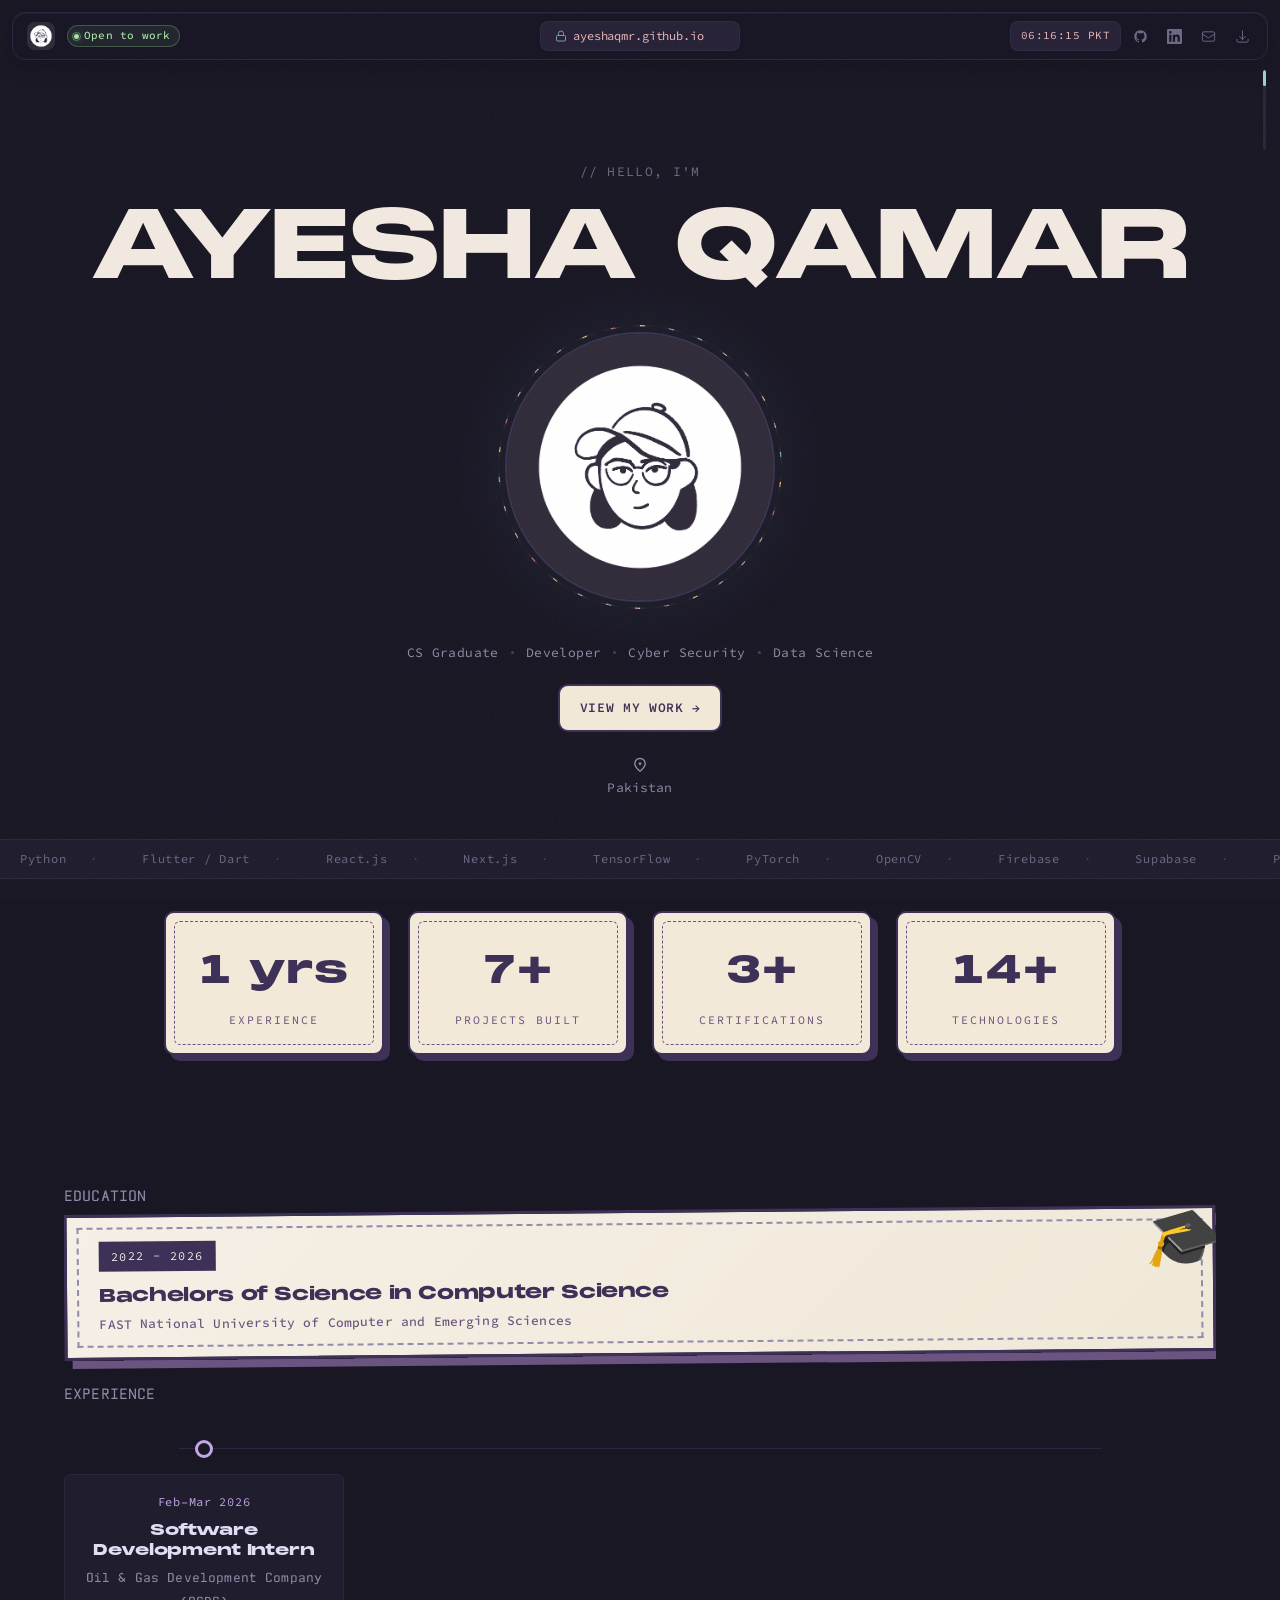
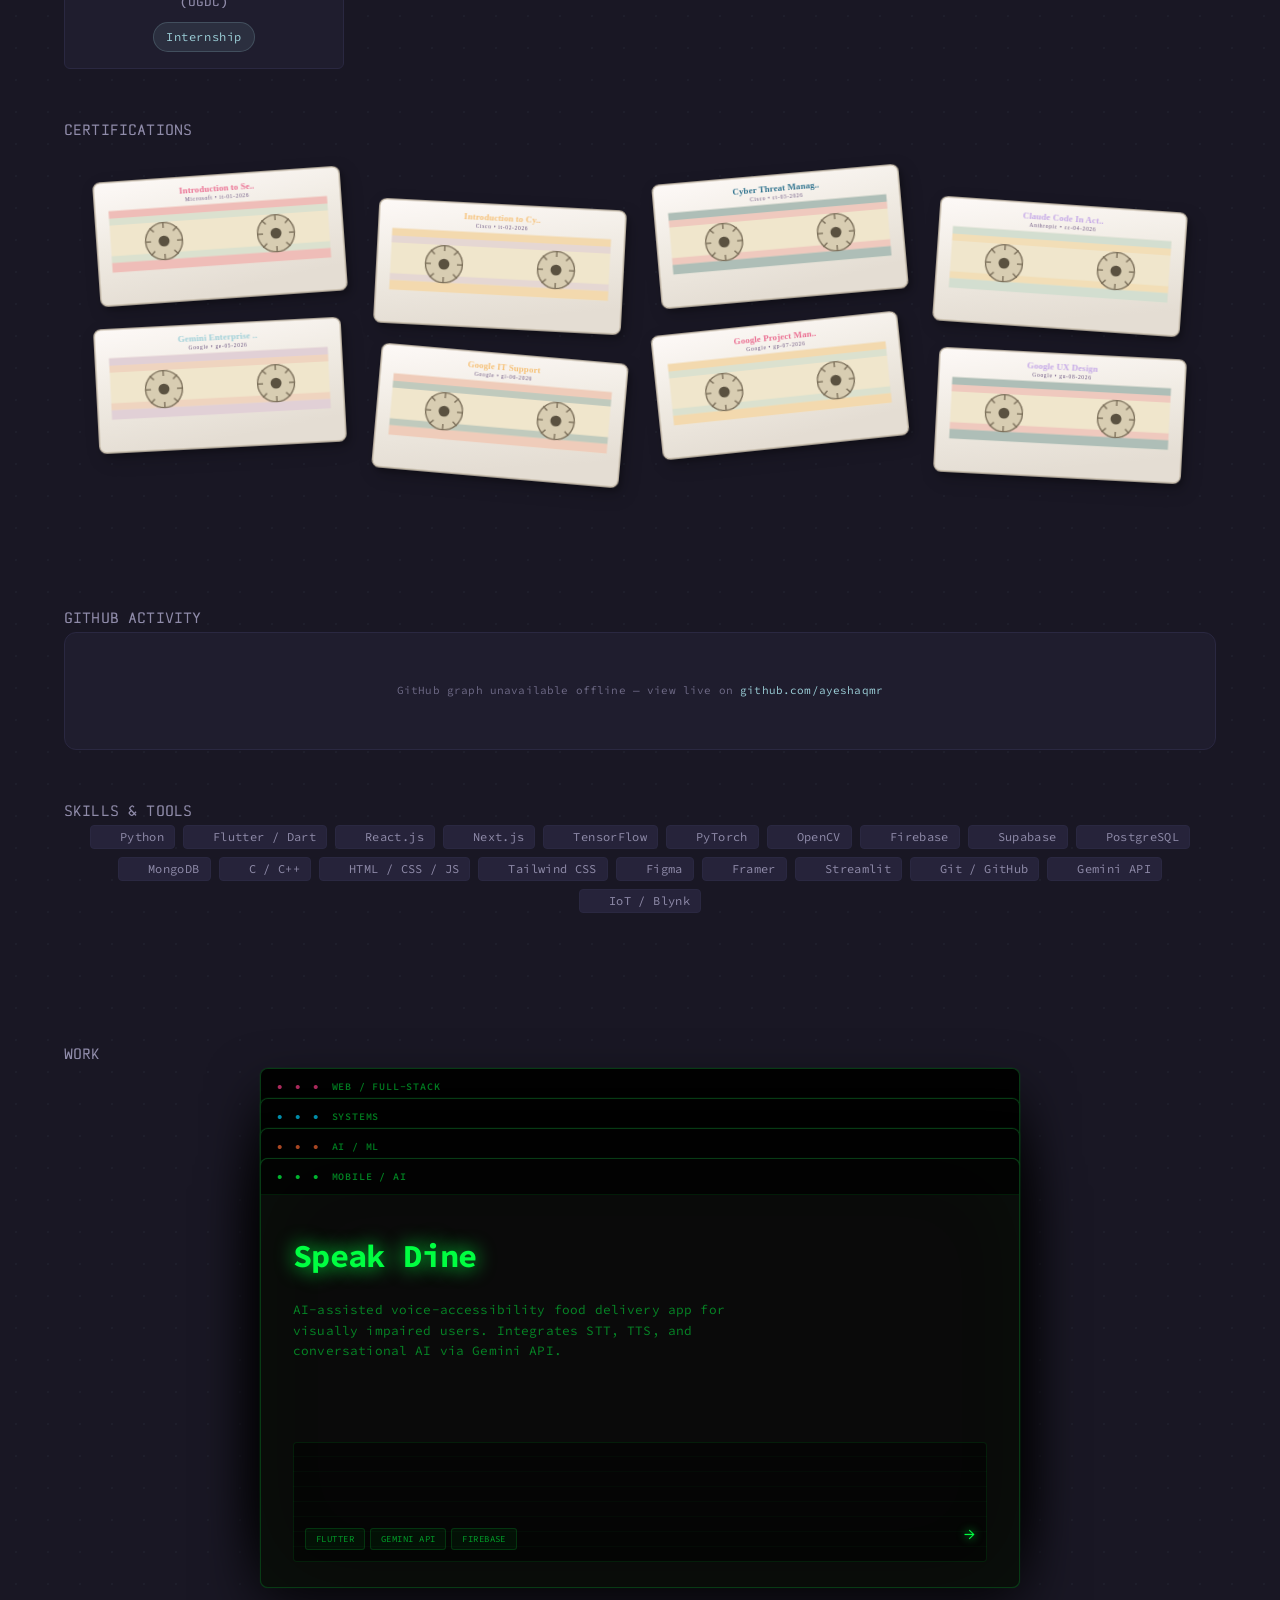
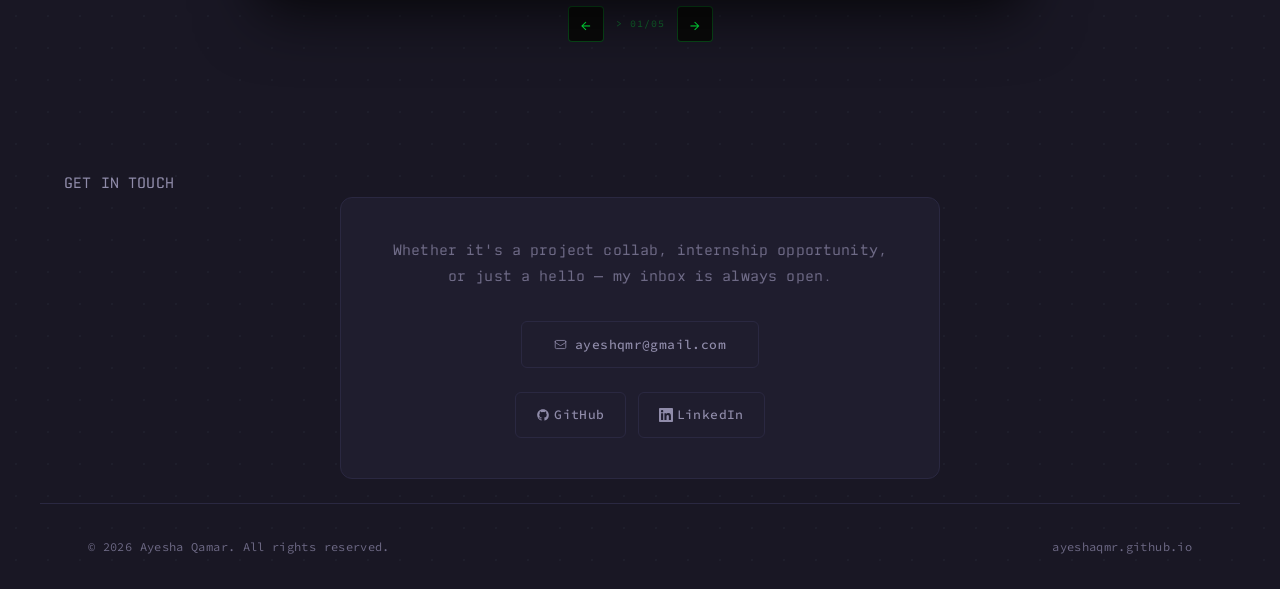
==== index.html @ 90303632 "Section headings: fully capitalized, foam color" ====
<!DOCTYPE html>
<html lang="en">

<head>
  <meta charset="UTF-8" />
  <meta name="viewport" content="width=device-width, initial-scale=1.0" />
  <title>Ayesha's Portfolio</title>
  <meta name="description"
    content="Ayesha Qamar is a Computer Science graduate from FAST NUCES building AI-powered apps, accessibility tools, and thoughtful web experiences." />
  <meta property="og:title" content="Ayesha's Portfolio" />
  <meta property="og:description"
    content="Building AI-powered apps, accessibility tools, and thoughtful web experiences." />
  <meta property="og:type" content="website" />
  <meta property="og:url" content="https://ayeshaqmr.github.io" />
  <meta name="twitter:card" content="summary_large_image" />
  <link rel="canonical" href="https://ayeshaqmr.github.io" />
  <link rel="icon" href="assets/images/profile.v0.png" type="image/png" />

  <link rel="stylesheet" href="styles/fonts.css" />
  <link rel="stylesheet" href="https://fonts.googleapis.com/css2?family=Material+Symbols+Rounded:opsz,wght,FILL,GRAD@20..48,100..700,0..1,-50..200&icon_names=location_on" />
  <link rel="stylesheet" href="styles/tokens.css" />
  <link rel="stylesheet" href="styles/layout.css" />
  <link rel="stylesheet" href="styles/components.css" />
  <link rel="stylesheet" href="styles/animations.css" />
  <link rel="stylesheet" href="styles/responsive.css" />
  <link rel="stylesheet" href="styles/projects-rolodex.css" />

  <script src="https://cdnjs.cloudflare.com/ajax/libs/gsap/3.12.5/gsap.min.js" defer></script>
  <script src="https://cdnjs.cloudflare.com/ajax/libs/gsap/3.12.5/ScrollTrigger.min.js" defer></script>
  
  <script src="https://cdnjs.cloudflare.com/ajax/libs/vanilla-tilt/1.8.1/vanilla-tilt.min.js" defer></script>
</head>

<body>

  <a href="#main" class="skip-link">Skip to content</a>

  <div class="cursor-dot" aria-hidden="true"></div>
  <div class="cursor-ring" aria-hidden="true"></div>
  <div class="cursor-spotlight" aria-hidden="true"></div>

  <div class="noise" aria-hidden="true"></div>

  <div class="scroll-indicator" aria-hidden="true">
    <div class="scroll-indicator__track">
      <div class="scroll-indicator__thumb"></div>
    </div>
  </div>

  <div class="site-wrapper">

    <header class="navbar" aria-label="Site navigation">

      <div class="navbar__left">
        <a href="index.html" class="navbar__profile">
          <div class="navbar__avatar-wrap">
            <img src="assets/images/profile.v0.png" alt="Ayesha Qamar" class="navbar__avatar" />
          </div>
        </a>

        <a href="index.html#contact" class="navbar__status">
          <span class="navbar__status-dot" aria-hidden="true"></span>
          <span>Open to work</span>
        </a>
      </div>

      <div class="navbar__center">
        <div class="navbar-url">
          <svg class="navbar-url__lock" width="12" height="12" viewBox="0 0 24 24" fill="none" stroke="currentColor" stroke-width="2" aria-hidden="true">
            <rect x="3" y="11" width="18" height="11" rx="2" ry="2"></rect>
            <path d="M7 11V7a5 5 0 0 1 10 0v4"></path>
          </svg>
          <span class="navbar-url__text">ayeshaqmr.github.io</span>
        </div>
      </div>

      <div class="navbar__right">
        <span class="navbar__time" id="navbar-time" aria-label="Pakistan time"></span>
        <button class="navbar__burger" type="button" data-burger aria-label="Open navigation menu"
          aria-expanded="false">
          <span></span><span></span><span></span>
        </button>
        <a href="https://github.com/ayeshaqmr" target="_blank" rel="noopener" class="navbar__social-link"
          aria-label="GitHub">
          <svg viewBox="0 0 24 24" fill="currentColor">
            <path
              d="M12 2C6.477 2 2 6.484 2 12.017c0 4.425 2.865 8.18 6.839 9.504.5.092.682-.217.682-.483 0-.237-.008-.868-.013-1.703-2.782.605-3.369-1.343-3.369-1.343-.454-1.158-1.11-1.466-1.11-1.466-.908-.62.069-.608.069-.608 1.003.07 1.531 1.032 1.531 1.032.892 1.53 2.341 1.088 2.91.832.092-.647.35-1.088.636-1.338-2.22-.253-4.555-1.113-4.555-4.951 0-1.093.39-1.988 1.029-2.688-.103-.253-.446-1.272.098-2.65 0 0 .84-.27 2.75 1.026A9.564 9.564 0 0112 6.844c.85.004 1.705.115 2.504.337 1.909-1.296 2.747-1.027 2.747-1.027.546 1.379.202 2.398.1 2.651.64.7 1.028 1.595 1.028 2.688 0 3.848-2.339 4.695-4.566 4.943.359.309.678.92.678 1.855 0 1.338-.012 2.419-.012 2.747 0 .268.18.58.688.482A10.019 10.019 0 0022 12.017C22 6.484 17.522 2 12 2z" />
          </svg>
        </a>
        <a href="https://linkedin.com/in/ayeshaqmr" target="_blank" rel="noopener" class="navbar__social-link"
          aria-label="LinkedIn">
          <svg viewBox="0 0 24 24" fill="currentColor">
            <path
              d="M20.447 20.452h-3.554v-5.569c0-1.328-.027-3.037-1.852-3.037-1.853 0-2.136 1.445-2.136 2.939v5.667H9.351V9h3.414v1.561h.046c.477-.9 1.637-1.85 3.37-1.85 3.601 0 4.267 2.37 4.267 5.455v6.286zM5.337 7.433a2.062 2.062 0 01-2.063-2.065 2.064 2.064 0 112.063 2.065zm1.782 13.019H3.555V9h3.564v11.452zM22.225 0H1.771C.792 0 0 .774 0 1.729v20.542C0 23.227.792 24 1.771 24h20.451C23.2 24 24 23.227 24 22.271V1.729C24 .774 23.2 0 22.222 0h.003z" />
          </svg>
        </a>
        <a href="mailto:ayeshqmr@gmail.com" class="navbar__social-link" aria-label="Email">
          <svg viewBox="0 0 24 24" fill="none" stroke="currentColor" stroke-width="1.5">
            <path stroke-linecap="round" stroke-linejoin="round"
              d="M21.75 6.75v10.5a2.25 2.25 0 01-2.25 2.25h-15a2.25 2.25 0 01-2.25-2.25V6.75m19.5 0A2.25 2.25 0 0019.5 4.5h-15a2.25 2.25 0 00-2.25 2.25m19.5 0v.243a2.25 2.25 0 01-1.07 1.916l-7.5 4.615a2.25 2.25 0 01-2.36 0L3.32 8.91a2.25 2.25 0 01-1.07-1.916V6.75" />
          </svg>
        </a>
        <a href="assets/resume/Ayesha Qamar.pdf" download class="navbar__social-link" aria-label="Download CV">
          <svg viewBox="0 0 24 24" fill="none" stroke="currentColor" stroke-width="1.5">
            <path stroke-linecap="round" stroke-linejoin="round"
              d="M3 16.5v2.25A2.25 2.25 0 005.25 21h13.5A2.25 2.25 0 0021 18.75V16.5M16.5 12L12 16.5m0 0L7.5 12m4.5 4.5V3" />
          </svg>
        </a>
      </div>

    </header>

    <div class="navbar-drawer" data-drawer aria-hidden="true">
      <ul class="navbar-drawer__list">
        <li><a href="#home"><span>Portfolio</span></a></li>
        <li><a href="#projects"><span>Projects</span></a></li>
      </ul>
    </div>

    <main class="main-content" id="main">
      <div class="content-inner">

        <section class="hero section--no-top" id="home" aria-labelledby="hero-name">

          <div class="hero__center-wrap">
            <p class="hero__greeting">// Hello, I'm</p>
            <h1 class="hero__name" id="hero-name">AYESHA QAMAR</h1>

            <div class="hero__orbit-area">
              <a href="https://linkedin.com/in/ayeshaqmr" target="_blank" rel="noopener" class="hero__avatar-frame">
                <div class="hero__avatar-dashes" aria-hidden="true"></div>
                <img src="assets/images/profile.v0.png" alt="" class="hero__avatar-lg"
                  draggable="false" oncontextmenu="return false;" />
                <div class="hero__avatar-glow" aria-hidden="true"></div>
              </a>
            </div>
          </div>

          <div class="hero__under">
            <div class="hero__title-row">
              <span class="hero__title-item">CS Graduate</span>
              <span class="hero__title-dot"></span>
              <span class="hero__title-item">Developer</span>
              <span class="hero__title-dot"></span>
              <span class="hero__title-item">Cyber Security</span>
              <span class="hero__title-dot"></span>
              <span class="hero__title-item">Data Science</span>
            </div>

            <div class="hero__cta-row">
              <span class="btn-magnetic">
                <a href="#projects" class="btn btn--primary">
                  View my work <span class="btn-arrow">→</span>
                </a>
              </span>
            </div>

            <a href="https://maps.google.com/?q=Pakistan" target="_blank" rel="noopener" class="hero__location">
              <span class="material-symbols-rounded" style="color:#918DA9;font-size:18px;">location_on</span>
              Pakistan
            </a>
          </div>

        </section>

        <div class="marquee-section" aria-hidden="true">
          <div class="marquee-content">
            <div class="marquee-track"></div>
          </div>
        </div>

        <div class="stat-grid">
          <div class="stat-card">
            <div class="stat-number" data-count="2" data-suffix=" yrs">0</div>
            <div class="stat-label">Experience</div>
          </div>
          <div class="stat-card">
            <div class="stat-number" data-count="8" data-suffix="+">0</div>
            <div class="stat-label">Projects Built</div>
          </div>
          <div class="stat-card">
            <div class="stat-number" data-count="4" data-suffix="+">0</div>
            <div class="stat-label">Certifications</div>
          </div>
          <div class="stat-card">
            <div class="stat-number" data-count="15" data-suffix="+">0</div>
            <div class="stat-label">Technologies</div>
          </div>
        </div>

        <section class="section" id="background" aria-labelledby="bg-heading">

          <div>
            <p class="sec-label">EDUCATION</p>
            <div class="education-content"></div>
          </div>

          <div style="margin-top:var(--space-6);">
            <p class="sec-label">EXPERIENCE</p>
            <div class="timeline" role="list" id="experience-list">
              <div class="timeline__line" aria-hidden="true"></div>
            </div>
          </div>

          <div style="margin-top:var(--space-8);">
            <p class="sec-label">CERTIFICATIONS</p>
            <div class="cert-grid reveal-stagger"></div>
          </div>

        </section>

        <section class="section github-section" id="github" aria-labelledby="gh-heading">

          <p class="sec-label">GITHUB ACTIVITY</p>
          <div class="github-graph-wrap reveal">
            <div id="github-graph-img-wrap"></div>
          </div>

          <div style="margin-top:var(--space-4);display:flex;justify-content:center;" class="reveal">
            <div id="github-stats-card"></div>
          </div>

          <p class="sec-label" style="margin-top:var(--space-8);">SKILLS &amp; TOOLS</p>
          <div class="skills-grid">
            <span class="skill-tag" style="--skill-color:#3776AB"><img class="skill-tag__icon" src="https://cdn.simpleicons.org/python/3776AB" alt="" width="14" height="14" loading="lazy" /><span class="skill-tag__name">Python</span></span>
            <span class="skill-tag" style="--skill-color:#02569B"><img class="skill-tag__icon" src="https://cdn.simpleicons.org/flutter/02569B" alt="" width="14" height="14" loading="lazy" /><span class="skill-tag__name">Flutter / Dart</span></span>
            <span class="skill-tag" style="--skill-color:#61DAFB"><img class="skill-tag__icon" src="https://cdn.simpleicons.org/react/61DAFB" alt="" width="14" height="14" loading="lazy" /><span class="skill-tag__name">React.js</span></span>
            <span class="skill-tag" style="--skill-color:#FFFFFF"><img class="skill-tag__icon" src="https://cdn.simpleicons.org/nextdotjs/FFFFFF" alt="" width="14" height="14" loading="lazy" /><span class="skill-tag__name">Next.js</span></span>
            <span class="skill-tag" style="--skill-color:#FF6F00"><img class="skill-tag__icon" src="https://cdn.simpleicons.org/tensorflow/FF6F00" alt="" width="14" height="14" loading="lazy" /><span class="skill-tag__name">TensorFlow</span></span>
            <span class="skill-tag" style="--skill-color:#EE4C2C"><img class="skill-tag__icon" src="https://cdn.simpleicons.org/pytorch/EE4C2C" alt="" width="14" height="14" loading="lazy" /><span class="skill-tag__name">PyTorch</span></span>
            <span class="skill-tag" style="--skill-color:#5C3EE8"><img class="skill-tag__icon" src="https://cdn.simpleicons.org/opencv/5C3EE8" alt="" width="14" height="14" loading="lazy" /><span class="skill-tag__name">OpenCV</span></span>
            <span class="skill-tag" style="--skill-color:#FFCA28"><img class="skill-tag__icon" src="https://cdn.simpleicons.org/firebase/FFCA28" alt="" width="14" height="14" loading="lazy" /><span class="skill-tag__name">Firebase</span></span>
            <span class="skill-tag" style="--skill-color:#3FCF8E"><img class="skill-tag__icon" src="https://cdn.simpleicons.org/supabase/3FCF8E" alt="" width="14" height="14" loading="lazy" /><span class="skill-tag__name">Supabase</span></span>
            <span class="skill-tag" style="--skill-color:#4169E1"><img class="skill-tag__icon" src="https://cdn.simpleicons.org/postgresql/4169E1" alt="" width="14" height="14" loading="lazy" /><span class="skill-tag__name">PostgreSQL</span></span>
            <span class="skill-tag" style="--skill-color:#47A248"><img class="skill-tag__icon" src="https://cdn.simpleicons.org/mongodb/47A248" alt="" width="14" height="14" loading="lazy" /><span class="skill-tag__name">MongoDB</span></span>
            <span class="skill-tag" style="--skill-color:#00599C"><img class="skill-tag__icon" src="https://cdn.simpleicons.org/cplusplus/00599C" alt="" width="14" height="14" loading="lazy" /><span class="skill-tag__name">C / C++</span></span>
            <span class="skill-tag" style="--skill-color:#E34F26"><img class="skill-tag__icon" src="https://cdn.simpleicons.org/html5/E34F26" alt="" width="14" height="14" loading="lazy" /><span class="skill-tag__name">HTML / CSS / JS</span></span>
            <span class="skill-tag" style="--skill-color:#06B6D4"><img class="skill-tag__icon" src="https://cdn.simpleicons.org/tailwindcss/06B6D4" alt="" width="14" height="14" loading="lazy" /><span class="skill-tag__name">Tailwind CSS</span></span>
            <span class="skill-tag" style="--skill-color:#F24E1E"><img class="skill-tag__icon" src="https://cdn.simpleicons.org/figma/F24E1E" alt="" width="14" height="14" loading="lazy" /><span class="skill-tag__name">Figma</span></span>
            <span class="skill-tag" style="--skill-color:#BB4BFF"><img class="skill-tag__icon" src="https://cdn.simpleicons.org/framer/BB4BFF" alt="" width="14" height="14" loading="lazy" /><span class="skill-tag__name">Framer</span></span>
            <span class="skill-tag" style="--skill-color:#FF4B4B"><img class="skill-tag__icon" src="https://cdn.simpleicons.org/streamlit/FF4B4B" alt="" width="14" height="14" loading="lazy" /><span class="skill-tag__name">Streamlit</span></span>
            <span class="skill-tag" style="--skill-color:#FFFFFF"><img class="skill-tag__icon" src="https://cdn.simpleicons.org/github/FFFFFF" alt="" width="14" height="14" loading="lazy" /><span class="skill-tag__name">Git / GitHub</span></span>
            <span class="skill-tag" style="--skill-color:#4285F4"><img class="skill-tag__icon" src="https://cdn.simpleicons.org/google/4285F4" alt="" width="14" height="14" loading="lazy" /><span class="skill-tag__name">Gemini API</span></span>
            <span class="skill-tag" style="--skill-color:#00979D"><img class="skill-tag__icon" src="https://cdn.simpleicons.org/arduino/00979D" alt="" width="14" height="14" loading="lazy" /><span class="skill-tag__name">IoT / Blynk</span></span>
          </div>

        </section>



        <section class="section" id="projects" aria-labelledby="work-heading">

          <p class="sec-label">WORK</p>

          <div class="filter-bar reveal-up">
            <button class="filter-btn active" data-filter="all">All</button>
            <button class="filter-btn" data-filter="ai">AI / ML</button>
            <button class="filter-btn" data-filter="web">Full-Stack Web</button>
            <button class="filter-btn" data-filter="mobile">Mobile</button>
            <button class="filter-btn" data-filter="systems">Systems</button>
          </div>

          <div class="projects-cards">
            <a href="#" class="project-card-item" data-category="mobile ai">
              <div class="project-card-item__top">
                <span class="project-card-item__number">01</span>
                <span class="project-card-item__category">Mobile / AI</span>
              </div>
              <h3 class="project-card-item__title">Speak Dine</h3>
              <p class="project-card-item__desc">AI-assisted voice-accessibility food delivery app for visually impaired users. Integrates STT, TTS, and conversational AI via Gemini API.</p>
              <div class="project-card-item__footer">
                <div class="project-card-item__tags">
                  <span class="tag">Flutter</span><span class="tag">Gemini API</span><span class="tag">Firebase</span>
                </div>
                <span class="project-card-item__arrow">→</span>
              </div>
            </a>

            <a href="#" class="project-card-item" data-category="ai">
              <div class="project-card-item__top">
                <span class="project-card-item__number">02</span>
                <span class="project-card-item__category">AI / ML</span>
              </div>
              <h3 class="project-card-item__title">Glaucoma Detection</h3>
              <p class="project-card-item__desc">Deep learning model on EyePACS dataset for early glaucoma detection using advanced image classification.</p>
              <div class="project-card-item__footer">
                <div class="project-card-item__tags">
                  <span class="tag">TensorFlow</span><span class="tag">OpenCV</span><span class="tag">Python</span>
                </div>
                <span class="project-card-item__arrow">→</span>
              </div>
            </a>

            <a href="#" class="project-card-item" data-category="systems">
              <div class="project-card-item__top">
                <span class="project-card-item__number">03</span>
                <span class="project-card-item__category">Systems</span>
              </div>
              <h3 class="project-card-item__title">Smart Trash Routing</h3>
              <p class="project-card-item__desc">Optimized waste-collection vehicle routing using graph theory algorithms for maximum efficiency.</p>
              <div class="project-card-item__footer">
                <div class="project-card-item__tags">
                  <span class="tag">Python</span><span class="tag">Graph Theory</span><span class="tag">DSA</span>
                </div>
                <span class="project-card-item__arrow">→</span>
              </div>
            </a>

            <a href="#" class="project-card-item" data-category="web">
              <div class="project-card-item__top">
                <span class="project-card-item__number">04</span>
                <span class="project-card-item__category">Web / Full-Stack</span>
              </div>
              <h3 class="project-card-item__title">OGDC E-Medical Dashboard</h3>
              <p class="project-card-item__desc">Internal medical management dashboard built during internship at OGDC for streamlined operations.</p>
              <div class="project-card-item__footer">
                <div class="project-card-item__tags">
                  <span class="tag">Oracle SQL</span><span class="tag">Python</span><span class="tag">AI</span>
                </div>
                <span class="project-card-item__arrow">→</span>
              </div>
            </a>

            <a href="#" class="project-card-item" data-category="web">
              <div class="project-card-item__top">
                <span class="project-card-item__number">05</span>
                <span class="project-card-item__category">Web / Full-Stack</span>
              </div>
              <h3 class="project-card-item__title">Nextcent Web App</h3>
              <p class="project-card-item__desc">Community-focused web platform for managing memberships, events, and resources.</p>
              <div class="project-card-item__footer">
                <div class="project-card-item__tags">
                  <span class="tag">React</span><span class="tag">Node.js</span><span class="tag">MongoDB</span>
                </div>
                <span class="project-card-item__arrow">→</span>
              </div>
            </a>
          </div>

        </section>

        <section class="section" id="contact" aria-labelledby="contact-heading">

          <p class="sec-label">GET IN TOUCH</p>

          <div class="contact-wrapper">
            <div class="contact__card reveal">
              <p class="contact__sub">
                Whether it's a project collab, internship opportunity, or just a hello — my inbox is always open.
              </p>

              <div class="contact__email-row">
                <button class="contact__email-btn" data-email="ayeshqmr@gmail.com" aria-label="Copy email address">
                  <span class="contact__copied-tip" aria-live="polite">Copied!</span>
                  <svg width="14" height="14" viewBox="0 0 24 24" fill="none" stroke="currentColor" stroke-width="1.5"
                    aria-hidden="true">
                    <path stroke-linecap="round" stroke-linejoin="round"
                      d="M21.75 6.75v10.5a2.25 2.25 0 01-2.25 2.25h-15a2.25 2.25 0 01-2.25-2.25V6.75m19.5 0A2.25 2.25 0 0019.5 4.5h-15a2.25 2.25 0 00-2.25 2.25m19.5 0v.243a2.25 2.25 0 01-1.07 1.916l-7.5 4.615a2.25 2.25 0 01-2.36 0L3.32 8.91a2.25 2.25 0 01-1.07-1.916V6.75" />
                  </svg>
                  ayeshqmr@gmail.com
                </button>
              </div>

              <div class="contact__social-row">
                <a href="https://github.com/ayeshaqmr" target="_blank" rel="noopener" class="contact__social-link"
                  aria-label="GitHub">
                  <svg viewBox="0 0 24 24" fill="currentColor">
                    <path d="M12 2C6.477 2 2 6.484 2 12.017c0 4.425 2.865 8.18 6.839 9.504.5.092.682-.217.682-.483 0-.237-.008-.868-.013-1.703-2.782.605-3.369-1.343-3.369-1.343-.454-1.158-1.11-1.466-1.11-1.466-.908-.62.069-.608.069-.608 1.003.07 1.531 1.032 1.531 1.032.892 1.53 2.341 1.088 2.91.832.092-.647.35-1.088.636-1.338-2.22-.253-4.555-1.113-4.555-4.951 0-1.093.39-1.988 1.029-2.688-.103-.253-.446-1.272.098-2.65 0 0 .84-.27 2.75 1.026A9.564 9.564 0 0112 6.844c.85.004 1.705.115 2.504.337 1.909-1.296 2.747-1.027 2.747-1.027.546 1.379.202 2.398.1 2.651.64.7 1.028 1.595 1.028 2.688 0 3.848-2.339 4.695-4.566 4.943.359.309.678.92.678 1.855 0 1.338-.012 2.419-.012 2.747 0 .268.18.58.688.482A10.019 10.019 0 0022 12.017C22 6.484 17.522 2 12 2z"/>
                  </svg>
                  GitHub
                </a>
                <a href="https://linkedin.com/in/ayeshaqmr" target="_blank" rel="noopener" class="contact__social-link"
                  aria-label="LinkedIn">
                  <svg viewBox="0 0 24 24" fill="currentColor">
                    <path d="M20.447 20.452h-3.554v-5.569c0-1.328-.027-3.037-1.852-3.037-1.853 0-2.136 1.445-2.136 2.939v5.667H9.351V9h3.414v1.561h.046c.477-.9 1.637-1.85 3.37-1.85 3.601 0 4.267 2.37 4.267 5.455v6.286zM5.337 7.433a2.062 2.062 0 01-2.063-2.065 2.064 2.064 0 112.063 2.065zm1.782 13.019H3.555V9h3.564v11.452zM22.225 0H1.771C.792 0 0 .774 0 1.729v20.542C0 23.227.792 24 1.771 24h20.451C23.2 24 24 23.227 24 22.271V1.729C24 .774 23.2 0 22.222 0h.003z"/>
                  </svg>
                  LinkedIn
                </a>
              </div>
            </div>
          </div>
        </section>
      </div>

      <footer class="footer" role="contentinfo">
        <p class="footer__copy">&copy; <span id="footer-year">2026</span> Ayesha Qamar. All rights reserved.</p>
        <p class="footer__credit">ayeshaqmr.github.io</p>
      </footer>

    </main>
  </div>

  <script src="scripts/cursor.js"></script>
  <script src="scripts/animations.js"></script>
  <script src="scripts/content-loader.js"></script>
  <script src="scripts/main.js"></script>
  <script src="scripts/projects-rolodex.js"></script>
  <script src="scripts/github.js"></script>

</body>

</html>
---- styles/fonts.css ----
@import url('https://fonts.googleapis.com/css2?family=Source+Code+Pro:wght@400;500;600&display=swap');

@font-face {
  font-family: 'Monument Extended';
  src: url('../assets/fonts/PPMonumentExtended-Black.woff2') format('woff2');
  font-weight: 900;
  font-style: normal;
  font-display: swap;
}

@font-face {
  font-family: 'Monument Extended';
  src: url('../assets/fonts/PPMonumentExtended-Regular.woff2') format('woff2');
  font-weight: 400;
  font-style: normal;
  font-display: swap;
}

@font-face {
  font-family: 'Wumpus Mono';
  src: url('../assets/fonts/WumpusMono-Regular.woff2') format('woff2');
  font-weight: 400;
  font-style: normal;
  font-display: swap;
}
---- styles/tokens.css ----
:root {
  
  --bg-base:        #191724;   
  --bg-surface:     #1f1d2e;   
  --bg-elevated:    #26233a;   
  --bg-overlay:     #312d41;   
  --border:         #2a2841;
  --border-light:   #393552;
  --border-bright:  #524f67;

  --text-primary:   #e0def4;
  --text-secondary: #908caa;
  --text-muted:     #6e6a86;
  --text-faint:     #44415a;

  --accent:         #e0def4;
  --accent-dim:     #9ccfd8;
  --accent-glow:    rgba(156, 207, 216, 0.1);
  --accent-border:  rgba(156, 207, 216, 0.25);

  --green:          #a6e3a1;
  --green-glow:     rgba(166, 227, 161, 0.15);

  --gold:           #f6c177;
  --rose:           #eb6f92;
  --pine:           #31748f;
  --foam:           #9ccfd8;
  --iris:           #c4a7e7;

  --spotlight-color: rgba(156, 207, 216, 0.04);

  --font-display:   'Monument Extended', sans-serif;
  --font-body:      'Wumpus Mono', 'Courier New', monospace;
  --font-mono:      'Source Code Pro', 'Courier New', monospace;

  --text-xs:   0.75rem;     
  --text-sm:   0.8125rem;   
  --text-base: 0.9375rem;   
  --text-md:   1rem;        
  --text-lg:   1.125rem;    
  --text-xl:   1.375rem;    
  --text-2xl:  1.75rem;     
  --text-3xl:  2.25rem;     
  --text-4xl:  3rem;        
  --text-5xl:  4rem;        
  --text-6xl:  5.5rem;      

  --space-1:   0.25rem;
  --space-2:   0.5rem;
  --space-3:   0.75rem;
  --space-4:   1rem;
  --space-5:   1.25rem;
  --space-6:   1.5rem;
  --space-8:   2rem;
  --space-10:  2.5rem;
  --space-12:  3rem;
  --space-16:  4rem;
  --space-20:  5rem;
  --space-24:  6rem;
  --space-32:  8rem;

  --sidebar-width:   280px;
  --content-max:     1200px;
  --card-radius:     6px;
  --card-radius-lg:  10px;
  --section-gap:     3rem;

  --shadow-sm:   0 1px 3px rgba(0,0,0,0.5);
  --shadow-md:   0 4px 16px rgba(0,0,0,0.4);
  --shadow-lg:   0 8px 40px rgba(0,0,0,0.5);
  --shadow-accent: 0 0 30px var(--accent-glow), 0 0 60px rgba(156,207,216,0.04);

  --ease-expo:      cubic-bezier(0.16, 1, 0.3, 1);
  --ease-bounce:    cubic-bezier(0.34, 1.56, 0.64, 1);
  --ease-in-out:    cubic-bezier(0.4, 0, 0.2, 1);
  --transition-fast:  0.15s var(--ease-expo);
  --transition-base:  0.3s var(--ease-expo);
  --transition-slow:  0.6s var(--ease-expo);
  --transition-xslow: 1s var(--ease-expo);

  --z-base:     1;
  --z-card:     2;
  --z-sidebar:  10;
  --z-nav:      20;
  --z-overlay:  50;
  --z-cursor:   9999;
}
---- styles/layout.css ----
*, *::before, *::after { box-sizing: border-box; margin: 0; padding: 0; }

html {
  scroll-behavior: smooth;
  -webkit-font-smoothing: antialiased;
  -moz-osx-font-smoothing: grayscale;
  text-rendering: optimizeLegibility;
}

body {
  background-color: var(--bg-base);
  color: var(--text-secondary);
  font-family: var(--font-body);
  font-size: var(--text-base);
  line-height: 1.8;
  letter-spacing: 0.01em;
  min-height: 100vh;
  overflow-x: hidden;
  cursor: none;
  
  background-image: radial-gradient(var(--spotlight-color) 1px, transparent 0);
  background-size: 32px 32px;
}

a { color: inherit; text-decoration: none; cursor: none; }
img, video { display: block; max-width: 100%; }
button { background: none; border: none; cursor: none; font-family: inherit; }
ul, ol { list-style: none; }
h1, h2, h3, h4, h5, h6 {
  font-weight: 900;
  line-height: 1.15;
  color: var(--text-primary);
  font-family: var(--font-display);
  letter-spacing: -0.03em;
}
::selection { background: var(--accent-glow); color: var(--accent); }
:focus-visible { outline: 1px solid var(--accent); outline-offset: 3px; }

.site-wrapper {
  display: flex;
  flex-direction: column;
  min-height: 100vh;
}

.skip-link {
  position: absolute;
  top: -100%;
  left: var(--space-4);
  z-index: 10000;
  padding: var(--space-2) var(--space-4);
  background: var(--accent);
  color: var(--bg-base);
  font-family: var(--font-mono);
  font-size: var(--text-sm);
  border-radius: var(--card-radius);
  transition: top var(--transition-fast);
}
.skip-link:focus {
  top: var(--space-2);
  outline: 2px solid var(--accent);
}

.navbar {
  position: fixed;
  top: 12px;
  left: 12px;
  right: 12px;
  height: 48px;
  background: rgba(25, 23, 36, 0.72);
  border: 1px solid rgba(57, 53, 82, 0.6);
  border-radius: 14px;
  z-index: var(--z-nav);
  display: flex;
  align-items: center;
  justify-content: space-between;
  padding: 0 10px 0 14px;
  backdrop-filter: blur(20px) saturate(180%);
  -webkit-backdrop-filter: blur(20px) saturate(180%);
  box-shadow: 0 4px 24px rgba(0, 0, 0, 0.2), inset 0 1px 0 rgba(224, 222, 244, 0.04);
}
.navbar--scrolled {
  background: rgba(25, 23, 36, 0.92);
  box-shadow: 0 8px 40px rgba(0, 0, 0, 0.4), inset 0 1px 0 rgba(224, 222, 244, 0.06);
  border-color: rgba(100, 96, 130, 0.5);
}

.navbar__left {
  display: flex;
  align-items: center;
  gap: var(--space-3);
}

.navbar__profile {
  display: flex;
  align-items: center;
  gap: var(--space-2);
}

.navbar__avatar-wrap {
  position: relative;
  width: 28px;
  height: 28px;
}

.navbar__avatar {
  width: 28px;
  height: 28px;
  border-radius: 8px;
  object-fit: cover;
  background: var(--bg-elevated);
}

.navbar__name {
  font-family: var(--font-mono);
  font-size: 12px;
  font-weight: 600;
  color: #ebbcba;
  letter-spacing: -0.02em;
}

.navbar__time {
  font-family: var(--font-mono);
  font-size: 11px;
  color: #ebbcba;
  letter-spacing: 0.04em;
  white-space: nowrap;
  background: rgba(48, 44, 66, 0.7);
  border: 1px solid rgba(57, 53, 82, 0.5);
  border-radius: 8px;
  padding: 4px 10px;
}

.navbar__status {
  display: flex;
  align-items: center;
  gap: 5px;
  font-family: var(--font-mono);
  font-size: 11px;
  font-weight: 500;
  color: var(--green);
  background: rgba(166, 227, 161, 0.08);
  border: 1px solid rgba(166, 227, 161, 0.25);
  padding: 2px 8px 2px 6px;
  border-radius: 999px;
  height: 22px;
  white-space: nowrap;
  letter-spacing: 0.02em;
}

.navbar__status-dot {
  position: relative;
  width: 5px;
  height: 5px;
  border-radius: 50%;
  background: var(--green);
  box-shadow: 0 0 6px rgba(166, 227, 161, 0.5);
  flex-shrink: 0;
}
.navbar__status-dot::after {
  content: '';
  position: absolute;
  inset: -2px;
  border-radius: 50%;
  border: 1.5px solid rgba(166, 227, 161, 0.4);
  animation: ripple-dot 2s ease-out infinite;
}

.navbar__center {
  position: absolute;
  left: 50%;
  transform: translateX(-50%);
  display: flex;
  align-items: center;
}

.navbar-url {
  display: flex;
  align-items: center;
  gap: 6px;
  background: rgba(48, 44, 66, 0.7);
  border: 1px solid rgba(57, 53, 82, 0.5);
  border-radius: 8px;
  padding: 5px 14px;
  height: 30px;
  min-width: 200px;
  transition: background var(--transition-fast), border-color var(--transition-fast);
}
.navbar-url:hover {
  background: rgba(57, 53, 82, 0.5);
  border-color: rgba(82, 79, 103, 0.6);
}

.navbar-url__lock {
  color: var(--foam);
  flex-shrink: 0;
  opacity: 0.7;
}

.navbar-url__text {
  font-family: var(--font-mono);
  font-size: 12px;
  color: #ebbcba;
  letter-spacing: -0.01em;
  white-space: nowrap;
  overflow: hidden;
  text-overflow: ellipsis;
}

.navbar__burger {
  display: none;
  flex-direction: column;
  justify-content: center;
  gap: 4px;
  width: 32px;
  height: 32px;
  padding: var(--space-2);
  border-radius: 8px;
  color: var(--text-muted);
  transition: background var(--transition-fast), color var(--transition-fast);
}
.navbar__burger span {
  display: block;
  width: 16px;
  height: 1.5px;
  background: currentColor;
  border-radius: 1px;
  transition: transform var(--transition-base), opacity var(--transition-fast);
}
.navbar__burger:hover {
  background: rgba(86, 82, 110, 0.3);
  color: var(--text-primary);
}
.navbar__burger[aria-expanded="true"] span:nth-child(1) {
  transform: translateY(5.5px) rotate(45deg);
}
.navbar__burger[aria-expanded="true"] span:nth-child(2) {
  opacity: 0;
}
.navbar__burger[aria-expanded="true"] span:nth-child(3) {
  transform: translateY(-5.5px) rotate(-45deg);
}

.navbar-drawer {
  position: fixed;
  top: 70px;
  left: 12px;
  right: 12px;
  background: rgba(25, 23, 36, 0.88);
  border: 1px solid rgba(57, 53, 82, 0.6);
  border-radius: 14px;
  padding: var(--space-3);
  z-index: calc(var(--z-nav) - 1);
  backdrop-filter: blur(20px) saturate(180%);
  -webkit-backdrop-filter: blur(20px) saturate(180%);
  box-shadow: 0 8px 32px rgba(0, 0, 0, 0.3);
  transform: translateY(-8px);
  opacity: 0;
  pointer-events: none;
  transition: transform var(--transition-base), opacity var(--transition-base);
}
.navbar-drawer.open {
  transform: translateY(0);
  opacity: 1;
  pointer-events: all;
}
.navbar-drawer__list {
  display: flex;
  flex-direction: column;
  gap: 2px;
}
.navbar-drawer__list a {
  display: flex;
  align-items: center;
  gap: var(--space-3);
  padding: var(--space-3) var(--space-4);
  border-radius: 10px;
  font-family: var(--font-mono);
  font-size: 13px;
  font-weight: 500;
  color: var(--text-muted);
  transition: background var(--transition-fast), color var(--transition-fast);
}
.navbar-drawer__list a:hover {
  background: rgba(86, 82, 110, 0.3);
  color: var(--text-primary);
}
.navbar-drawer__list a.active {
  background: rgba(156, 207, 216, 0.1);
  color: var(--text-primary);
}

.navbar__right {
  display: flex;
  align-items: center;
  gap: var(--space-1);
}

.navbar__social-link {
  display: flex;
  align-items: center;
  justify-content: center;
  width: 30px;
  height: 30px;
  border-radius: 8px;
  color: var(--text-muted);
  transition: all var(--transition-fast);
}
.navbar__social-link:hover {
  color: #f4ede8;
  background: rgba(86, 82, 110, 0.3);
}
.navbar__social-link svg { width: 15px; height: 15px; }

.main-content {
  margin-top: 72px; 
  flex: 1;
  display: flex;
  flex-direction: column;
  align-items: center;
}

.content-inner {
  padding: var(--space-12) var(--space-6) 0;
  max-width: var(--content-max);
  width: 100%;
}

.section {
  padding: var(--space-16) 0;
  position: relative;
  overflow: hidden;
}

.section--no-top { padding-top: 0; }

#contact { padding-bottom: var(--space-6); }

.section-header {
  display: flex;
  flex-direction: column;
  gap: var(--space-4);
  margin-bottom: var(--space-12);
}

.section-label {
  font-family: var(--font-mono);
  font-size: var(--text-sm);
  font-weight: 500;
  color: var(--iris);
  text-transform: uppercase;
  letter-spacing: 0.1em;
  line-height: 1;
  display: flex;
  align-items: center;
  gap: var(--space-4);
}

.section-label svg {
  color: var(--iris);
}

.section-line {
  width: 100%;
  height: 1px;
  background: var(--border);
  position: relative;
  overflow: hidden;
}

.section-line::after {
  content: '';
  position: absolute;
  inset: 0;
  background: linear-gradient(90deg, var(--iris) 0%, var(--foam) 50%, transparent 100%);
  transform: scaleX(0);
  transform-origin: left;
  transition: transform 1s var(--ease-expo);
}

.section-line.visible::after { transform: scaleX(1); }

.stat-grid {
  padding: var(--space-8) 0;
  display: flex;
  flex-wrap: wrap;
  gap: 1.5rem;
  justify-content: center;
  margin-bottom: var(--space-8);
}

.stat-card {
  background: #f2e9d8;
  border: 2px solid #3d3157;
  border-radius: 10px;
  width: 220px;
  padding: 1.4rem 1.2rem;
  text-align: center;
  box-shadow: 6px 6px 0 #3d3157;
  position: relative;
  cursor: default;
  user-select: none;
}

.stat-card::before {
  content: "";
  position: absolute;
  top: 8px; left: 8px; right: 8px; bottom: 8px;
  border: 1px dashed #6b5480;
  border-radius: 6px;
  pointer-events: none;
}

.stat-number {
  font-family: var(--font-display);
  font-size: 2.4rem;
  font-weight: 700;
  color: #3d3157;
  letter-spacing: 1px;
}

.stat-label {
  font-family: var(--font-mono);
  font-size: 0.72rem;
  text-transform: uppercase;
  letter-spacing: 2px;
  color: #6b5480;
  margin-top: 6px;
}

.projects-cards {
  display: grid;
  grid-template-columns: repeat(auto-fill, minmax(320px, 1fr));
  gap: var(--space-6);
}

.project-card-item {
  display: flex;
  flex-direction: column;
  gap: var(--space-4);
  padding: var(--space-6);
  background: var(--bg-surface);
  border: 1px solid var(--border);
  border-radius: 16px;
  text-decoration: none;
  color: inherit;
  transition: all 0.4s var(--ease-expo);
  position: relative;
  overflow: hidden;
}

.project-card-item::before {
  content: '';
  position: absolute;
  top: 0;
  left: 0;
  right: 0;
  height: 2px;
  background: linear-gradient(90deg, var(--iris), var(--foam));
  transform: scaleX(0);
  transform-origin: left;
  transition: transform 0.4s var(--ease-expo);
}

.project-card-item:hover {
  border-color: var(--iris);
  transform: translateY(-4px);
  box-shadow: 0 12px 40px rgba(196, 167, 231, 0.12);
}

.project-card-item:hover::before {
  transform: scaleX(1);
}

.project-card-item__top {
  display: flex;
  align-items: center;
  justify-content: space-between;
}

.project-card-item__number {
  font-family: var(--font-display);
  font-size: var(--text-3xl);
  font-weight: 800;
  color: var(--border);
  line-height: 1;
  transition: color 0.4s var(--ease-expo);
}

.project-card-item:hover .project-card-item__number {
  color: var(--iris);
}

.project-card-item__category {
  font-family: var(--font-mono);
  font-size: var(--text-xs);
  color: var(--text-muted);
  text-transform: uppercase;
  letter-spacing: 0.08em;
}

.project-card-item__title {
  font-family: var(--font-display);
  font-size: clamp(1.25rem, 2.5vw, 1.5rem);
  font-weight: 700;
  color: var(--text-primary);
  letter-spacing: -0.02em;
  line-height: 1.2;
  transition: color 0.4s var(--ease-expo);
}

.project-card-item:hover .project-card-item__title {
  color: var(--iris);
}

.project-card-item__desc {
  font-size: var(--text-sm);
  color: var(--text-muted);
  line-height: 1.6;
  flex: 1;
}

.project-card-item__footer {
  display: flex;
  align-items: center;
  justify-content: space-between;
  gap: var(--space-4);
  padding-top: var(--space-4);
  border-top: 1px solid var(--border);
  margin-top: auto;
}

.project-card-item__tags {
  display: flex;
  flex-wrap: wrap;
  gap: 6px;
}

.project-card-item__arrow {
  font-family: var(--font-mono);
  font-size: var(--text-lg);
  color: var(--text-muted);
  transition: all 0.4s var(--ease-expo);
  opacity: 0;
  transform: translateX(-10px);
}

.project-card-item:hover .project-card-item__arrow {
  opacity: 1;
  transform: translateX(0);
  color: var(--iris);
}

.timeline {
  position: relative;
  display: flex;
  justify-content: space-between;
  padding: var(--space-8) 0 var(--space-4);
}

.timeline__line {
  position: absolute;
  top: calc(var(--space-8) + 8px);
  left: 10%;
  right: 10%;
  height: 1px;
  background: var(--border);
}

.timeline-item {
  position: relative;
  flex: 1;
  display: flex;
  flex-direction: column;
  align-items: center;
  text-align: center;
  max-width: 280px;
}

.timeline-item__dot {
  width: 18px;
  height: 18px;
  border-radius: 50%;
  background: var(--bg-base);
  border: 3px solid var(--iris);
  z-index: 1;
  flex-shrink: 0;
  margin-bottom: var(--space-4);
  transition: background 0.3s ease, transform 0.3s ease;
}
.timeline-item:hover .timeline-item__dot {
  background: var(--iris);
  transform: scale(1.2);
}

.timeline-item__content {
  display: flex;
  flex-direction: column;
  gap: var(--space-2);
  align-items: center;
  background: var(--bg-surface);
  border: 1px solid var(--border);
  border-radius: var(--card-radius);
  padding: var(--space-4) var(--space-5);
  width: 100%;
  transition: border-color 0.3s ease, box-shadow 0.3s ease;
}
.timeline-item:hover .timeline-item__content {
  border-color: var(--iris);
  box-shadow: 0 4px 20px rgba(196, 167, 231, 0.1);
}

.timeline-item__date {
  font-family: var(--font-mono);
  font-size: var(--text-xs);
  color: var(--iris);
  letter-spacing: 0.06em;
}

.timeline-item__title {
  font-size: var(--text-base);
  font-weight: 600;
  color: var(--text-primary);
  letter-spacing: -0.01em;
  line-height: 1.3;
}

.timeline-item__company {
  font-size: var(--text-sm);
  color: var(--text-secondary);
}

.timeline-item__badge {
  font-family: var(--font-mono);
  font-size: var(--text-xs);
  color: var(--foam);
  background: rgba(156, 207, 216, 0.1);
  border: 1px solid rgba(156, 207, 216, 0.2);
  padding: 3px 12px;
  border-radius: 999px;
  letter-spacing: 0.05em;
  white-space: nowrap;
  width: fit-content;
}

.experience-list {
  display: flex;
  flex-direction: column;
  gap: 0;
  position: relative;
  border: 1px solid var(--border);
  border-radius: 12px;
  overflow: hidden;
}

.experience-list::before {
  display: none;
}

.experience-row {
  display: flex;
  align-items: center;
  gap: var(--space-6);
  padding: var(--space-5) var(--space-6);
  position: relative;
  background: var(--bg-surface);
  border-bottom: 1px solid var(--border);
  transition: all 0.3s var(--ease-expo);
}
.experience-row:last-child { 
  border-bottom: none;
  padding-bottom: var(--space-5);
}
.experience-row:first-child {
  padding-top: var(--space-5);
}

.experience-row:hover {
  background: var(--bg-elevated);
  padding-left: var(--space-8);
}

.exp-dot {
  width: 8px;
  height: 8px;
  border-radius: 50%;
  background: var(--iris);
  border: 2px solid var(--bg-surface);
  position: relative;
  z-index: 1;
  flex-shrink: 0;
}

.exp-content {
  display: flex;
  flex-direction: column;
  gap: var(--space-1);
  flex: 1;
}

.marquee-section {
  width: 100vw;
  position: relative;
  left: 50%;
  right: 50%;
  margin-left: -50vw;
  margin-right: -50vw;
  border-top: 1px solid var(--border);
  border-bottom: 1px solid var(--border);
  overflow: hidden;
  padding: var(--space-2) 0;
  margin-top: var(--space-8);
  margin-bottom: 0;
  background: var(--bg-surface);
}

.marquee-content {
  display: flex;
  width: max-content;
  animation: marquee-scroll 32s linear infinite;
}

.marquee-track {
  display: flex;
  gap: var(--space-6);
  flex-shrink: 0;
}

.marquee-item {
  font-family: var(--font-mono);
  font-size: var(--text-xs);
  color: var(--text-muted);
  letter-spacing: 0.06em;
  white-space: nowrap;
  display: flex;
  align-items: center;
  gap: var(--space-2);
}
.marquee-item img {
  width: 12px;
  height: 12px;
}

.marquee-item::after {
  content: '·';
  color: var(--text-faint);
  margin-left: var(--space-4);
}

@keyframes marquee-scroll {
  from { transform: translateX(0); }
  to   { transform: translateX(-50%); }
}

.article-loading {
  color: var(--text-muted);
  text-align: center;
  font-family: var(--font-mono);
  font-size: var(--text-sm);
}

.content-inner--narrow {
  max-width: 800px;
}

.github-section { overflow: hidden; }

.github-graph-wrap {
  border: 1px solid var(--border);
  border-radius: 12px;
  overflow: hidden;
  background: var(--bg-surface);
  padding: var(--space-6);
  position: relative;
}
.github-graph-wrap::before {
  display: none;
}

.github-stats-grid {
  display: grid;
  grid-template-columns: repeat(3, 1fr);
  gap: 1px;
  background: var(--border);
  border: 1px solid var(--border);
  border-radius: var(--card-radius);
  overflow: hidden;
  margin-top: var(--space-4);
}

.github-stat {
  background: var(--bg-surface);
  padding: var(--space-4) var(--space-5);
  text-align: center;
  transition: background var(--transition-fast);
}
.github-stat:hover { background: var(--bg-elevated); }

.github-stat__num {
  font-family: var(--font-display);
  font-size: var(--text-xl);
  font-weight: 700;
  color: var(--text-primary);
  letter-spacing: -0.03em;
  line-height: 1;
  display: block;
}

.github-stat__label {
  font-family: var(--font-mono);
  font-size: var(--text-xs);
  color: var(--text-muted);
  text-transform: uppercase;
  letter-spacing: 0.08em;
  margin-top: var(--space-1);
  display: block;
}

.page-hero {
  padding: var(--space-12) 0 var(--space-12);
  border-bottom: 1px solid var(--border);
  margin-bottom: var(--space-12);
  position: relative;
}
.page-hero::before {
  content: '';
  position: absolute;
  top: -10%;
  left: -5%;
  right: -5%;
  height: 80%;
  background: radial-gradient(ellipse at center, var(--accent-glow) 0%, transparent 70%);
  pointer-events: none;
  opacity: 0.5;
}
.page-hero__eyebrow {
  font-family: var(--font-mono);
  font-size: var(--text-xs);
  color: var(--text-muted);
  letter-spacing: 0.1em;
  text-transform: uppercase;
  margin-bottom: var(--space-4);
}
.page-hero__title {
  font-size: clamp(var(--text-3xl), 5vw, var(--text-5xl));
  font-weight: 800;
  letter-spacing: -0.04em;
  line-height: 1.05;
  color: var(--text-primary);
  margin-bottom: var(--space-5);
}
.page-hero__sub {
  font-size: var(--text-lg);
  color: var(--text-secondary);
  max-width: 560px;
  line-height: 1.7;
}
.page-hero__line {
  width: 80px;
  height: 2px;
  background: linear-gradient(90deg, var(--accent-dim), transparent);
  transform: scaleX(0);
  transform-origin: left;
  transition: transform 1.2s var(--ease-expo) 0.4s;
}
.page-hero__line.visible {
  transform: scaleX(1);
}

.filter-bar {
  display: flex;
  gap: var(--space-3);
  flex-wrap: wrap;
  margin-bottom: var(--space-8);
}

.filter-btn {
  font-family: var(--font-mono);
  font-size: var(--text-xs);
  color: var(--text-muted);
  background: transparent;
  border: 1px solid var(--border);
  border-radius: 999px;
  padding: var(--space-2) var(--space-5);
  letter-spacing: 0.04em;
  cursor: none;
  transition: all var(--transition-fast);
}
.filter-btn:hover {
  color: var(--text-primary);
  border-color: var(--iris);
  background: rgba(196, 167, 231, 0.1);
}
.filter-btn.active {
  color: var(--bg-base);
  border-color: var(--iris);
  background: var(--iris);
}

.uses-section { margin-bottom: var(--space-12); }

.uses-category-title {
  font-family: var(--font-display);
  font-size: var(--text-lg);
  font-weight: 700;
  color: var(--text-primary);
  text-transform: uppercase;
  letter-spacing: 0.05em;
  margin-bottom: var(--space-5);
  display: flex;
  align-items: center;
  gap: var(--space-3);
}

.uses-category-title svg {
  color: var(--iris);
}

.uses-list { display: flex; flex-direction: column; gap: 1px; background: var(--border); border: 1px solid var(--border); border-radius: 12px; overflow: hidden; }

.uses-item {
  background: var(--bg-surface);
  padding: var(--space-5) var(--space-6);
  display: flex;
  align-items: flex-start;
  gap: var(--space-4);
  transition: all 0.3s var(--ease-expo);
  position: relative;
}
.uses-item:hover {
  background: var(--bg-elevated);
}

.uses-item__emoji { font-size: 1.1em; flex-shrink: 0; margin-top: 1px; }

.uses-item__name {
  font-size: var(--text-base);
  font-weight: 600;
  color: var(--text-primary);
  letter-spacing: -0.01em;
}

.uses-item__desc {
  font-size: var(--text-sm);
  color: var(--text-muted);
  line-height: 1.5;
  margin-top: 2px;
}

.article-body {
  max-width: 680px;
  font-size: var(--text-md);
  line-height: 1.85;
  color: var(--text-secondary);
}
.article-body h2 { font-size: var(--text-xl); margin: var(--space-10) 0 var(--space-4); letter-spacing: -0.02em; }
.article-body h3 { font-size: var(--text-lg); margin: var(--space-8) 0 var(--space-3); }
.article-body p { margin-bottom: var(--space-5); }
.article-body pre {
  background: var(--bg-surface);
  border: 1px solid var(--border);
  border-radius: var(--card-radius);
  padding: var(--space-5);
  overflow-x: auto;
  margin-bottom: var(--space-6);
}
.article-body code {
  font-family: var(--font-mono);
  font-size: var(--text-sm);
  color: var(--accent);
  background: rgba(232,228,168,0.06);
  padding: 2px 6px;
  border-radius: 3px;
}
.article-body pre code { background: none; padding: 0; color: var(--text-secondary); }
.article-body ul, .article-body ol {
  padding-left: var(--space-6);
  margin-bottom: var(--space-5);
  display: flex;
  flex-direction: column;
  gap: var(--space-2);
}
.article-body ul li { list-style: disc; }
.article-body ol li { list-style: decimal; }
.article-body blockquote {
  border-left: 2px solid var(--accent-border);
  padding-left: var(--space-5);
  color: var(--text-secondary);
  font-style: italic;
  margin: var(--space-6) 0;
}
.article-body a { color: var(--accent-dim); text-decoration: underline; text-decoration-color: var(--accent-border); }
.article-body a:hover { color: var(--accent); }

.scroll-indicator {
  position: fixed;
  top: 70px;
  right: 14px;
  width: 3px;
  height: 80px;
  z-index: var(--z-overlay);
  pointer-events: none;
}

.scroll-indicator__track {
  width: 100%;
  height: 100%;
  background: rgba(110, 106, 134, 0.2);
  border-radius: 3px;
  overflow: hidden;
}

.scroll-indicator__thumb {
  width: 100%;
  height: 20%;
  background: var(--accent-dim);
  border-radius: 3px;
  transform: translateY(0%);
  transition: transform 0.15s ease-out, height 0.3s ease;
}

.article-body--loading {
  min-height: 50vh;
}

body.nav-open {
  overflow: hidden;
}

.case-hero {
  padding: var(--space-16) 0 var(--space-12);
  border-bottom: 1px solid var(--border);
  margin-bottom: var(--space-12);
}
.case-hero__thumb {
  width: 100%;
  aspect-ratio: 16/6;
  object-fit: cover;
  border-radius: var(--card-radius);
  margin-bottom: var(--space-8);
  border: 1px solid var(--border);
}
.case-meta-grid {
  display: grid;
  grid-template-columns: repeat(4, 1fr);
  gap: 1px;
  background: var(--border);
  border: 1px solid var(--border);
  border-radius: var(--card-radius);
  overflow: hidden;
  margin-bottom: var(--space-10);
}
.case-meta-item {
  background: var(--bg-surface);
  padding: var(--space-4) var(--space-5);
  transition: background var(--transition-fast);
}
.case-meta-item:hover { background: var(--bg-elevated); }
.case-meta-item__label {
  font-family: var(--font-mono);
  font-size: var(--text-xs);
  text-transform: uppercase;
  letter-spacing: 0.1em;
  color: var(--text-muted);
  margin-bottom: var(--space-1);
}
.case-meta-item__value {
  font-size: var(--text-sm);
  font-weight: 600;
  color: var(--text-primary);
}

.footer {
  border-top: 1px solid var(--border);
  padding: var(--space-8) var(--space-12);
  display: flex;
  align-items: center;
  justify-content: space-between;
  gap: var(--space-4);
  flex-wrap: wrap;
  margin-top: auto;
  max-width: var(--content-max);
  width: 100%;
  margin: 0 auto;
}
.footer__copy, .footer__credit {
  font-family: var(--font-mono);
  font-size: var(--text-xs);
  color: var(--text-muted);
  letter-spacing: 0.03em;
}
---- styles/components.css ----
.hero {
  padding: var(--space-10) 0 var(--space-2);
  position: relative;
  overflow: visible;
  min-height: 60vh;
  display: flex;
  flex-direction: column;
  justify-content: center;
}

.hero__center-wrap {
  display: flex;
  flex-direction: column;
  align-items: center;
  gap: var(--space-2);
  margin-bottom: var(--space-6);
  position: relative;
  z-index: 1;
}

.hero__orbit-area {
  position: relative;
  display: flex;
  align-items: center;
  justify-content: center;
  width: 100%;
}

.hero__under {
  display: flex;
  flex-direction: column;
  align-items: center;
  position: relative;
  z-index: 1;
  gap: var(--space-2);
}

.hero__greeting {
  font-family: var(--font-mono);
  font-size: var(--text-sm);
  color: var(--text-muted);
  letter-spacing: 0.1em;
  text-transform: uppercase;
}

.hero__avatar-frame {
  position: relative;
  width: 300px;
  height: 300px;
  display: flex;
  align-items: center;
  justify-content: center;
}

.hero__avatar-ring {
  display: none;
}

.hero__avatar-dashes {
  position: absolute;
  inset: 8px;
  border-radius: 50%;
  background: conic-gradient(
    from 0deg,
    #ebbcba 0deg, #ebbcba 2deg,
    transparent 2deg, transparent 12deg,
    #c4a7e7 12deg, #c4a7e7 14deg,
    transparent 14deg, transparent 24deg,
    #9ccfd8 24deg, #9ccfd8 26deg,
    transparent 26deg, transparent 36deg,
    #f6c177 36deg, #f6c177 38deg,
    transparent 38deg, transparent 48deg,
    #eb6f92 48deg, #eb6f92 50deg,
    transparent 50deg, transparent 60deg,
    #ebbcba 60deg, #ebbcba 62deg,
    transparent 62deg, transparent 72deg,
    #c4a7e7 72deg, #c4a7e7 74deg,
    transparent 74deg, transparent 84deg,
    #9ccfd8 84deg, #9ccfd8 86deg,
    transparent 86deg, transparent 96deg,
    #f6c177 96deg, #f6c177 98deg,
    transparent 98deg, transparent 108deg,
    #eb6f92 108deg, #eb6f92 110deg,
    transparent 110deg, transparent 120deg,
    #ebbcba 120deg, #ebbcba 122deg,
    transparent 122deg, transparent 132deg,
    #c4a7e7 132deg, #c4a7e7 134deg,
    transparent 134deg, transparent 144deg,
    #9ccfd8 144deg, #9ccfd8 146deg,
    transparent 146deg, transparent 156deg,
    #f6c177 156deg, #f6c177 158deg,
    transparent 158deg, transparent 168deg,
    #eb6f92 168deg, #eb6f92 170deg,
    transparent 170deg, transparent 180deg,
    #ebbcba 180deg, #ebbcba 182deg,
    transparent 182deg, transparent 192deg,
    #c4a7e7 192deg, #c4a7e7 194deg,
    transparent 194deg, transparent 204deg,
    #9ccfd8 204deg, #9ccfd8 206deg,
    transparent 206deg, transparent 216deg,
    #f6c177 216deg, #f6c177 218deg,
    transparent 218deg, transparent 228deg,
    #eb6f92 228deg, #eb6f92 230deg,
    transparent 230deg, transparent 240deg,
    #ebbcba 240deg, #ebbcba 242deg,
    transparent 242deg, transparent 252deg,
    #c4a7e7 252deg, #c4a7e7 254deg,
    transparent 254deg, transparent 264deg,
    #9ccfd8 264deg, #9ccfd8 266deg,
    transparent 266deg, transparent 276deg,
    #f6c177 276deg, #f6c177 278deg,
    transparent 278deg, transparent 288deg,
    #eb6f92 288deg, #eb6f92 290deg,
    transparent 290deg, transparent 300deg,
    #ebbcba 300deg, #ebbcba 302deg,
    transparent 302deg, transparent 312deg,
    #c4a7e7 312deg, #c4a7e7 314deg,
    transparent 314deg, transparent 324deg,
    #9ccfd8 324deg, #9ccfd8 326deg,
    transparent 326deg, transparent 336deg,
    #f6c177 336deg, #f6c177 338deg,
    transparent 338deg, transparent 348deg,
    #eb6f92 348deg, #eb6f92 350deg,
    transparent 350deg, transparent 360deg
  );
  -webkit-mask: radial-gradient(farthest-side, transparent calc(100% - 2px), #000 calc(100% - 0.5px));
  mask: radial-gradient(farthest-side, transparent calc(100% - 2px), #000 calc(100% - 0.5px));
  pointer-events: none;
  animation: dash-spin 6s linear infinite;
  transition: inset 0.5s var(--ease-expo), opacity 0.3s ease, filter 0.3s ease;
  opacity: 0.85;
  filter: drop-shadow(0 0 4px rgba(235,187,186,0.5)) drop-shadow(0 0 8px rgba(196,167,231,0.3));
}

.hero__avatar-frame:hover .hero__avatar-dashes {
  inset: -4px;
  opacity: 1;
  filter: drop-shadow(0 0 6px rgba(235,187,186,0.6)) drop-shadow(0 0 12px rgba(196,167,231,0.4)) drop-shadow(0 0 18px rgba(156,207,216,0.3));
}

@keyframes dash-spin {
  from { transform: rotate(0deg); }
  to { transform: rotate(360deg); }
}

.hero__avatar-lg {
  width: 270px;
  height: 270px;
  border-radius: 50%;
  object-fit: cover;
  border: 2px solid var(--border-light);
  opacity: 0.95;
  position: relative;
  z-index: 1;
  transition: transform 0.5s var(--ease-expo), box-shadow 0.5s var(--ease-expo), border-color 0.3s var(--ease-expo);
  user-select: none;
  -webkit-user-drag: none;
}

.hero__avatar-frame:hover .hero__avatar-lg {
  transform: scale(1.08);
  border-color: var(--accent);
  box-shadow: 0 0 50px var(--accent-glow), 0 0 100px rgba(232,228,168,0.08);
}

.hero__avatar-glow {
  position: absolute;
  inset: -46px;
  border-radius: 50%;
  background: radial-gradient(circle, var(--accent-glow) 0%, transparent 70%);
  pointer-events: none;
  z-index: 0;
  animation: pulse-glow 3s ease-in-out infinite;
}

.hero__name {
  font-family: var(--font-display);
  font-weight: 900;
  font-size: clamp(3rem, 8vw, 6rem);
  color: #f2e9e1;
  text-transform: uppercase;
  letter-spacing: -0.02em;
  line-height: 1.1;
  margin: 0 0 var(--space-3) 0;
  text-align: center;
  animation: float 4s ease-in-out infinite;
}

.hero__title-row {
  display: flex;
  align-items: center;
  gap: var(--space-3);
  flex-wrap: wrap;
  margin-bottom: var(--space-3);
}

.hero__title-item {
  font-family: var(--font-mono);
  font-size: var(--text-sm);
  color: #918DA9;
  letter-spacing: 0.03em;
}

.hero__title-dot {
  width: 3px;
  height: 3px;
  border-radius: 50%;
  background: var(--text-faint);
  flex-shrink: 0;
}

.hero__cta-row {
  display: flex;
  align-items: center;
  gap: var(--space-3);
  flex-wrap: wrap;
  margin-bottom: var(--space-4);
}

.hero__location {
  font-family: var(--font-mono);
  font-size: var(--text-sm);
  color: var(--text-secondary);
  display: flex;
  flex-direction: column;
  align-items: center;
  gap: 2px;
}

.btn {
  display: inline-flex;
  align-items: center;
  gap: var(--space-2);
  font-family: var(--font-mono);
  font-size: var(--text-sm);
  font-weight: 500;
  letter-spacing: 0.03em;
  padding: 10px var(--space-5);
  border-radius: var(--card-radius);
  transition: all var(--transition-base);
  position: relative;
  overflow: hidden;
}

.btn-magnetic { display: inline-block; }

.btn:focus-visible {
  outline: 2px solid var(--accent);
  outline-offset: 2px;
}

.btn--primary {
  background: #f2e9d8;
  color: #3d3157;
  border: 2px solid #3d3157;
  border-radius: 10px;
  font-family: var(--font-mono);
  font-weight: 600;
  letter-spacing: 0.05em;
  text-transform: uppercase;
  transition: background 0.2s ease, color 0.2s ease;
}
.btn--primary:hover {
  background: #3d3157;
  color: #f2e9d8;
}

.btn--outline {
  background: transparent;
  color: #f2e9e1;
  border: 1px solid #f2e9e1;
}
.btn--outline:hover {
  background: #f2e9e1;
  border-color: #f2e9e1;
  color: #191724;
  transform: translateY(-2px);
}

.btn--ghost {
  background: transparent;
  color: var(--text-muted);
  border: none;
  padding: 10px var(--space-4);
}
.btn--ghost:hover {
  color: var(--text-primary);
  background: var(--bg-elevated);
}

.btn svg, .btn .btn-arrow {
  transition: transform var(--transition-base);
}
.btn:hover svg, .btn:hover .btn-arrow {
  transform: translateX(3px);
}

.projects-list {
  display: flex;
  flex-direction: column;
  gap: var(--space-12);
}

.project-card {
  --card-accent: var(--iris);
  position: relative;
  opacity: 0;
  transform: translateY(60px);
  transition: opacity 0.8s var(--ease-expo), transform 0.8s var(--ease-expo);
}
.project-card.visible {
  opacity: 1;
  transform: translateY(0);
}

.project-card__link {
  display: flex;
  flex-direction: column;
  text-decoration: none;
  color: inherit;
  gap: var(--space-5);
}

.project-card__image {
  width: 100%;
  aspect-ratio: 16/9;
  overflow: hidden;
  border-radius: var(--card-radius-lg);
  background: linear-gradient(135deg, color-mix(in srgb, var(--card-accent) 8%, var(--bg-base)) 0%, var(--bg-base) 100%);
  position: relative;
}
.project-card__image img {
  width: 100%;
  height: 100%;
  object-fit: cover;
  transition: transform 0.8s var(--ease-expo);
  will-change: transform;
}
.project-card:hover .project-card__image img {
  transform: scale(1.04);
}

.project-card__glare {
  position: absolute;
  inset: 0;
  background: linear-gradient(180deg, transparent 50%, rgba(0,0,0,0.3) 100%);
  pointer-events: none;
}

.project-card__info {
  display: flex;
  flex-direction: column;
  gap: var(--space-3);
}

.project-card__header {
  display: flex;
  align-items: baseline;
  justify-content: space-between;
  gap: var(--space-4);
}
.project-card__number {
  font-family: var(--font-mono);
  font-size: var(--text-xs);
  color: var(--card-accent);
  letter-spacing: 0.08em;
  opacity: 0.7;
}
.project-card__date {
  font-family: var(--font-mono);
  font-size: var(--text-xs);
  color: var(--text-muted);
  letter-spacing: 0.04em;
}

.project-card__title {
  font-family: var(--font-display);
  font-size: clamp(1.75rem, 4vw, 2.75rem);
  font-weight: 800;
  color: var(--text-primary);
  letter-spacing: -0.03em;
  line-height: 1.15;
  transition: color 0.3s var(--ease-expo);
}
.project-card:hover .project-card__title { color: var(--card-accent); }

.project-card__desc {
  font-size: var(--text-base);
  color: var(--text-secondary);
  line-height: 1.7;
  max-width: 640px;
}

.project-card__footer {
  display: flex;
  align-items: center;
  justify-content: space-between;
  gap: var(--space-4);
  padding-top: var(--space-3);
  border-top: 1px solid var(--border);
}
.project-card__tags {
  display: flex;
  flex-wrap: wrap;
  gap: 6px;
}
.project-card__view {
  font-family: var(--font-mono);
  font-size: var(--text-xs);
  color: var(--card-accent);
  letter-spacing: 0.04em;
  display: flex;
  align-items: center;
  gap: var(--space-2);
  transition: gap 0.3s var(--ease-expo);
  flex-shrink: 0;
}
.project-card:hover .project-card__view { gap: var(--space-3); }

.tag {
  font-family: var(--font-mono);
  font-size: var(--text-xs);
  color: var(--iris);
  background: rgba(196, 167, 231, 0.1);
  border: 1px solid rgba(196, 167, 231, 0.2);
  border-radius: 999px;
  padding: 2px 10px;
  letter-spacing: 0.04em;
  transition: all var(--transition-fast);
  white-space: nowrap;
}
.tag:hover { color: var(--foam); border-color: var(--foam); background: rgba(156, 207, 216, 0.1); }

.skill-tag {
  --skill-color: var(--text-muted);
  font-family: var(--font-mono);
  font-size: var(--text-xs);
  color: var(--text-secondary);
  background: var(--bg-elevated);
  border: 1px solid var(--border);
  border-radius: 4px;
  padding: 4px 10px;
  letter-spacing: 0.03em;
  transition: all var(--transition-fast);
  cursor: default;
  display: inline-flex;
  align-items: center;
  gap: 5px;
}
.skill-tag__icon {
  width: 14px;
  height: 14px;
  flex-shrink: 0;
  opacity: 0.85;
  transition: opacity var(--transition-fast), transform var(--transition-fast);
}
.skill-tag__name {
  line-height: 1;
}
.skill-tag:hover {
  color: var(--text-primary);
  border-color: var(--skill-color);
  background: color-mix(in srgb, var(--skill-color) 8%, transparent);
  box-shadow: 0 0 12px color-mix(in srgb, var(--skill-color) 15%, transparent),
              inset 0 0 12px color-mix(in srgb, var(--skill-color) 5%, transparent);
}
.skill-tag:hover .skill-tag__icon {
  opacity: 1;
  transform: scale(1.15);
}

/* Stats moved to layout.css */
  height: 100%;
  border-radius: 3px;
  background: linear-gradient(90deg, var(--rose), var(--iris));
  width: 0%;
  transition: width 1.2s var(--ease-expo);
}

.sec-label {
  font-family: var(--font-mono);
  font-size: var(--text-sm);
  text-transform: uppercase;
  letter-spacing: 0.15em;
  color: #9ccfd8;
  margin-bottom: var(--space-4);
  font-weight: 700;
  position: relative;
  z-index: 2;
}

.education-content {
  display: flex;
  flex-direction: column;
  gap: var(--space-6);
}

.edu-item {
  border: 3px solid #3d3157;
  border-radius: 0 !important;
  background: linear-gradient(135deg, #f5efe6 0%, #f0e8d8 100%);
  padding: var(--space-6) var(--space-8);
  position: relative;
  box-shadow: 8px 8px 0 #6b5480;
  transform: rotate(-0.5deg);
  transition: transform 0.3s ease, box-shadow 0.3s ease;
}

.edu-item:nth-child(even) {
  transform: rotate(0.5deg);
}

.edu-item:hover {
  transform: rotate(0deg) translateY(-4px);
  box-shadow: 12px 12px 0 #6b5480;
}

.edu-item::before {
  content: "";
  position: absolute;
  top: 10px;
  left: 10px;
  right: 10px;
  bottom: 10px;
  border: 2px dashed #908caa;
  border-radius: 0 !important;
  pointer-events: none;
}

.edu-item__body {
  border-radius: 0 !important;
}

.edu-item::after {
  content: "🎓";
  position: absolute;
  top: -24px;
  right: -12px;
  font-size: 64px;
  transform: rotate(15deg);
  background: transparent;
  pointer-events: none;
}

.edu-item__year {
  font-family: var(--font-mono);
  font-size: var(--text-xs);
  color: #6b5480;
  text-transform: uppercase;
  letter-spacing: 0.12em;
  display: inline-block;
  background: #3d3157;
  color: #f5efe6;
  padding: 4px 12px;
  border-radius: 0;
  margin-bottom: var(--space-3);
}

.edu-item__degree {
  font-family: var(--font-display);
  font-size: var(--text-lg);
  font-weight: 700;
  color: #3d3157;
  letter-spacing: -0.02em;
  margin-bottom: var(--space-2);
  line-height: 1.3;
}

.edu-item__school {
  font-family: var(--font-mono);
  font-size: var(--text-sm);
  color: #6b5480;
  font-weight: 500;
  line-height: 1.5;
}

.edu-item__desc {
  font-family: var(--font-mono);
  font-size: var(--text-sm);
  color: #6b5480;
  margin-top: var(--space-4);
  line-height: 1.6;
  padding-top: var(--space-4);
  border-top: 1px dashed #908caa;
}

.exp-year { font-family: var(--font-mono); font-size: var(--text-xs); color: var(--iris); letter-spacing: 0.04em; }
.exp-role { font-size: var(--text-base); font-weight: 600; color: var(--text-primary); letter-spacing: -0.01em; }
.exp-company { font-size: var(--text-sm); color: var(--text-secondary); }
.exp-badge {
  font-family: var(--font-mono);
  font-size: var(--text-xs);
  color: var(--foam);
  background: rgba(156, 207, 216, 0.1);
  border: 1px solid rgba(156, 207, 216, 0.2);
  padding: 2px 10px;
  border-radius: 999px;
  letter-spacing: 0.05em;
  white-space: nowrap;
}

.contact-wrapper {
  display: flex;
  justify-content: center;
}

.contact__card {
  border: 1px solid var(--border);
  border-radius: 12px;
  padding: var(--space-10);
  background: var(--bg-surface);
  position: relative;
  overflow: hidden;
  max-width: 600px;
  width: 100%;
  transition: border-color var(--transition-base), box-shadow var(--transition-base);
}
.contact__card::before {
  content: '';
  position: absolute;
  top: 0;
  left: 0;
  right: 0;
  height: 2px;
  background: linear-gradient(90deg, var(--iris), var(--foam), var(--rose));
  opacity: 0;
  transition: opacity var(--transition-base);
}
.contact__card:hover {
  border-color: var(--iris);
  box-shadow: 0 8px 32px rgba(196, 167, 231, 0.1);
}
.contact__card:hover::before {
  opacity: 1;
}
.contact__card > * {
  position: relative;
  z-index: 1;
}

.contact__sub {
  font-size: var(--text-base);
  color: var(--text-muted);
  line-height: 1.7;
  margin-bottom: var(--space-8);
  text-align: center;
}

.contact__email-row {
  display: flex;
  justify-content: center;
  margin-bottom: var(--space-6);
}

.contact__email-btn {
  display: inline-flex;
  align-items: center;
  gap: var(--space-2);
  font-family: var(--font-mono);
  font-size: 13px;
  font-weight: 500;
  letter-spacing: 0.03em;
  color: var(--text-secondary);
  background: transparent;
  border: 1px solid var(--border);
  border-radius: var(--card-radius);
  padding: 14px var(--space-8);
  position: relative;
  cursor: pointer;
  transition: all var(--transition-base);
}
.contact__email-btn:hover {
  background: var(--iris);
  border-color: var(--iris);
  color: var(--bg-base);
  transform: translateY(-2px);
}
.contact__email-btn svg {
  width: 13px;
  height: 13px;
  transition: transform var(--transition-base);
}
.contact__email-btn:hover svg {
  transform: scale(1.15);
}
.contact__copied-tip {
  position: absolute;
  top: -30px;
  left: 50%;
  transform: translateX(-50%);
  font-family: var(--font-mono);
  font-size: var(--text-xs);
  color: var(--iris);
  background: var(--bg-overlay);
  border: 1px solid var(--iris);
  padding: 2px 10px;
  border-radius: 999px;
  opacity: 0;
  pointer-events: none;
  white-space: nowrap;
  transition: opacity var(--transition-fast);
}
.contact__email-btn.copied .contact__copied-tip { opacity: 1; }

.contact__social-row {
  display: flex;
  justify-content: center;
  gap: var(--space-3);
  flex-wrap: wrap;
}
.contact__social-link {
  display: inline-flex;
  align-items: center;
  justify-content: center;
  gap: var(--space-1);
  font-family: var(--font-mono);
  font-size: var(--text-sm);
  font-weight: 500;
  letter-spacing: 0.03em;
  color: var(--text-secondary);
  background: transparent;
  border: 1px solid var(--border);
  border-radius: var(--card-radius);
  padding: 10px var(--space-5);
  transition: all var(--transition-base);
}
.contact__social-link:hover {
  background: var(--foam);
  border-color: var(--foam);
  color: var(--bg-base);
  transform: translateY(-2px);
}
.contact__social-link svg {
  width: 14px;
  height: 14px;
  transition: transform var(--transition-base);
}
.contact__social-link:hover svg {
  transform: scale(1.15);
}

.cursor-dot {
  position: fixed;
  width: 6px;
  height: 6px;
  background: var(--text-primary);
  border-radius: 50%;
  pointer-events: none;
  z-index: var(--z-cursor);
  transform: translate(-50%, -50%);
  transition: width 0.3s var(--ease-expo), height 0.3s var(--ease-expo),
              background 0.3s, opacity 0.2s, box-shadow 0.3s var(--ease-expo),
              border-radius 0.3s var(--ease-expo);
  mix-blend-mode: difference;
}
.cursor-dot::before {
  content: '';
  position: absolute;
  inset: -4px;
  border-radius: 50%;
  background: inherit;
  opacity: 0.25;
  filter: blur(4px);
  animation: cursor-pulse 2s ease-in-out infinite;
}
@keyframes cursor-pulse {
  0%, 100% { transform: scale(1);   opacity: 0.2; }
  50%      { transform: scale(1.8); opacity: 0.08; }
}

.cursor-ring {
  position: fixed;
  width: 32px;
  height: 32px;
  border: 1px solid rgba(224, 222, 244, 0.35);
  border-radius: 50%;
  pointer-events: none;
  z-index: var(--z-cursor);
  transform: translate(-50%, -50%);
  transition: width 0.4s var(--ease-expo), height 0.4s var(--ease-expo),
              border-color 0.4s var(--ease-expo), background 0.4s var(--ease-expo),
              border-width 0.3s var(--ease-expo), box-shadow 0.4s var(--ease-expo),
              opacity 0.2s, border-radius 0.4s var(--ease-expo),
              border-style 0.3s var(--ease-expo);
  mix-blend-mode: difference;
}

.cursor-dot.hovering { width: 4px; height: 4px; background: #c4a7e7; box-shadow: 0 0 8px #c4a7e7, 0 0 16px rgba(196,167,231,0.4); }
.cursor-dot.hovering::before { animation: none; opacity: 0; }
.cursor-ring.hovering { width: 22px; height: 22px; border-width: 2px; border-color: #c4a7e7; background: rgba(196,167,231,0.06); box-shadow: 0 0 12px rgba(196,167,231,0.2); }

/* Button: thicker ring, tight */
.cursor-dot.cursor-btn { width: 5px; height: 5px; background: #9ccfd8; box-shadow: 0 0 6px #9ccfd8; }
.cursor-dot.cursor-btn::before { animation: none; opacity: 0; }
.cursor-ring.cursor-btn { width: 28px; height: 28px; border-width: 2px; border-color: #9ccfd8; background: rgba(156,207,216,0.05); box-shadow: 0 0 10px rgba(156,207,216,0.15); }

/* Project card: big soft ring */
.cursor-dot.cursor-card { width: 3px; height: 3px; background: #ebbcba; box-shadow: 0 0 4px #ebbcba; }
.cursor-dot.cursor-card::before { animation: none; opacity: 0; }
.cursor-ring.cursor-card { width: 56px; height: 56px; border-width: 1px; border-color: rgba(235,188,186,0.3); background: rgba(235,188,186,0.03); box-shadow: 0 0 20px rgba(235,188,186,0.08); }

/* Profile image: dashed ring */
.cursor-dot.cursor-profile { width: 4px; height: 4px; background: #ebbcba; box-shadow: 0 0 6px #ebbcba; }
.cursor-dot.cursor-profile::before { animation: none; opacity: 0; }
.cursor-ring.cursor-profile { width: 48px; height: 48px; border-width: 1.5px; border-style: dashed; border-color: #ebbcba; background: transparent; box-shadow: none; }

/* Skill tag: tiny dot with color glow */
.cursor-dot.cursor-skill { width: 3px; height: 3px; background: #e0af68; box-shadow: 0 0 6px #e0af68, 0 0 12px rgba(224,175,104,0.3); }
.cursor-dot.cursor-skill::before { animation: none; opacity: 0; }
.cursor-ring.cursor-skill { width: 20px; height: 20px; border-width: 1.5px; border-color: #e0af68; background: rgba(224,175,104,0.04); box-shadow: 0 0 8px rgba(224,175,104,0.15); }

/* Contact: pulsing ring */
.cursor-dot.cursor-contact { width: 5px; height: 5px; background: #9d7cd8; box-shadow: 0 0 8px #9d7cd8; }
.cursor-dot.cursor-contact::before { animation: none; opacity: 0; }
.cursor-ring.cursor-contact { width: 36px; height: 36px; border-width: 1.5px; border-color: #9d7cd8; background: rgba(157,124,216,0.04); box-shadow: 0 0 14px rgba(157,124,216,0.2); animation: cursor-contact-pulse 1.5s ease-in-out infinite; }
@keyframes cursor-contact-pulse {
  0%, 100% { box-shadow: 0 0 14px rgba(157,124,216,0.2); }
  50%      { box-shadow: 0 0 24px rgba(157,124,216,0.35); }
}

.cursor-spotlight {
  position: fixed;
  width: 600px;
  height: 600px;
  border-radius: 50%;
  background: radial-gradient(circle, rgba(156, 207, 216, 0.04) 0%, transparent 70%);
  pointer-events: none;
  z-index: 0;
  transform: translate(-50%, -50%);
  transition: opacity 0.5s, background 0.6s var(--ease-expo);
  opacity: 0;
}
.cursor-spotlight.hovering {
  background: radial-gradient(circle, rgba(196, 167, 231, 0.06) 0%, transparent 70%);
}

.noise {
  position: fixed;
  inset: 0;
  pointer-events: none;
  z-index: 2;
  opacity: 0.028;
  background-image: url("data:image/svg+xml,%3Csvg xmlns='http://www.w3.org/2000/svg' width='300' height='300'%3E%3Cfilter id='n'%3E%3CfeTurbulence type='fractalNoise' baseFrequency='0.85' numOctaves='4' stitchTiles='stitch'/%3E%3C/filter%3E%3Crect width='100%25' height='100%25' filter='url(%23n)'/%3E%3C/svg%3E");
  background-size: 200px;
}

.back-link {
  display: inline-flex;
  align-items: center;
  gap: var(--space-2);
  font-family: var(--font-mono);
  font-size: var(--text-xs);
  color: var(--text-muted);
  margin-bottom: var(--space-8);
  transition: color var(--transition-fast);
}
.back-link:hover { color: var(--text-primary); }
.back-link svg { transition: transform var(--transition-fast); }
.back-link:hover svg { transform: translateX(-3px); }

.not-found {
  display: flex;
  flex-direction: column;
  align-items: flex-start;
  justify-content: center;
  min-height: 80vh;
  padding: var(--space-20) var(--space-12);
}
.not-found__code {
  font-family: var(--font-mono);
  font-size: var(--text-xs);
  color: var(--text-muted);
  letter-spacing: 0.1em;
  text-transform: uppercase;
  margin-bottom: var(--space-4);
}
.not-found__num {
  font-size: clamp(var(--text-5xl), 15vw, 200px);
  font-weight: 900;
  letter-spacing: -0.06em;
  line-height: 1;
  color: var(--text-faint);
  margin-bottom: var(--space-6);
}
.not-found__msg {
  font-size: var(--text-lg);
  color: var(--text-secondary);
  margin-bottom: var(--space-8);
  max-width: 400px;
}

.cert-grid {
  display: flex;
  flex-wrap: wrap;
  justify-content: center;
  align-items: center;
  gap: var(--space-3) var(--space-5);
  padding: var(--space-6) 0;
  perspective: 800px;
}

.cassette {
  width: 260px;
  transition: transform 0.35s var(--ease-expo), filter 0.35s var(--ease-expo), scale 0.35s var(--ease-expo);
  filter: drop-shadow(4px 6px 8px rgba(0,0,0,0.2));
  cursor: pointer;
  transform-style: preserve-3d;
}
.cassette:hover {
  scale: 1.25;
  filter: drop-shadow(6px 10px 16px rgba(0,0,0,0.35));
  z-index: 20 !important;
}

.cassette-svg {
  width: 100%;
  height: auto;
  display: block;
}

.skills-grid {
  display: flex;
  flex-wrap: wrap;
  gap: var(--space-2);
  justify-content: center;
}
---- styles/animations.css ----
@keyframes fadeInUp {
  from { opacity: 0; transform: translateY(30px); }
  to   { opacity: 1; transform: translateY(0); }
}
@keyframes fadeIn {
  from { opacity: 0; }
  to   { opacity: 1; }
}
@keyframes ripple-dot {
  0%   { transform: scale(1); opacity: 0.6; }
  100% { transform: scale(3); opacity: 0; }
}
@keyframes float {
  0%, 100% { transform: translateY(0); }
  50%       { transform: translateY(-8px); }
}
@keyframes spin-ring {
  from { transform: rotate(360deg); }
  to { transform: rotate(720deg); }
}
@keyframes spin-ring-slow {
  from { transform: rotate(360deg); }
  to { transform: rotate(0deg); }
}
@keyframes spin-ring-dashed {
  from { transform: rotate(0deg); }
  to { transform: rotate(360deg); }
}
@keyframes pulse-glow {
  0%, 100% { opacity: 0.3; transform: scale(1); }
  50% { opacity: 0.9; transform: scale(1.15); }
}

@keyframes avatarReveal {
  0% { opacity: 0; transform: scale(0.5) rotate(-10deg); filter: blur(8px); }
  60% { transform: scale(1.08) rotate(2deg); filter: blur(0); }
  100% { opacity: 1; transform: scale(1) rotate(0deg); filter: blur(0); }
}
@keyframes ringReveal {
  0% { opacity: 0; transform: scale(0.3) rotate(0deg); }
  50% { opacity: 0.6; transform: scale(1.1) rotate(180deg); }
  100% { opacity: 1; transform: scale(1) rotate(360deg); }
}
@keyframes glowReveal {
  0% { opacity: 0; transform: scale(0.2); }
  100% { opacity: 1; transform: scale(1); }
}

.reveal {
  opacity: 0;
  transform: translateY(32px) scale(0.98);
  transition: opacity 0.7s var(--ease-expo), transform 0.7s var(--ease-expo);
}
.reveal.visible {
  opacity: 1;
  transform: translateY(0) scale(1);
}

.reveal--left {
  opacity: 0;
  transform: translateX(-28px);
  transition: opacity 0.7s var(--ease-expo), transform 0.7s var(--ease-expo);
}
.reveal--left.visible {
  opacity: 1;
  transform: translateX(0);
}

.reveal-stagger > * {
  opacity: 0;
  transform: translateY(20px) scale(0.97);
  transition: opacity 0.6s var(--ease-expo), transform 0.6s var(--ease-expo);
}
.reveal-stagger.visible > * { opacity: 1; transform: translateY(0) scale(1); }
.reveal-stagger.visible > *:nth-child(1) { transition-delay: 0.00s; }
.reveal-stagger.visible > *:nth-child(2) { transition-delay: 0.08s; }
.reveal-stagger.visible > *:nth-child(3) { transition-delay: 0.16s; }
.reveal-stagger.visible > *:nth-child(4) { transition-delay: 0.24s; }
.reveal-stagger.visible > *:nth-child(5) { transition-delay: 0.32s; }
.reveal-stagger.visible > *:nth-child(6) { transition-delay: 0.40s; }
.reveal-stagger.visible > *:nth-child(7) { transition-delay: 0.48s; }
.reveal-stagger.visible > *:nth-child(8) { transition-delay: 0.56s; }

.experience-row {
  opacity: 0;
  transform: translateX(-18px);
  transition: opacity 0.5s var(--ease-expo), transform 0.5s var(--ease-expo),
              background var(--transition-fast);
}
.experience-row.visible { opacity: 1; transform: translateX(0); }

.reveal-scale {
  opacity: 0;
  transform: scale(0.92);
  transition: opacity 0.8s var(--ease-expo), transform 0.8s var(--ease-expo);
}
.reveal-scale.visible {
  opacity: 1;
  transform: scale(1);
}

.reveal-up {
  opacity: 0;
  transform: translateY(40px);
  transition: opacity 0.7s var(--ease-expo), transform 0.7s var(--ease-expo);
}
.reveal-up.visible {
  opacity: 1;
  transform: translateY(0);
}

.section-line::after { transition: transform 1s var(--ease-expo) 0.2s; }

.hero__greeting { animation: fadeIn 0.5s var(--ease-expo) 0.25s both; }
.hero__title-row { animation: fadeInUp 0.6s var(--ease-expo) 1.2s both; }
.hero__cta-row { animation: fadeInUp 0.6s var(--ease-expo) 1.3s both; }
.hero__location { animation: fadeInUp 0.5s var(--ease-expo) 1.4s both; }
.hero__avatar-lg {
  animation: avatarReveal 0.9s var(--ease-expo) 0.3s both;
}
.hero__avatar-ring {
  display: none;
}
.hero__avatar-dashes {
  animation: fadeIn 0.8s ease 0.2s both, dash-spin 5s linear 0.8s infinite;
}
.hero__avatar-glow {
  animation:
    glowReveal 1s var(--ease-expo) 0.5s forwards,
    pulse-glow 3s ease-in-out 1.5s infinite;
}

.marquee-section:hover .marquee-content {
  animation-play-state: paused;
}

.hero__avatar-frame { animation: float 6s ease-in-out infinite; }

@keyframes roll-in {
  0% {
    transform: rotateY(-20deg) translateZ(-100px) translateY(30px) scale(0.9);
    opacity: 0;
    filter: blur(2px);
  }
  60% {
    filter: blur(0px);
  }
  100% {
    opacity: 1;
  }
}

@media (prefers-reduced-motion: reduce) {
  *, *::before, *::after {
    animation-duration: 0.001ms !important;
    transition-duration: 0.001ms !important;
  }
  .reveal, .reveal--left,
  .reveal-scale, .reveal-up,
  .reveal-stagger > *, .experience-row {
    opacity: 1;
    transform: none;
  }
  .page-hero__line { transform: scaleX(1); }

  .hero__avatar-lg {
    opacity: 1;
    transform: none;
    filter: none;
  }
  .hero__avatar-ring, .hero__avatar-dashes,
  .hero__avatar-glow {
    opacity: 0 !important;
    display: none;
  }
}
---- styles/responsive.css ----
@media (max-width: 1100px) {
  .content-inner { padding: var(--space-12) var(--space-8) 0; }
  .case-meta-grid { grid-template-columns: 1fr 1fr; }
  .stats-grid { gap: 24px; }
  .github-stats-grid { grid-template-columns: 1fr 1fr 1fr; }
  .experience-row { grid-template-columns: 24px 1fr; gap: var(--space-3); }
  .timeline { flex-direction: column; align-items: stretch; padding: var(--space-4) 0; }
  .timeline__line { top: 0; bottom: 0; left: 26px; right: auto; width: 1px; height: auto; background: var(--border); }
  .timeline-item { flex-direction: row; text-align: left; align-items: flex-start; max-width: none; gap: var(--space-3); }
  .timeline-item__dot { margin-bottom: 0; flex-shrink: 0; }
  .timeline-item__content { align-items: flex-start; }
  .exp-company { font-size: var(--text-xs); }
  .cert-grid { gap: var(--space-2) var(--space-3); }
  .cassette { width: 220px; }
  .hero__center-wrap { gap: var(--space-2); }
  .hero__orbit-area { min-height: auto; }
  .hero__title-row { justify-content: center; }
  .hero__cta-row { justify-content: center; }
  .hero__avatar-frame { width: 200px; height: 200px; }
  .hero__avatar-lg { width: 178px; height: 178px; }
  .hero__avatar-glow { inset: -30px; }
}

@media (max-width: 768px) {
  body { cursor: auto; }
  button { cursor: pointer; }
  a { cursor: pointer; }
  .cursor-dot, .cursor-ring, .cursor-spotlight { display: none; }
  .scroll-indicator { display: none; }

  .navbar {
    top: 8px;
    left: 8px;
    right: 8px;
    height: 44px;
    padding: 0 8px;
  }
  .navbar__status { display: none; }
  .navbar__name { display: none; }
  .navbar__center { display: none; }
  .navbar__burger { display: flex; }
  .navbar__right { gap: 2px; }
  .navbar__social-link { width: 28px; height: 28px; }

  .navbar-drawer {
    top: 60px;
    left: 8px;
    right: 8px;
  }

  .main-content { margin-top: 60px; }
  .content-inner { padding: var(--space-8) var(--space-5) 0; }

  .projects-grid { grid-template-columns: 1fr; }
  .two-col { grid-template-columns: 1fr; gap: var(--space-6); }
  .stats-grid { flex-wrap: wrap; gap: 24px; }
  .github-stats-grid { grid-template-columns: 1fr 1fr; }
  .cert-grid { gap: var(--space-2); }
  .cassette { width: 180px; }

  .experience-row { grid-template-columns: 24px 1fr; gap: var(--space-2); }
  .timeline { flex-direction: column; align-items: stretch; padding: var(--space-4) 0; }
  .timeline__line { top: 0; bottom: 0; left: 26px; right: auto; width: 1px; height: auto; background: var(--border); }
  .timeline-item { flex-direction: row; text-align: left; align-items: flex-start; max-width: none; gap: var(--space-3); }
  .timeline-item__dot { margin-bottom: 0; flex-shrink: 0; }
  .timeline-item__content { align-items: flex-start; }
  .exp-company, .exp-badge { display: none; }
  .exp-role { font-size: var(--text-sm); }

  .note-item { grid-template-columns: 1fr; gap: var(--space-2); }
  .note-item__read { display: none; }

  .hero { padding: var(--space-6) 0 var(--space-3); }
  .hero__orbit-area { min-height: auto; }
  .hero__avatar-frame { width: 170px; height: 170px; }
  .hero__avatar-lg { width: 152px; height: 152px; }
  .hero__avatar-glow { inset: -26px; }
  .hero__title-row { flex-wrap: wrap; justify-content: center; }
  .hero__cta-row { flex-direction: column; align-items: center; }
  .hero__cta-row .btn { width: 100%; justify-content: center; }

  .page-hero { padding: var(--space-8) 0 var(--space-8); }
  .page-hero__title { font-size: var(--text-3xl); }

  .footer { flex-direction: column; text-align: center; gap: var(--space-2); padding: var(--space-6) var(--space-5); }

  .filter-bar { gap: var(--space-1); }
  .filter-btn { padding: var(--space-2) var(--space-3); font-size: var(--text-xs); }

  .not-found { padding: var(--space-10) var(--space-5); }
  .not-found__num { font-size: clamp(80px, 25vw, 160px); }

  .marquee-section { margin: 0; }
}

@media (pointer: coarse) {
  body, button, a { cursor: auto; }
  .cursor-dot, .cursor-ring, .cursor-spotlight { display: none; }
}

@media (max-width: 420px) {
  .stats-grid { flex-direction: column; align-items: center; gap: 20px; }
  .github-stats-grid { grid-template-columns: 1fr; }
  .cert-grid { gap: var(--space-1); }
  .cassette { width: 150px; }
  .hero__avatar-frame { width: 140px; height: 140px; }
  .hero__avatar-lg { width: 124px; height: 124px; }
  .hero__avatar-glow { inset: -22px; }
  .hero__orbit-area { min-height: auto; }
  .contact__card { padding: var(--space-6); }

}
---- styles/projects-rolodex.css ----
/* Desktop-only terminal-style project cards. Load after the existing styles. */
@media (min-width: 901px) {
  #projects .filter-bar { display: none; }

  #projects .projects-cards.project-stack {
    --card-height: 430px;
    position: relative;
    display: block;
    width: min(760px, 100%);
    height: 530px;
    margin: 0 auto;
    overflow: visible;
    border: 0;
    background: transparent;
  }

  #projects .project-stack .project-card-item {
    --stack-y: 90px;
    --stack-z: 1;
    position: absolute;
    top: var(--stack-y);
    left: 0;
    display: grid;
    grid-template-rows: 36px 1fr;
    width: 100%;
    min-height: var(--card-height);
    padding: 0;
    overflow: hidden;
    border: 1px solid rgba(0, 255, 65, .2);
    border-radius: 8px;
    background: #0a0a0a;
    box-shadow: 0 22px 52px rgba(0, 0, 0, .6), 0 0 0 1px rgba(0, 255, 65, .05), inset 0 0 80px rgba(0, 255, 65, .02);
    transform: translateY(0);
    transition: top .65s cubic-bezier(.16, 1, .3, 1), box-shadow .35s ease, opacity .3s ease;
    z-index: var(--stack-z);
    font-family: var(--font-mono);
  }

  /* Title bar */
  #projects .project-stack .project-card-item__top {
    display: flex;
    align-items: center;
    justify-content: flex-start;
    gap: .6rem;
    padding: 0 1rem;
    border-bottom: 1px solid rgba(0, 255, 65, .1);
    background: rgba(0, 0, 0, .8);
  }
  #projects .project-stack .project-card-item__top::before {
    content: '● ● ●';
    font-size: 9px;
    letter-spacing: 4px;
    color: var(--tab-color, #00ff41);
    opacity: .7;
  }
  #projects .project-stack .project-card-item__number { display: none; }
  #projects .project-stack .project-card-item__category {
    color: rgba(0, 255, 65, .5);
    font-size: 10px;
    font-weight: 600;
    letter-spacing: .08em;
    text-transform: uppercase;
  }

  /* Project title */
  #projects .project-stack .project-card-item__title {
    position: absolute;
    top: 80px;
    left: 2rem;
    max-width: 490px;
    margin: 0;
    color: var(--tab-color, #00ff41);
    font-family: var(--font-mono);
    font-size: clamp(1.4rem, 2.5vw, 2rem);
    font-weight: 700;
    letter-spacing: -.02em;
    line-height: 1.1;
    text-shadow: 0 0 20px var(--tab-color, rgba(0, 255, 65, .3));
  }

  /* Description */
  #projects .project-stack .project-card-item__desc {
    position: absolute;
    top: 140px;
    left: 2rem;
    max-width: 480px;
    margin: 0;
    color: rgba(0, 255, 65, .5);
    font-size: .8rem;
    line-height: 1.6;
  }

  /* Faux terminal output */
  #projects .project-stack .project-card-item::after {
    content: '';
    position: absolute;
    right: 2rem;
    bottom: 1.6rem;
    left: 2rem;
    height: 120px;
    border: 1px solid rgba(0, 255, 65, .1);
    border-radius: 4px;
    background:
      repeating-linear-gradient(
        0deg,
        transparent,
        transparent 14px,
        rgba(0, 255, 65, .03) 14px,
        rgba(0, 255, 65, .03) 15px
      ),
      rgba(0, 0, 0, .5);
  }

  /* Footer/tags */
  #projects .project-stack .project-card-item__footer {
    position: absolute;
    right: 2rem;
    bottom: 1.6rem;
    left: 2rem;
    z-index: 1;
    min-height: 120px;
    align-items: flex-end;
    padding: 0 .75rem .75rem;
    border-top: 0;
  }
  #projects .project-stack .project-card-item__tags { gap: .3rem; }
  #projects .project-stack .tag {
    color: rgba(0, 255, 65, .6);
    background: rgba(0, 255, 65, .05);
    border: 1px solid rgba(0, 255, 65, .15);
    border-radius: 3px;
    font-size: 9px;
    font-family: var(--font-mono);
    letter-spacing: .05em;
    text-transform: uppercase;
  }
  #projects .project-stack .project-card-item__arrow {
    color: var(--tab-color, #00ff41);
    opacity: 1;
    transform: none;
    font-family: var(--font-mono);
    text-shadow: 0 0 10px var(--tab-color, rgba(0, 255, 65, .4));
  }

  /* States */
  #projects .project-stack .project-card-item.is-hidden { opacity: 0; visibility: hidden; }
  #projects .project-stack .project-card-item.is-active {
    cursor: default;
    box-shadow: 0 26px 62px rgba(0, 0, 0, .6), 0 0 1px rgba(0, 255, 65, .3), inset 0 0 100px rgba(0, 255, 65, .03);
  }
  #projects .project-stack .project-card-item:not(.is-active) { pointer-events: none; }

  /* Controls */
  #projects .stack-controls {
    display: flex;
    justify-content: center;
    align-items: center;
    gap: .75rem;
    margin-top: .5rem;
  }
  #projects .stack-control {
    display: grid;
    width: 36px;
    height: 36px;
    place-items: center;
    border: 1px solid rgba(0, 255, 65, .25);
    border-radius: 4px;
    background: #0a0a0a;
    color: #00ff41;
    font-size: 1rem;
    font-family: var(--font-mono);
    transition: border-color .2s ease, background .2s ease, color .2s ease, box-shadow .2s ease;
  }
  #projects .stack-control:hover {
    border-color: #00ff41;
    background: rgba(0, 255, 65, .1);
    color: #00ff41;
    box-shadow: 0 0 15px rgba(0, 255, 65, .2);
  }
  #projects .stack-count {
    color: rgba(0, 255, 65, .4);
    font-family: var(--font-mono);
    font-size: 10px;
    letter-spacing: .1em;
  }
}
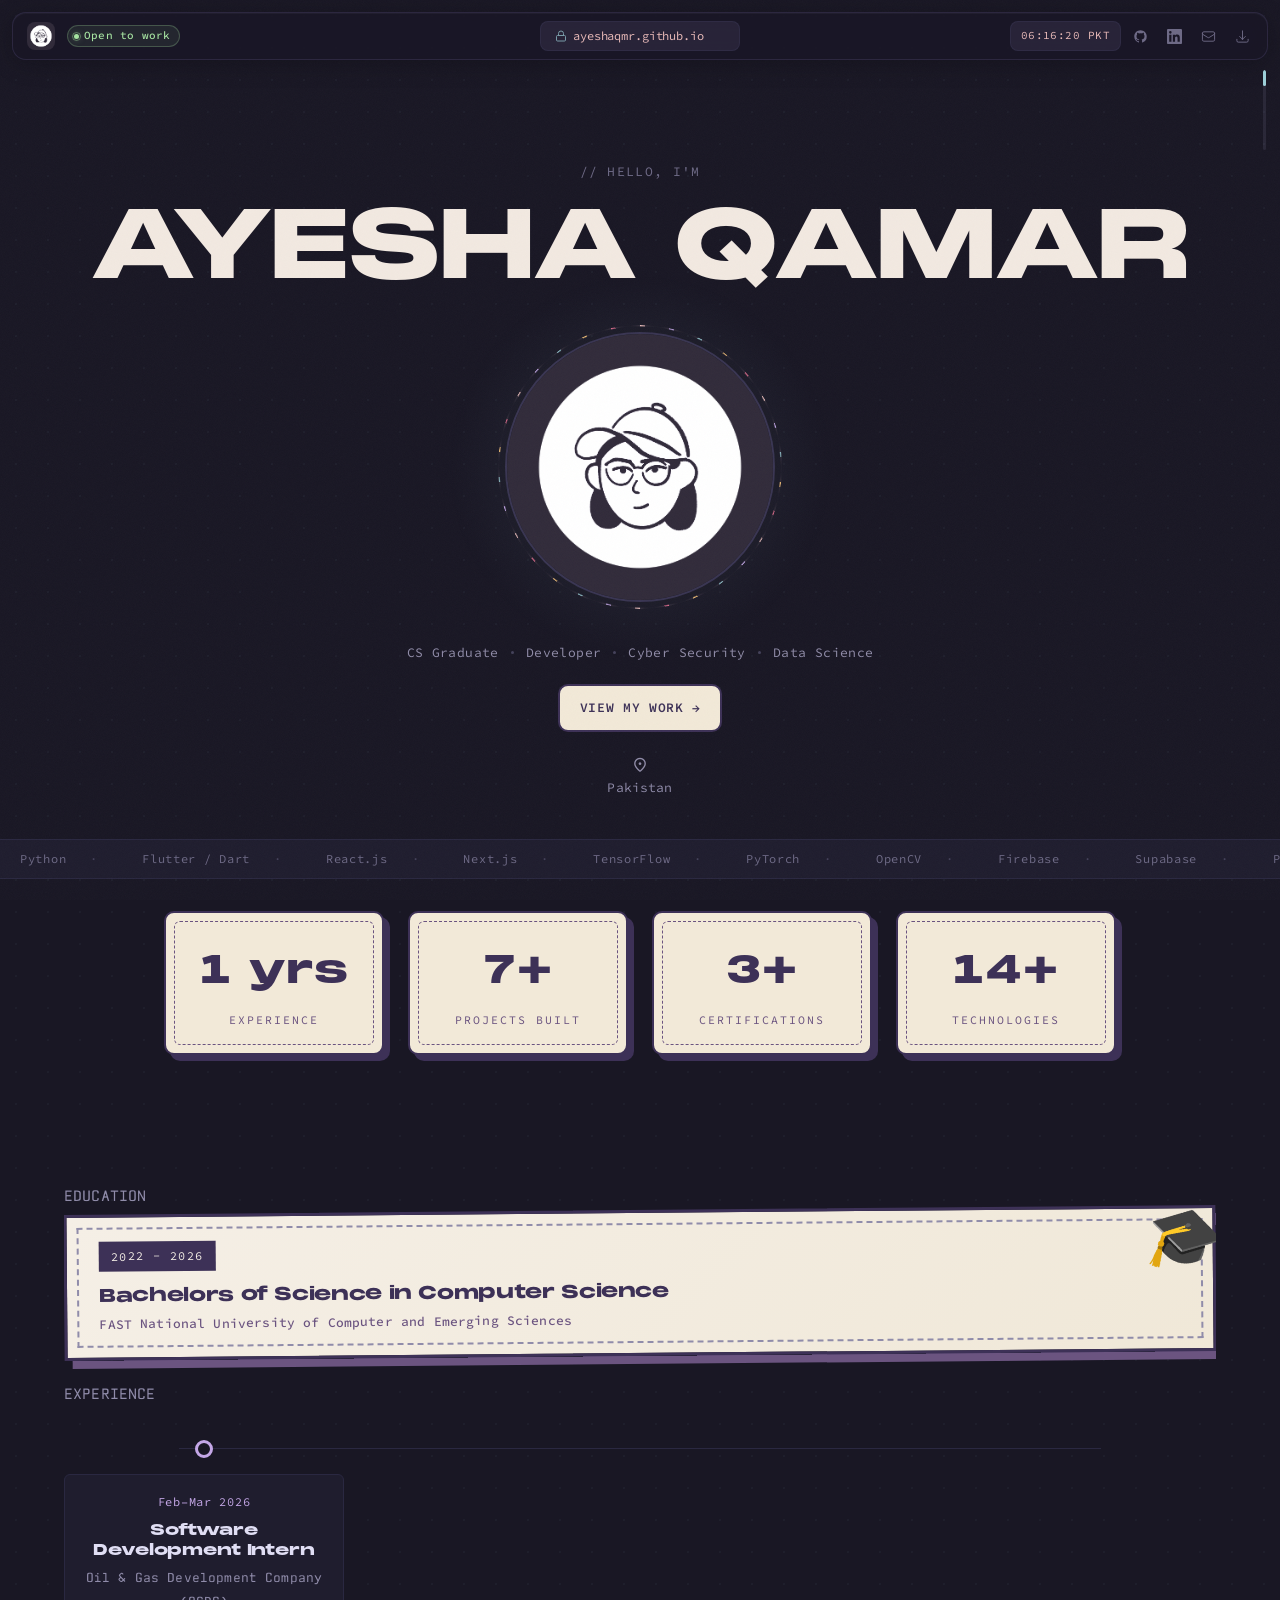
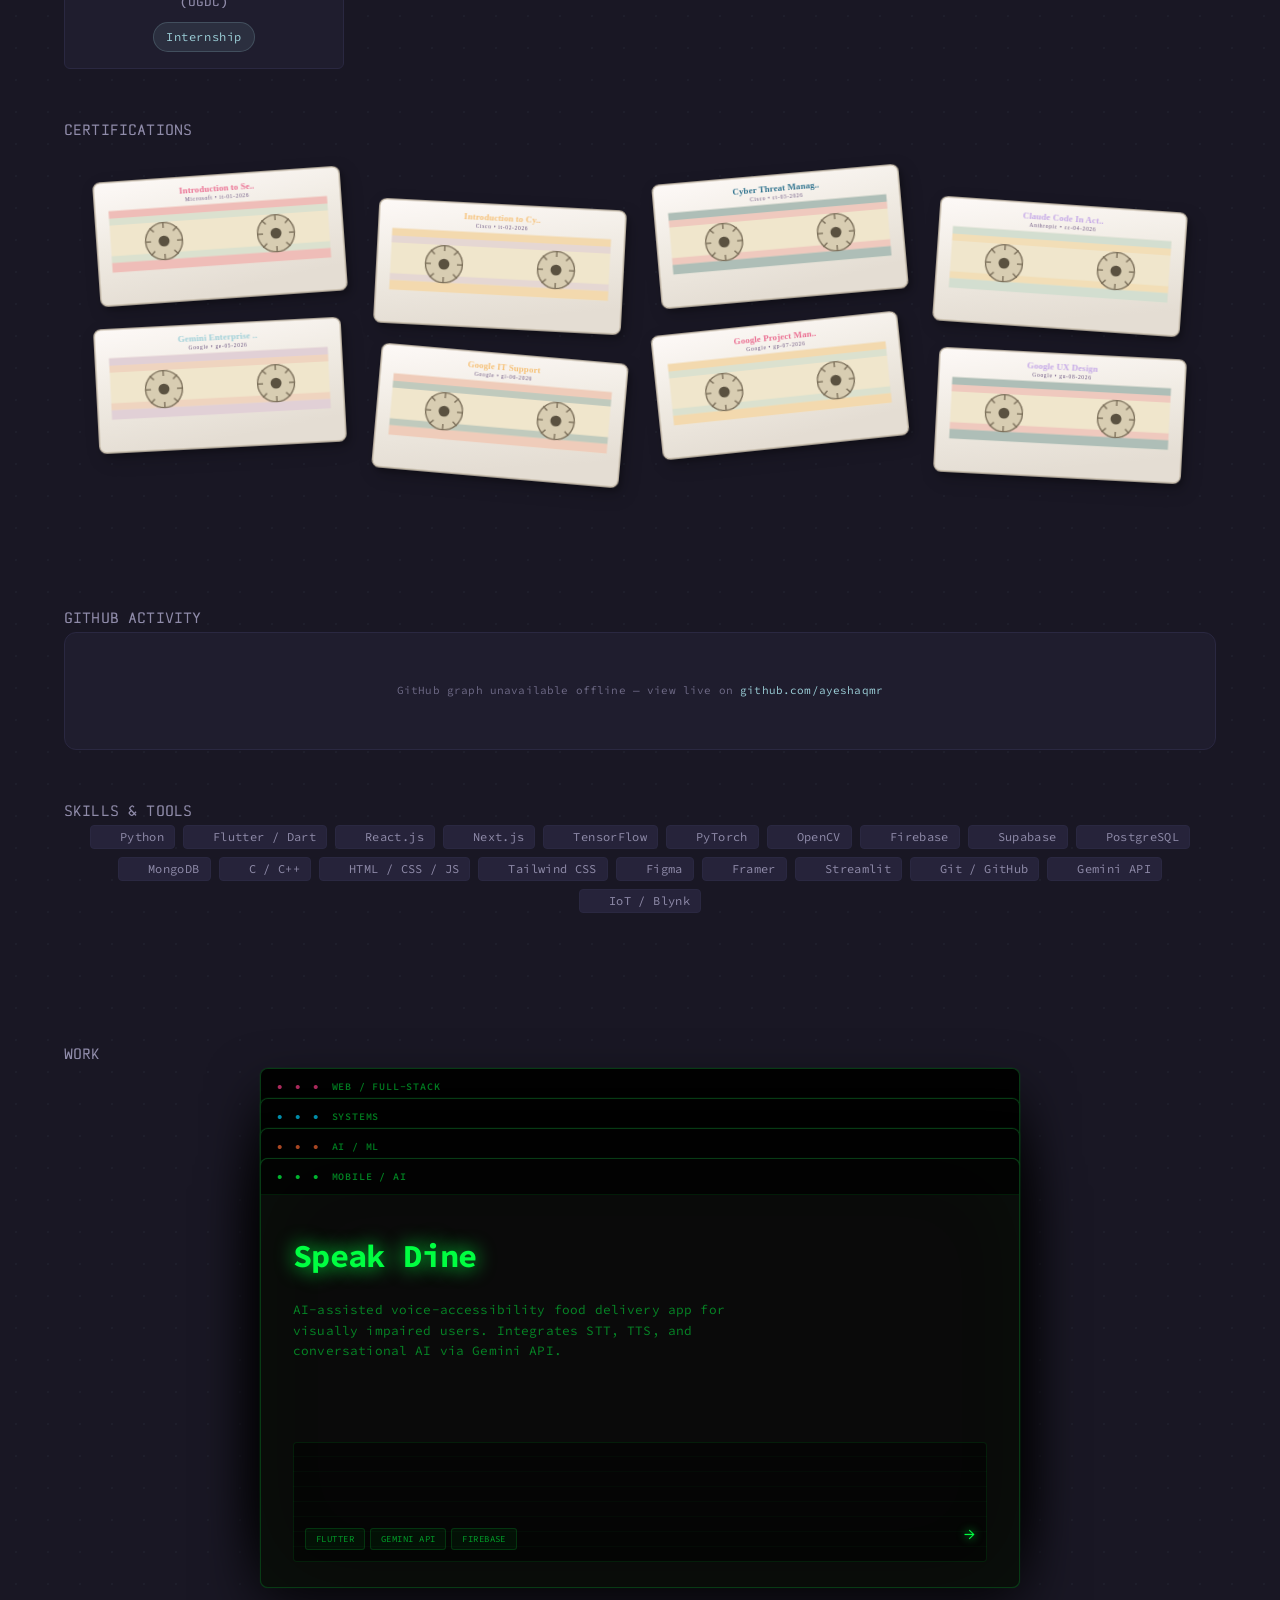
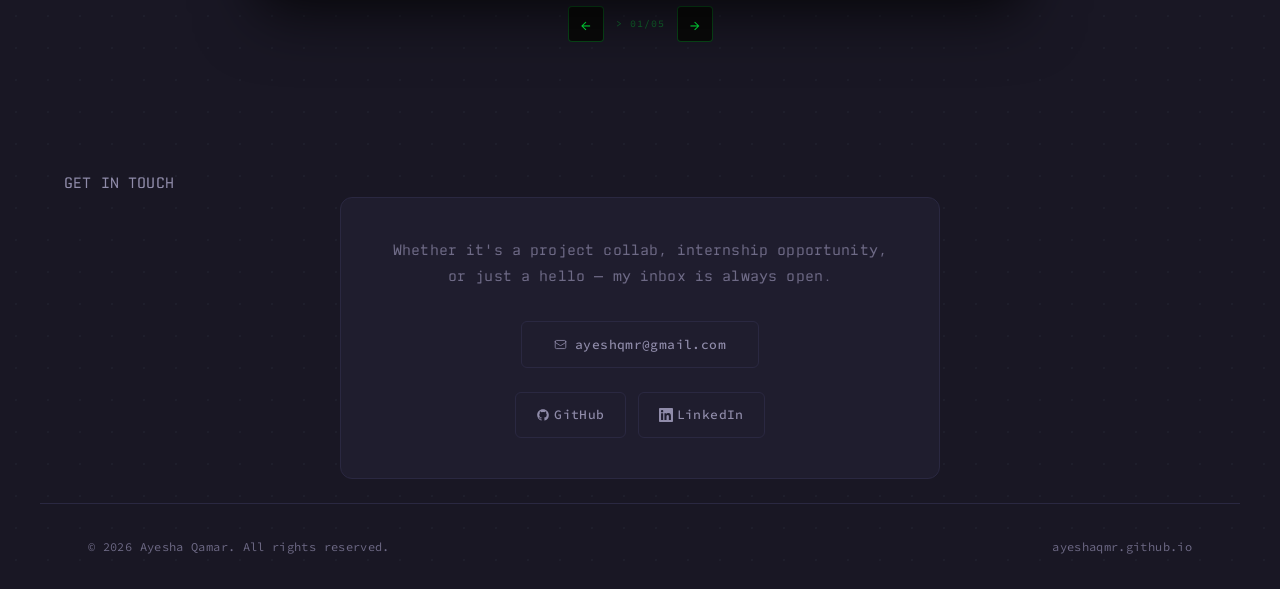
==== commit c0ffd963: "Rename Projects to Work in navbar drawer" ====
--- a/index.html
+++ b/index.html
@@ -113,7 +113,7 @@
     <div class="navbar-drawer" data-drawer aria-hidden="true">
       <ul class="navbar-drawer__list">
         <li><a href="#home"><span>Portfolio</span></a></li>
-        <li><a href="#projects"><span>Projects</span></a></li>
+        <li><a href="#projects"><span>Work</span></a></li>
       </ul>
     </div>
 
--- a/styles/components.css
+++ b/styles/components.css
@@ -482,7 +482,7 @@
   font-size: var(--text-sm);
   text-transform: uppercase;
   letter-spacing: 0.15em;
-  color: #9ccfd8;
+  color: #b4637a;
   margin-bottom: var(--space-4);
   font-weight: 700;
   position: relative;
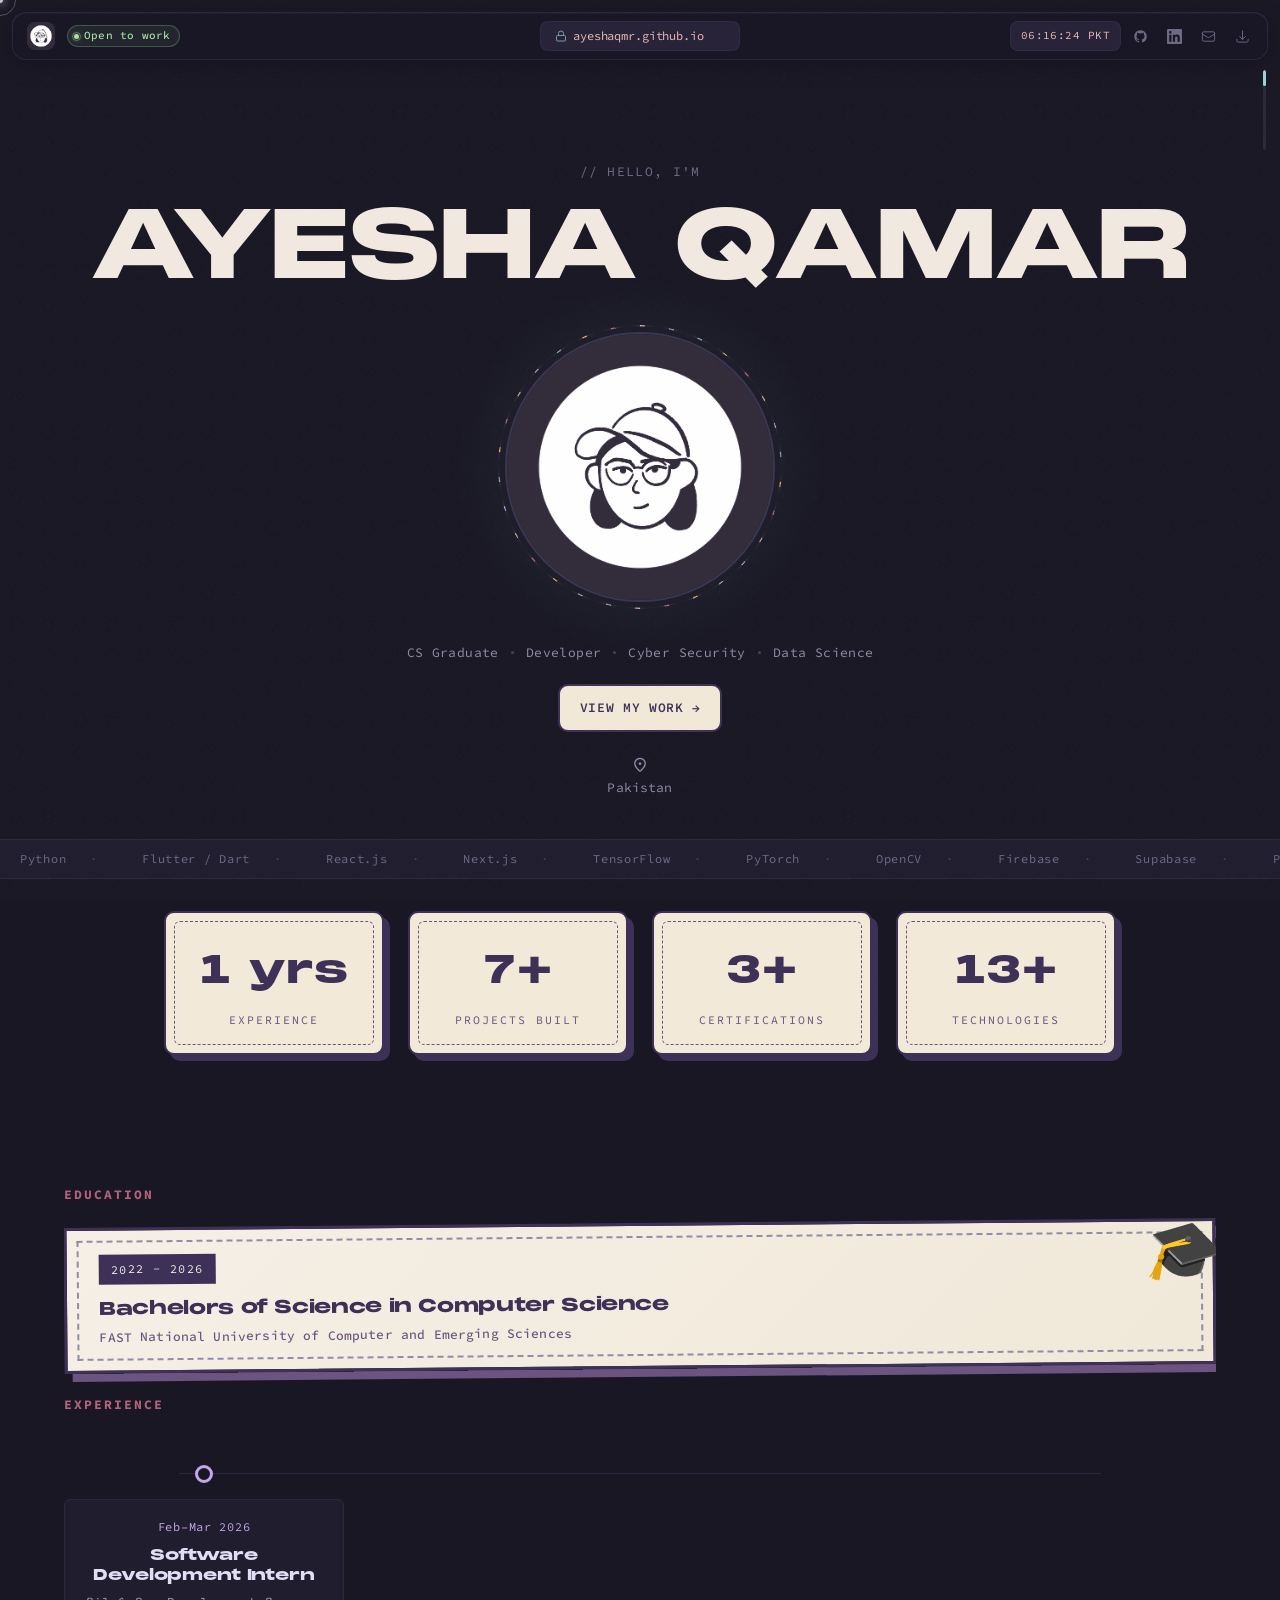
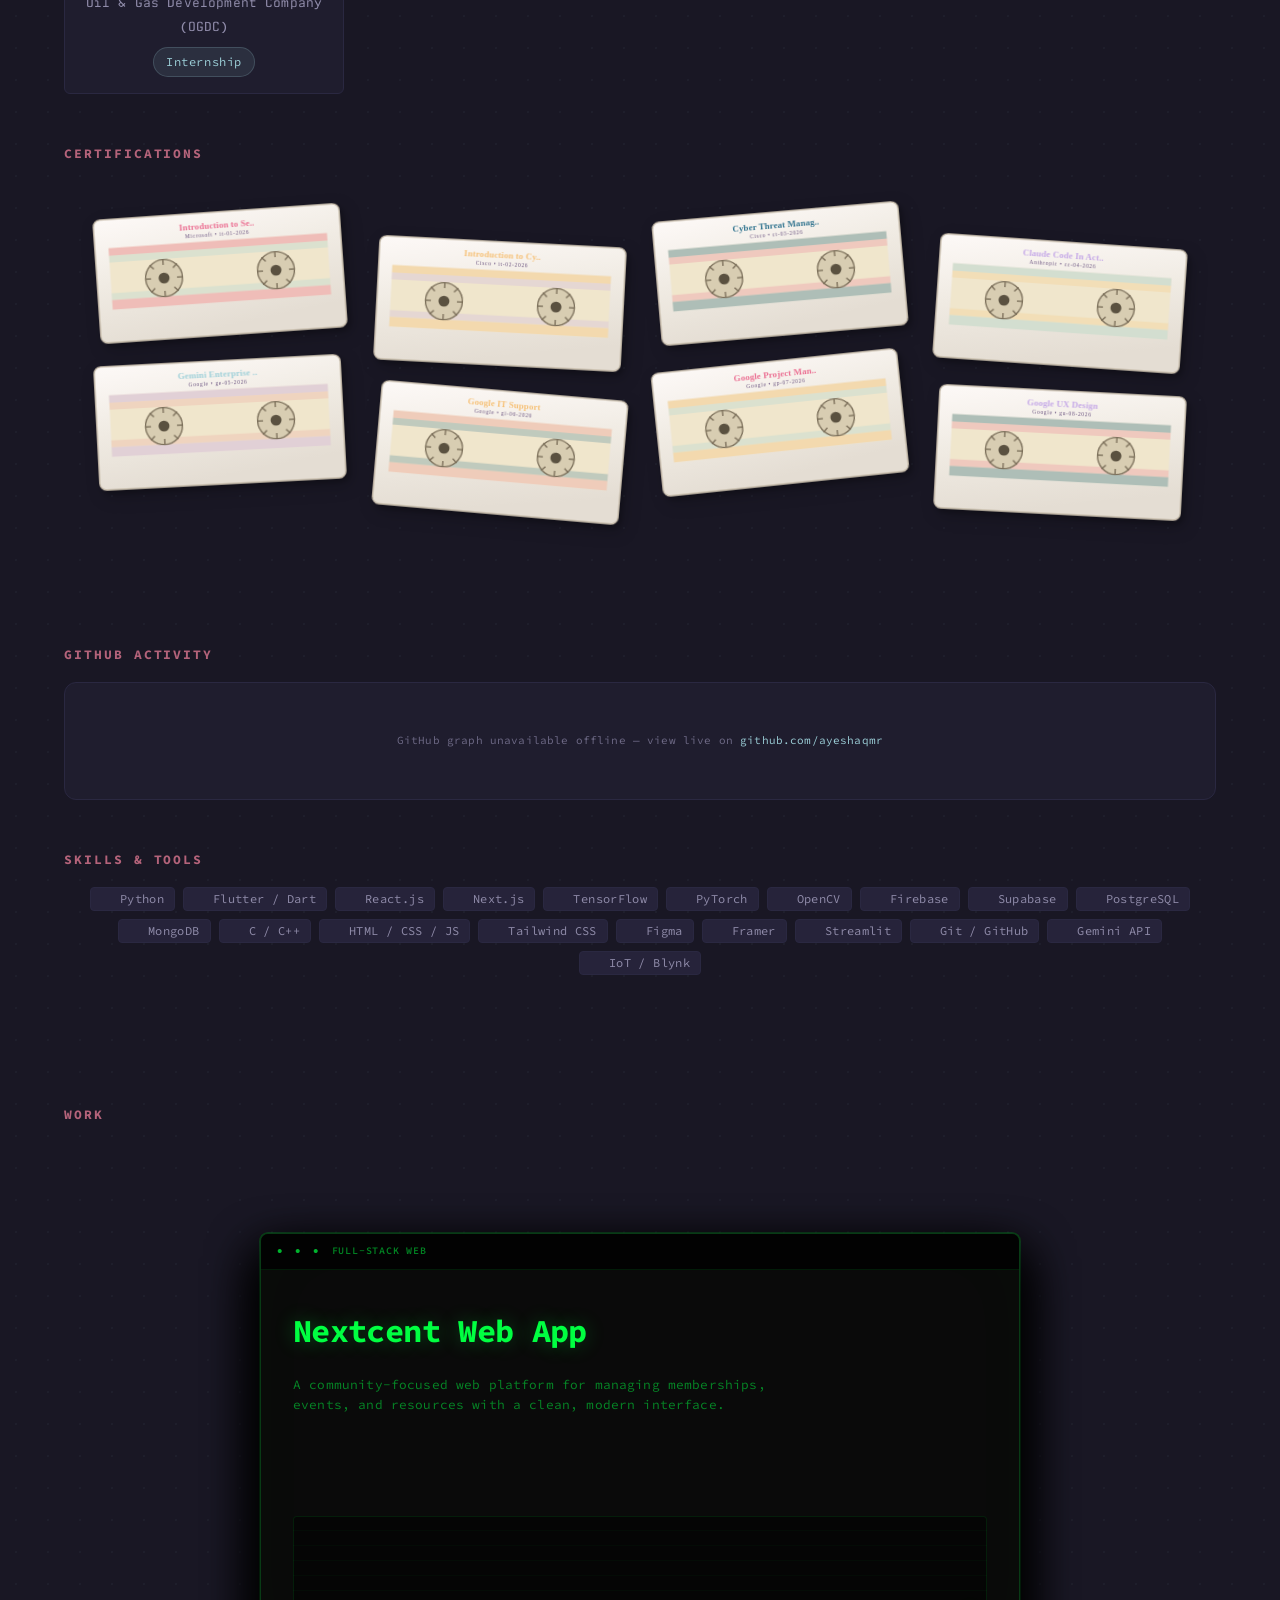
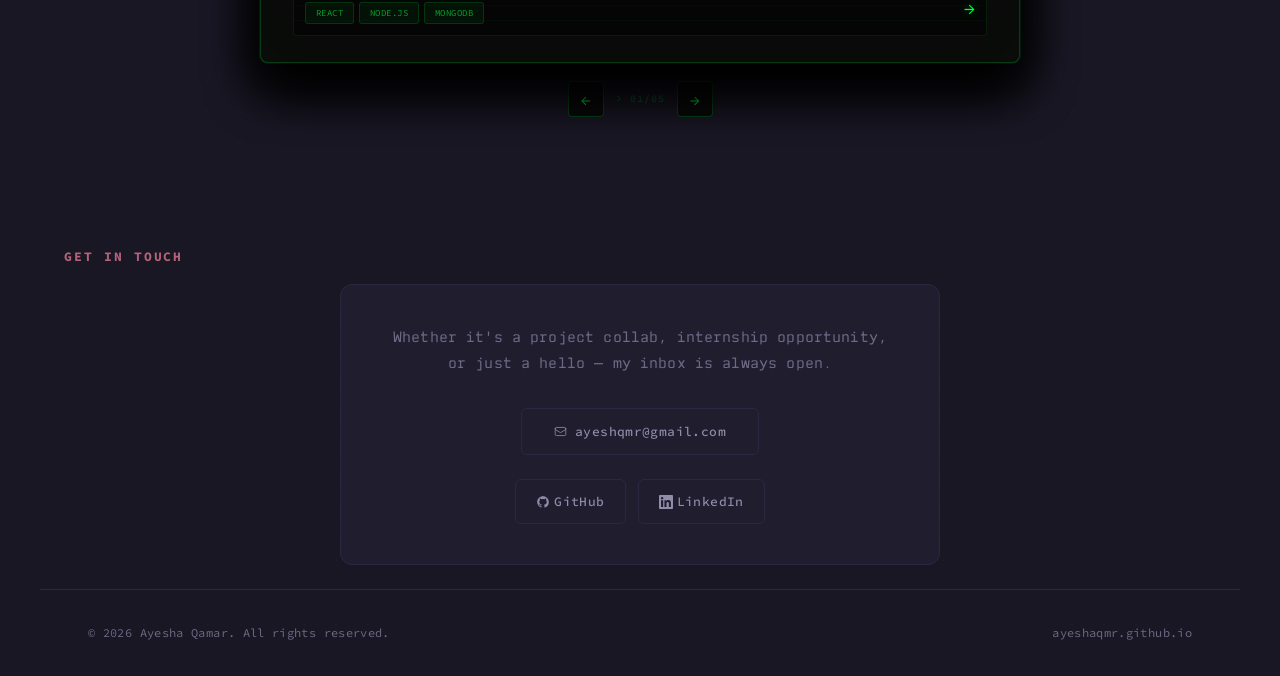
==== commit e0899ee6: "Fix all errors: broken selectors, dead code, orphaned CSS, aria refs" ====
--- a/index.html
+++ b/index.html
@@ -188,12 +188,10 @@
           </div>
         </div>
 
-        <section class="section" id="background" aria-labelledby="bg-heading">
-
-          <div>
-            <p class="sec-label">EDUCATION</p>
-            <div class="education-content"></div>
-          </div>
+        <section class="section" id="background">
+
+          <p class="sec-label">EDUCATION</p>
+          <div class="education-content"></div>
 
           <div style="margin-top:var(--space-6);">
             <p class="sec-label">EXPERIENCE</p>
@@ -209,7 +207,7 @@
 
         </section>
 
-        <section class="section github-section" id="github" aria-labelledby="gh-heading">
+        <section class="section github-section" id="github">
 
           <p class="sec-label">GITHUB ACTIVITY</p>
           <div class="github-graph-wrap reveal">
@@ -248,7 +246,7 @@
 
 
 
-        <section class="section" id="projects" aria-labelledby="work-heading">
+        <section class="section" id="projects">
 
           <p class="sec-label">WORK</p>
 
@@ -339,7 +337,7 @@
 
         </section>
 
-        <section class="section" id="contact" aria-labelledby="contact-heading">
+        <section class="section" id="contact">
 
           <p class="sec-label">GET IN TOUCH</p>
 
--- a/styles/layout.css
+++ b/styles/layout.css
@@ -108,14 +108,6 @@
   border-radius: 8px;
   object-fit: cover;
   background: var(--bg-elevated);
-}
-
-.navbar__name {
-  font-family: var(--font-mono);
-  font-size: 12px;
-  font-weight: 600;
-  color: #ebbcba;
-  letter-spacing: -0.02em;
 }
 
 .navbar__time {
@@ -1077,10 +1069,9 @@
   justify-content: space-between;
   gap: var(--space-4);
   flex-wrap: wrap;
-  margin-top: auto;
+  margin: 0 auto;
   max-width: var(--content-max);
   width: 100%;
-  margin: 0 auto;
 }
 .footer__copy, .footer__credit {
   font-family: var(--font-mono);
--- a/styles/components.css
+++ b/styles/components.css
@@ -50,10 +50,6 @@
   display: flex;
   align-items: center;
   justify-content: center;
-}
-
-.hero__avatar-ring {
-  display: none;
 }
 
 .hero__avatar-dashes {
@@ -469,14 +465,6 @@
   transform: scale(1.15);
 }
 
-/* Stats moved to layout.css */
-  height: 100%;
-  border-radius: 3px;
-  background: linear-gradient(90deg, var(--rose), var(--iris));
-  width: 0%;
-  transition: width 1.2s var(--ease-expo);
-}
-
 .sec-label {
   font-family: var(--font-mono);
   font-size: var(--text-sm);
--- a/styles/animations.css
+++ b/styles/animations.css
@@ -118,9 +118,6 @@
 .hero__avatar-lg {
   animation: avatarReveal 0.9s var(--ease-expo) 0.3s both;
 }
-.hero__avatar-ring {
-  display: none;
-}
 .hero__avatar-dashes {
   animation: fadeIn 0.8s ease 0.2s both, dash-spin 5s linear 0.8s infinite;
 }
@@ -168,7 +165,7 @@
     transform: none;
     filter: none;
   }
-  .hero__avatar-ring, .hero__avatar-dashes,
+  .hero__avatar-dashes,
   .hero__avatar-glow {
     opacity: 0 !important;
     display: none;
--- a/styles/responsive.css
+++ b/styles/responsive.css
@@ -1,7 +1,6 @@
 @media (max-width: 1100px) {
   .content-inner { padding: var(--space-12) var(--space-8) 0; }
-  .case-meta-grid { grid-template-columns: 1fr 1fr; }
-  .stats-grid { gap: 24px; }
+  .stat-grid { gap: 24px; }
   .github-stats-grid { grid-template-columns: 1fr 1fr 1fr; }
   .experience-row { grid-template-columns: 24px 1fr; gap: var(--space-3); }
   .timeline { flex-direction: column; align-items: stretch; padding: var(--space-4) 0; }
@@ -36,7 +35,6 @@
     padding: 0 8px;
   }
   .navbar__status { display: none; }
-  .navbar__name { display: none; }
   .navbar__center { display: none; }
   .navbar__burger { display: flex; }
   .navbar__right { gap: 2px; }
@@ -51,9 +49,9 @@
   .main-content { margin-top: 60px; }
   .content-inner { padding: var(--space-8) var(--space-5) 0; }
 
-  .projects-grid { grid-template-columns: 1fr; }
+  .projects-cards { grid-template-columns: 1fr; }
   .two-col { grid-template-columns: 1fr; gap: var(--space-6); }
-  .stats-grid { flex-wrap: wrap; gap: 24px; }
+  .stat-grid { flex-wrap: wrap; gap: 24px; }
   .github-stats-grid { grid-template-columns: 1fr 1fr; }
   .cert-grid { gap: var(--space-2); }
   .cassette { width: 180px; }
@@ -99,7 +97,7 @@
 }
 
 @media (max-width: 420px) {
-  .stats-grid { flex-direction: column; align-items: center; gap: 20px; }
+  .stat-grid { flex-direction: column; align-items: center; gap: 20px; }
   .github-stats-grid { grid-template-columns: 1fr; }
   .cert-grid { gap: var(--space-1); }
   .cassette { width: 150px; }
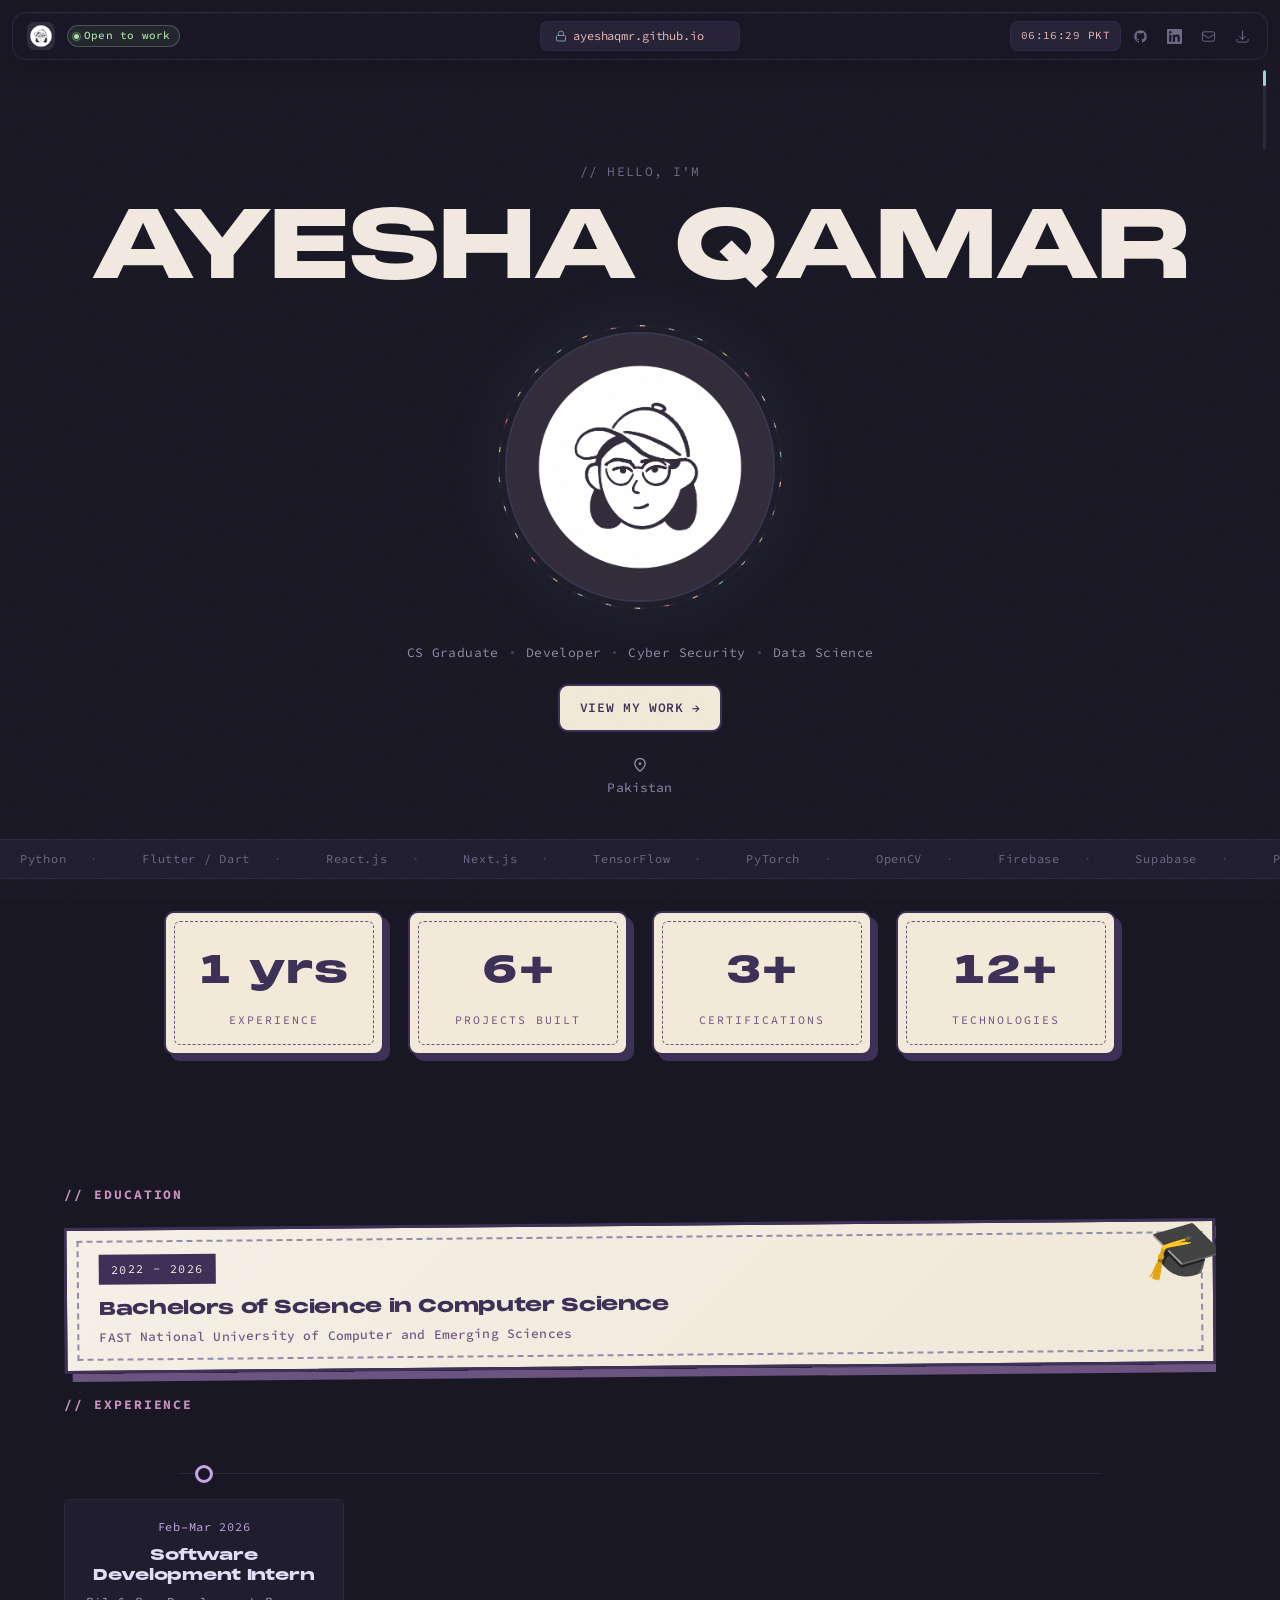
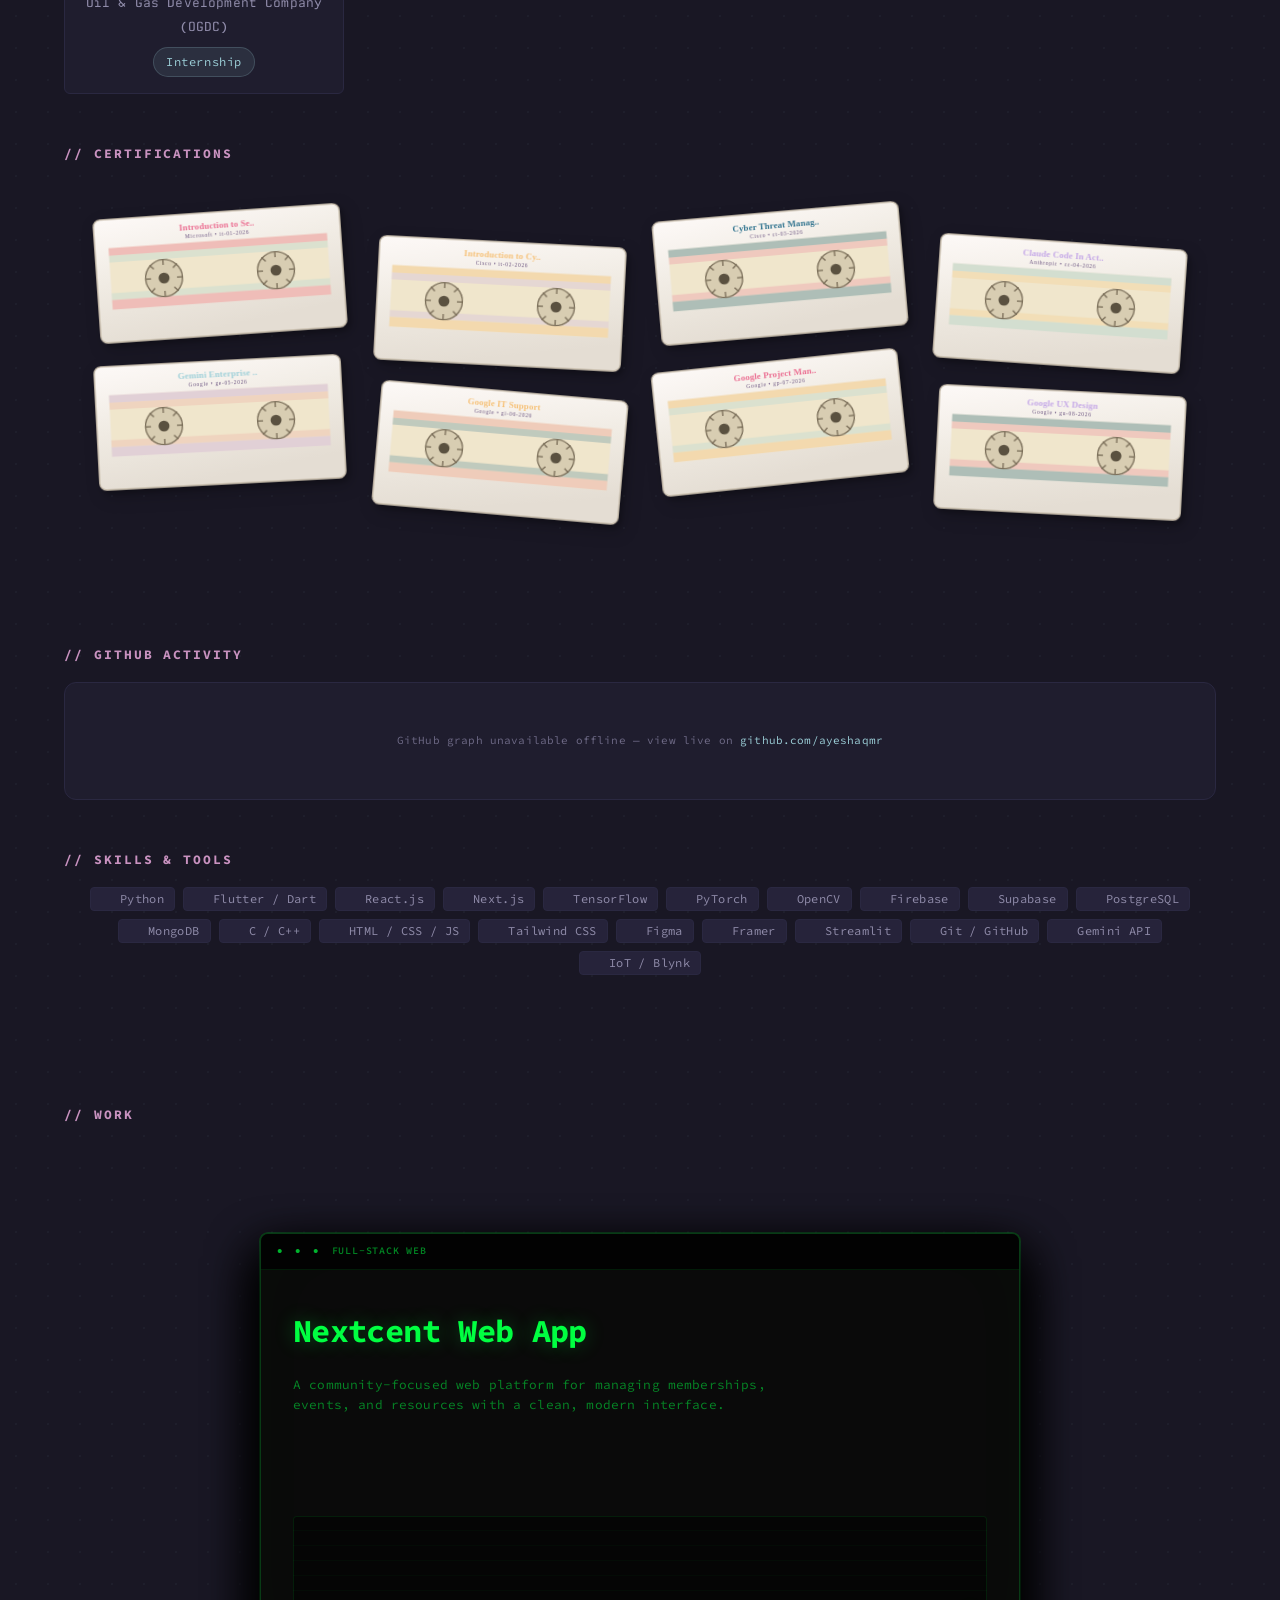
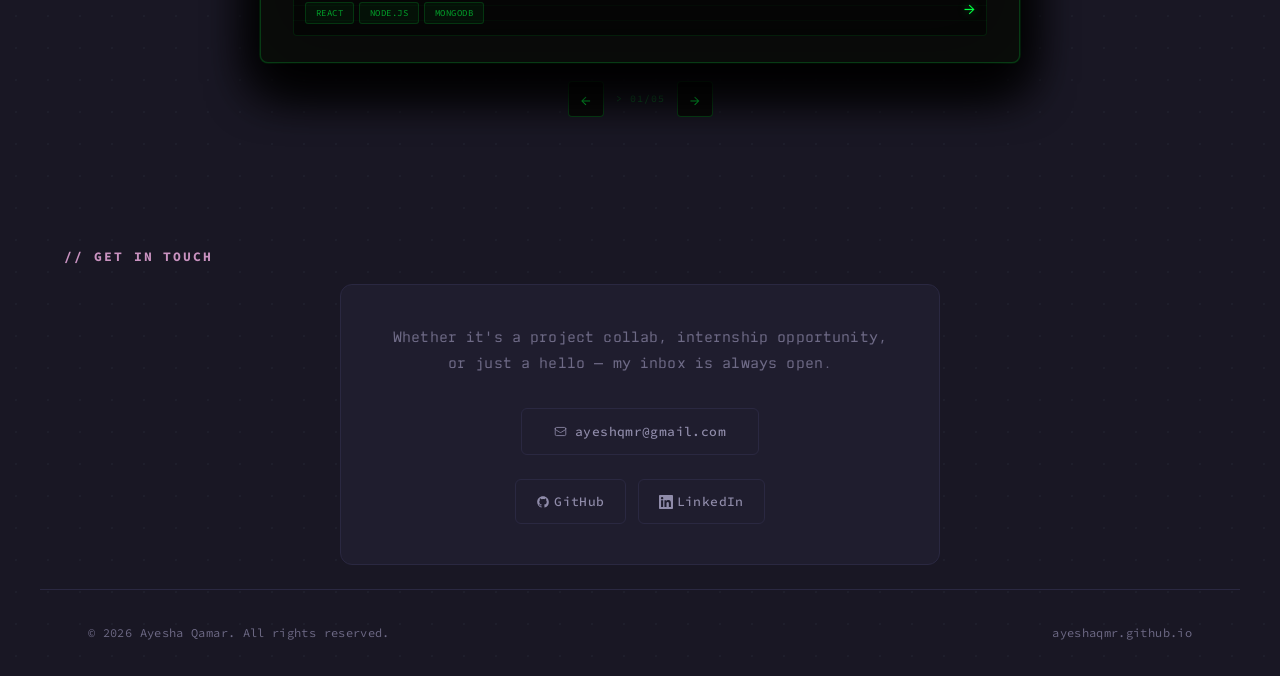
==== commit ca950921: "Add // prefix to all section headings" ====
--- a/index.html
+++ b/index.html
@@ -190,18 +190,18 @@
 
         <section class="section" id="background">
 
-          <p class="sec-label">EDUCATION</p>
+          <p class="sec-label">// EDUCATION</p>
           <div class="education-content"></div>
 
           <div style="margin-top:var(--space-6);">
-            <p class="sec-label">EXPERIENCE</p>
+            <p class="sec-label">// EXPERIENCE</p>
             <div class="timeline" role="list" id="experience-list">
               <div class="timeline__line" aria-hidden="true"></div>
             </div>
           </div>
 
           <div style="margin-top:var(--space-8);">
-            <p class="sec-label">CERTIFICATIONS</p>
+            <p class="sec-label">// CERTIFICATIONS</p>
             <div class="cert-grid reveal-stagger"></div>
           </div>
 
@@ -209,7 +209,7 @@
 
         <section class="section github-section" id="github">
 
-          <p class="sec-label">GITHUB ACTIVITY</p>
+          <p class="sec-label">// GITHUB ACTIVITY</p>
           <div class="github-graph-wrap reveal">
             <div id="github-graph-img-wrap"></div>
           </div>
@@ -218,7 +218,7 @@
             <div id="github-stats-card"></div>
           </div>
 
-          <p class="sec-label" style="margin-top:var(--space-8);">SKILLS &amp; TOOLS</p>
+          <p class="sec-label" style="margin-top:var(--space-8);">// SKILLS &amp; TOOLS</p>
           <div class="skills-grid">
             <span class="skill-tag" style="--skill-color:#3776AB"><img class="skill-tag__icon" src="https://cdn.simpleicons.org/python/3776AB" alt="" width="14" height="14" loading="lazy" /><span class="skill-tag__name">Python</span></span>
             <span class="skill-tag" style="--skill-color:#02569B"><img class="skill-tag__icon" src="https://cdn.simpleicons.org/flutter/02569B" alt="" width="14" height="14" loading="lazy" /><span class="skill-tag__name">Flutter / Dart</span></span>
@@ -248,7 +248,7 @@
 
         <section class="section" id="projects">
 
-          <p class="sec-label">WORK</p>
+          <p class="sec-label">// WORK</p>
 
           <div class="filter-bar reveal-up">
             <button class="filter-btn active" data-filter="all">All</button>
@@ -339,7 +339,7 @@
 
         <section class="section" id="contact">
 
-          <p class="sec-label">GET IN TOUCH</p>
+          <p class="sec-label">// GET IN TOUCH</p>
 
           <div class="contact-wrapper">
             <div class="contact__card reveal">
--- a/styles/components.css
+++ b/styles/components.css
@@ -470,7 +470,7 @@
   font-size: var(--text-sm);
   text-transform: uppercase;
   letter-spacing: 0.15em;
-  color: #b4637a;
+  color: #c992c0;
   margin-bottom: var(--space-4);
   font-weight: 700;
   position: relative;
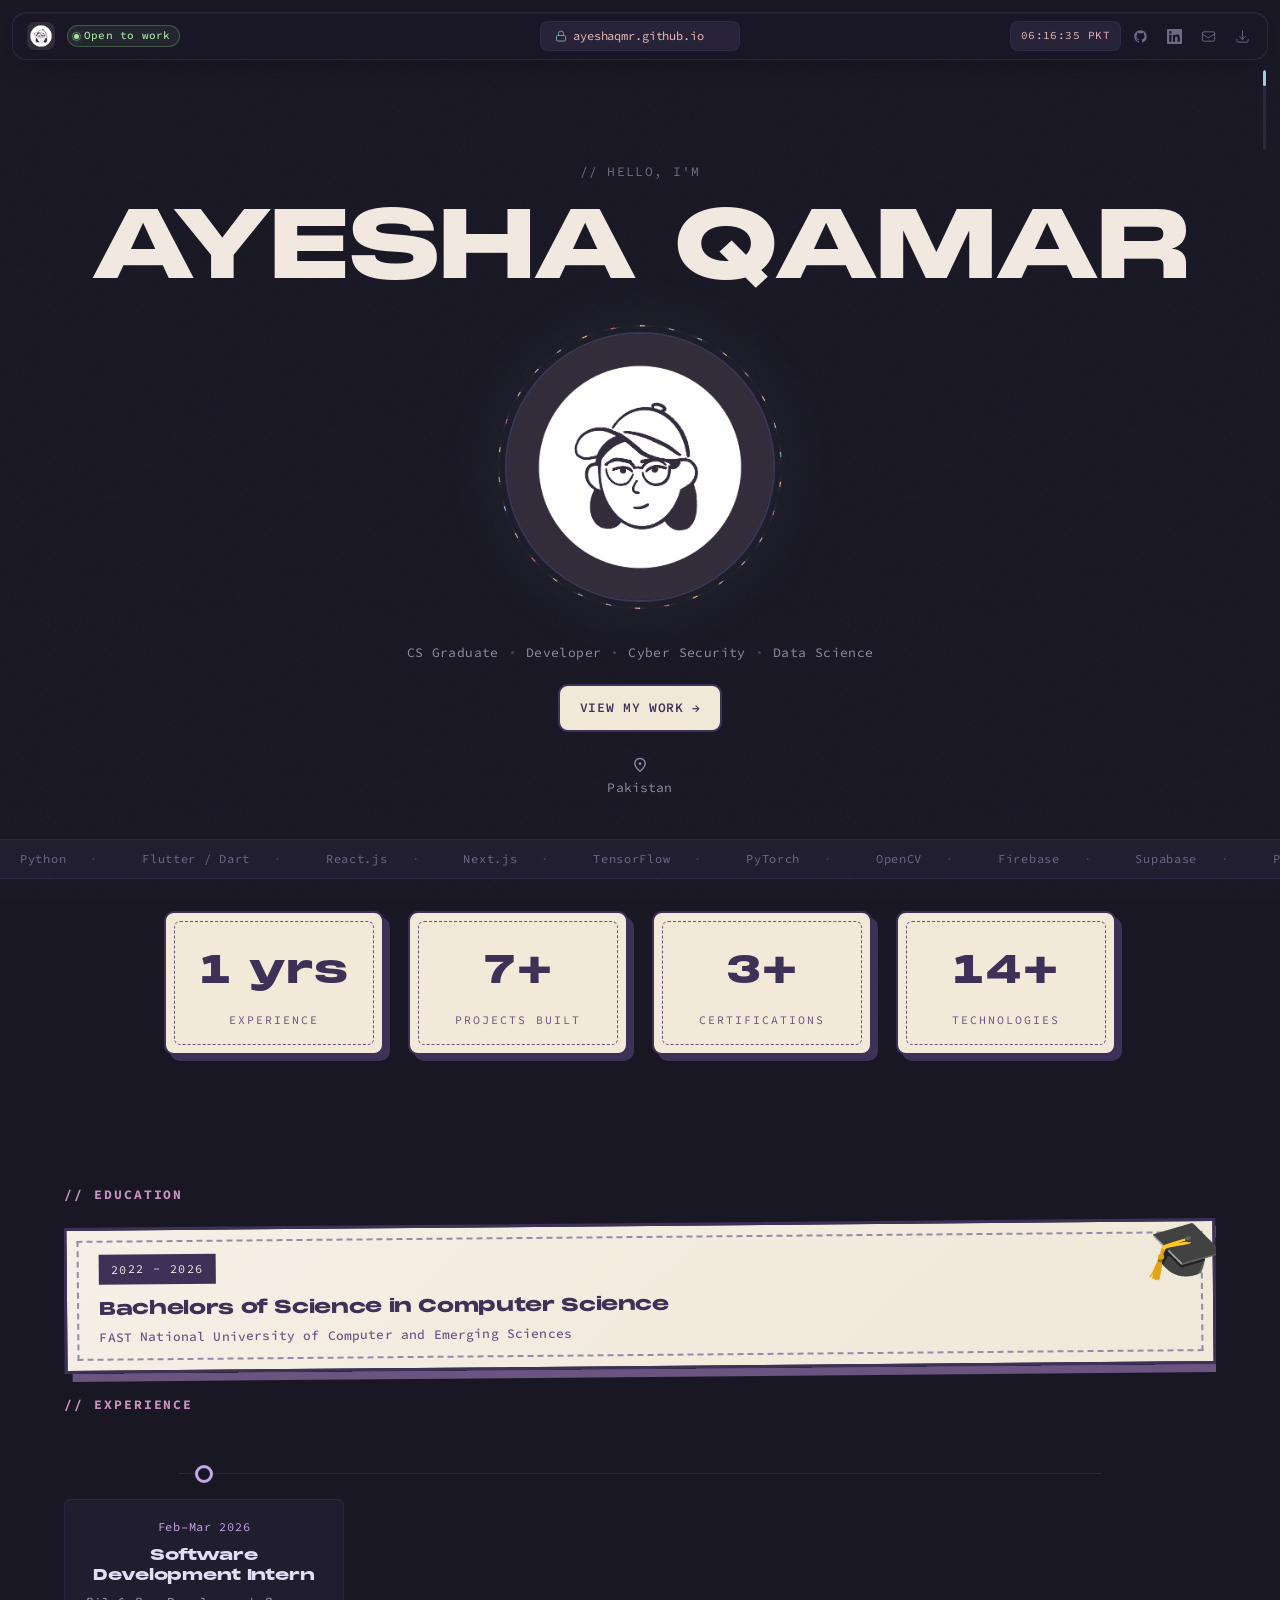
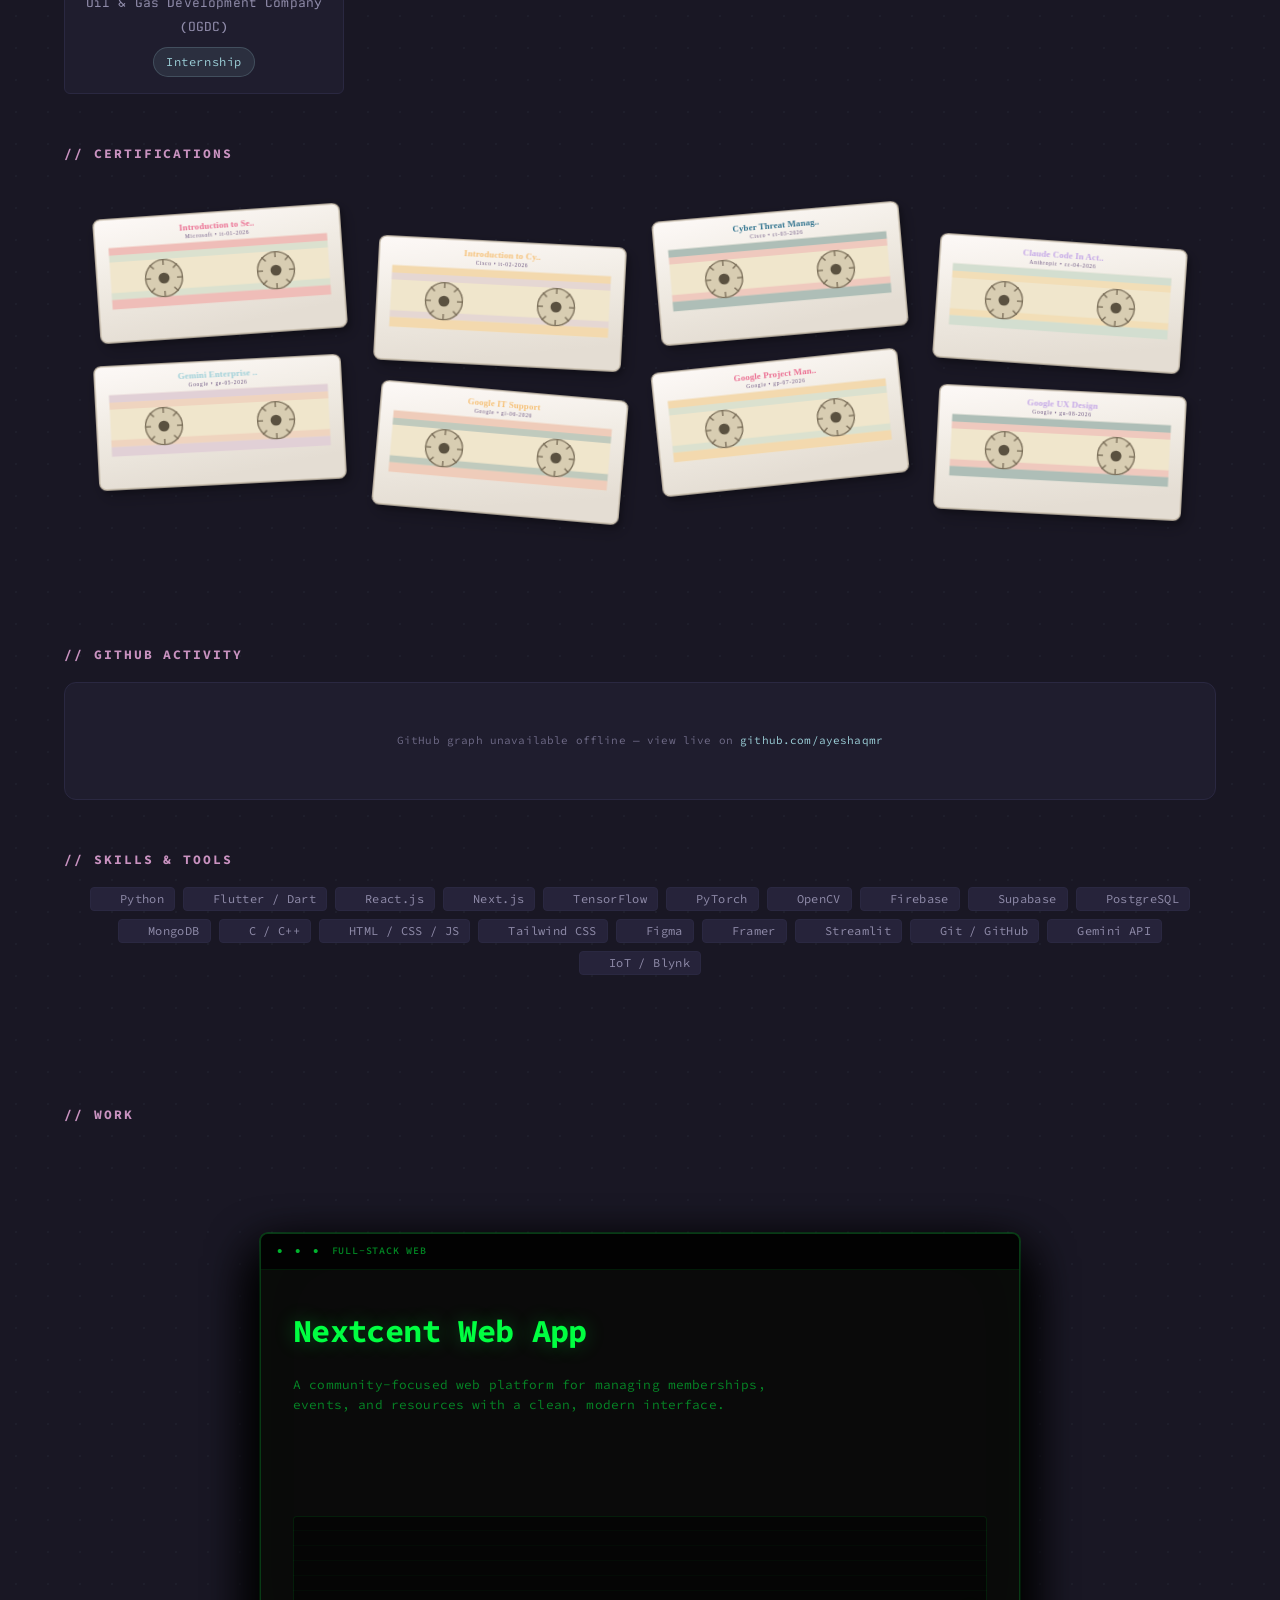
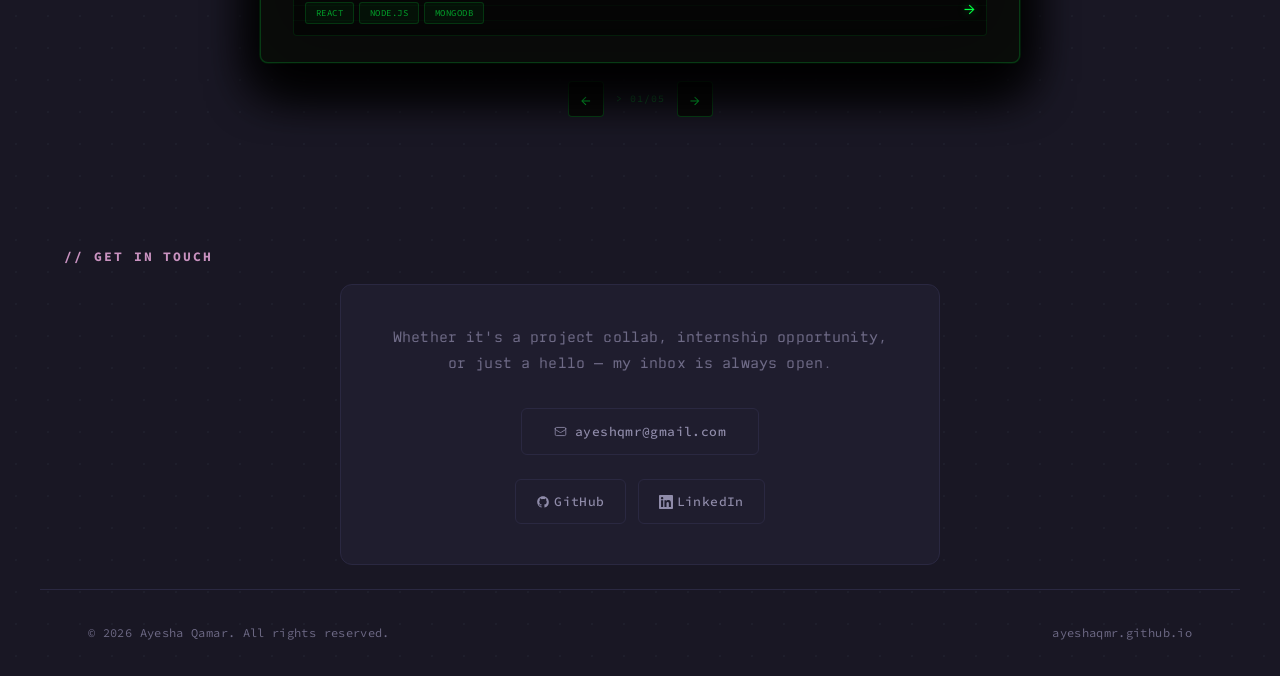
==== commit 4b8a4449: "Replace cursor with morphing arrow: arrow default, ring on hover" ====
--- a/index.html
+++ b/index.html
@@ -35,9 +35,11 @@
 
   <a href="#main" class="skip-link">Skip to content</a>
 
-  <div class="cursor-dot" aria-hidden="true"></div>
-  <div class="cursor-ring" aria-hidden="true"></div>
-  <div class="cursor-spotlight" aria-hidden="true"></div>
+  <div class="custom-cursor" aria-hidden="true">
+    <svg class="cursor-arrow" width="14" height="18" viewBox="0 0 14 18" fill="none">
+      <path d="M1 1L13 9.5L7.5 10.5L10.5 17L7.5 18L4.5 11L1 14V1Z" fill="#e0def4" stroke="#c4a7e7" stroke-width="1"/>
+    </svg>
+  </div>
 
   <div class="noise" aria-hidden="true"></div>
 
--- a/styles/components.css
+++ b/styles/components.css
@@ -727,99 +727,49 @@
   transform: scale(1.15);
 }
 
-.cursor-dot {
+.custom-cursor {
   position: fixed;
-  width: 6px;
-  height: 6px;
-  background: var(--text-primary);
-  border-radius: 50%;
+  top: 0;
+  left: 0;
   pointer-events: none;
   z-index: var(--z-cursor);
+  transform: translate(-2px, -1px);
+  transition: transform 0.15s var(--ease-expo);
+  opacity: 0;
+}
+
+.cursor-arrow {
+  transition: transform 0.3s var(--ease-expo), filter 0.3s;
+  filter: drop-shadow(0 0 4px rgba(196, 167, 231, 0.4));
+}
+
+.custom-cursor.cursor-hover {
   transform: translate(-50%, -50%);
-  transition: width 0.3s var(--ease-expo), height 0.3s var(--ease-expo),
-              background 0.3s, opacity 0.2s, box-shadow 0.3s var(--ease-expo),
-              border-radius 0.3s var(--ease-expo);
-  mix-blend-mode: difference;
-}
-.cursor-dot::before {
+}
+
+.custom-cursor.cursor-hover .cursor-arrow {
+  transform: scale(0);
+  opacity: 0;
+}
+
+.custom-cursor.cursor-hover::after {
   content: '';
   position: absolute;
-  inset: -4px;
-  border-radius: 50%;
-  background: inherit;
-  opacity: 0.25;
-  filter: blur(4px);
-  animation: cursor-pulse 2s ease-in-out infinite;
-}
-@keyframes cursor-pulse {
-  0%, 100% { transform: scale(1);   opacity: 0.2; }
-  50%      { transform: scale(1.8); opacity: 0.08; }
-}
-
-.cursor-ring {
-  position: fixed;
+  top: 50%;
+  left: 50%;
   width: 32px;
   height: 32px;
-  border: 1px solid rgba(224, 222, 244, 0.35);
   border-radius: 50%;
-  pointer-events: none;
-  z-index: var(--z-cursor);
-  transform: translate(-50%, -50%);
-  transition: width 0.4s var(--ease-expo), height 0.4s var(--ease-expo),
-              border-color 0.4s var(--ease-expo), background 0.4s var(--ease-expo),
-              border-width 0.3s var(--ease-expo), box-shadow 0.4s var(--ease-expo),
-              opacity 0.2s, border-radius 0.4s var(--ease-expo),
-              border-style 0.3s var(--ease-expo);
-  mix-blend-mode: difference;
-}
-
-.cursor-dot.hovering { width: 4px; height: 4px; background: #c4a7e7; box-shadow: 0 0 8px #c4a7e7, 0 0 16px rgba(196,167,231,0.4); }
-.cursor-dot.hovering::before { animation: none; opacity: 0; }
-.cursor-ring.hovering { width: 22px; height: 22px; border-width: 2px; border-color: #c4a7e7; background: rgba(196,167,231,0.06); box-shadow: 0 0 12px rgba(196,167,231,0.2); }
-
-/* Button: thicker ring, tight */
-.cursor-dot.cursor-btn { width: 5px; height: 5px; background: #9ccfd8; box-shadow: 0 0 6px #9ccfd8; }
-.cursor-dot.cursor-btn::before { animation: none; opacity: 0; }
-.cursor-ring.cursor-btn { width: 28px; height: 28px; border-width: 2px; border-color: #9ccfd8; background: rgba(156,207,216,0.05); box-shadow: 0 0 10px rgba(156,207,216,0.15); }
-
-/* Project card: big soft ring */
-.cursor-dot.cursor-card { width: 3px; height: 3px; background: #ebbcba; box-shadow: 0 0 4px #ebbcba; }
-.cursor-dot.cursor-card::before { animation: none; opacity: 0; }
-.cursor-ring.cursor-card { width: 56px; height: 56px; border-width: 1px; border-color: rgba(235,188,186,0.3); background: rgba(235,188,186,0.03); box-shadow: 0 0 20px rgba(235,188,186,0.08); }
-
-/* Profile image: dashed ring */
-.cursor-dot.cursor-profile { width: 4px; height: 4px; background: #ebbcba; box-shadow: 0 0 6px #ebbcba; }
-.cursor-dot.cursor-profile::before { animation: none; opacity: 0; }
-.cursor-ring.cursor-profile { width: 48px; height: 48px; border-width: 1.5px; border-style: dashed; border-color: #ebbcba; background: transparent; box-shadow: none; }
-
-/* Skill tag: tiny dot with color glow */
-.cursor-dot.cursor-skill { width: 3px; height: 3px; background: #e0af68; box-shadow: 0 0 6px #e0af68, 0 0 12px rgba(224,175,104,0.3); }
-.cursor-dot.cursor-skill::before { animation: none; opacity: 0; }
-.cursor-ring.cursor-skill { width: 20px; height: 20px; border-width: 1.5px; border-color: #e0af68; background: rgba(224,175,104,0.04); box-shadow: 0 0 8px rgba(224,175,104,0.15); }
-
-/* Contact: pulsing ring */
-.cursor-dot.cursor-contact { width: 5px; height: 5px; background: #9d7cd8; box-shadow: 0 0 8px #9d7cd8; }
-.cursor-dot.cursor-contact::before { animation: none; opacity: 0; }
-.cursor-ring.cursor-contact { width: 36px; height: 36px; border-width: 1.5px; border-color: #9d7cd8; background: rgba(157,124,216,0.04); box-shadow: 0 0 14px rgba(157,124,216,0.2); animation: cursor-contact-pulse 1.5s ease-in-out infinite; }
-@keyframes cursor-contact-pulse {
-  0%, 100% { box-shadow: 0 0 14px rgba(157,124,216,0.2); }
-  50%      { box-shadow: 0 0 24px rgba(157,124,216,0.35); }
-}
-
-.cursor-spotlight {
-  position: fixed;
-  width: 600px;
-  height: 600px;
-  border-radius: 50%;
-  background: radial-gradient(circle, rgba(156, 207, 216, 0.04) 0%, transparent 70%);
-  pointer-events: none;
-  z-index: 0;
-  transform: translate(-50%, -50%);
-  transition: opacity 0.5s, background 0.6s var(--ease-expo);
-  opacity: 0;
-}
-.cursor-spotlight.hovering {
-  background: radial-gradient(circle, rgba(196, 167, 231, 0.06) 0%, transparent 70%);
+  border: 1.5px solid #c4a7e7;
+  background: rgba(196, 167, 231, 0.06);
+  transform: translate(-50%, -50%) scale(1);
+  animation: cursor-ring-in 0.3s var(--ease-expo) forwards;
+  box-shadow: 0 0 12px rgba(196, 167, 231, 0.2);
+}
+
+@keyframes cursor-ring-in {
+  from { transform: translate(-50%, -50%) scale(0.3); opacity: 0; }
+  to   { transform: translate(-50%, -50%) scale(1);   opacity: 1; }
 }
 
 .noise {
--- a/styles/responsive.css
+++ b/styles/responsive.css
@@ -24,7 +24,7 @@
   body { cursor: auto; }
   button { cursor: pointer; }
   a { cursor: pointer; }
-  .cursor-dot, .cursor-ring, .cursor-spotlight { display: none; }
+  .custom-cursor { display: none; }
   .scroll-indicator { display: none; }
 
   .navbar {
@@ -93,7 +93,7 @@
 
 @media (pointer: coarse) {
   body, button, a { cursor: auto; }
-  .cursor-dot, .cursor-ring, .cursor-spotlight { display: none; }
+  .custom-cursor { display: none; }
 }
 
 @media (max-width: 420px) {
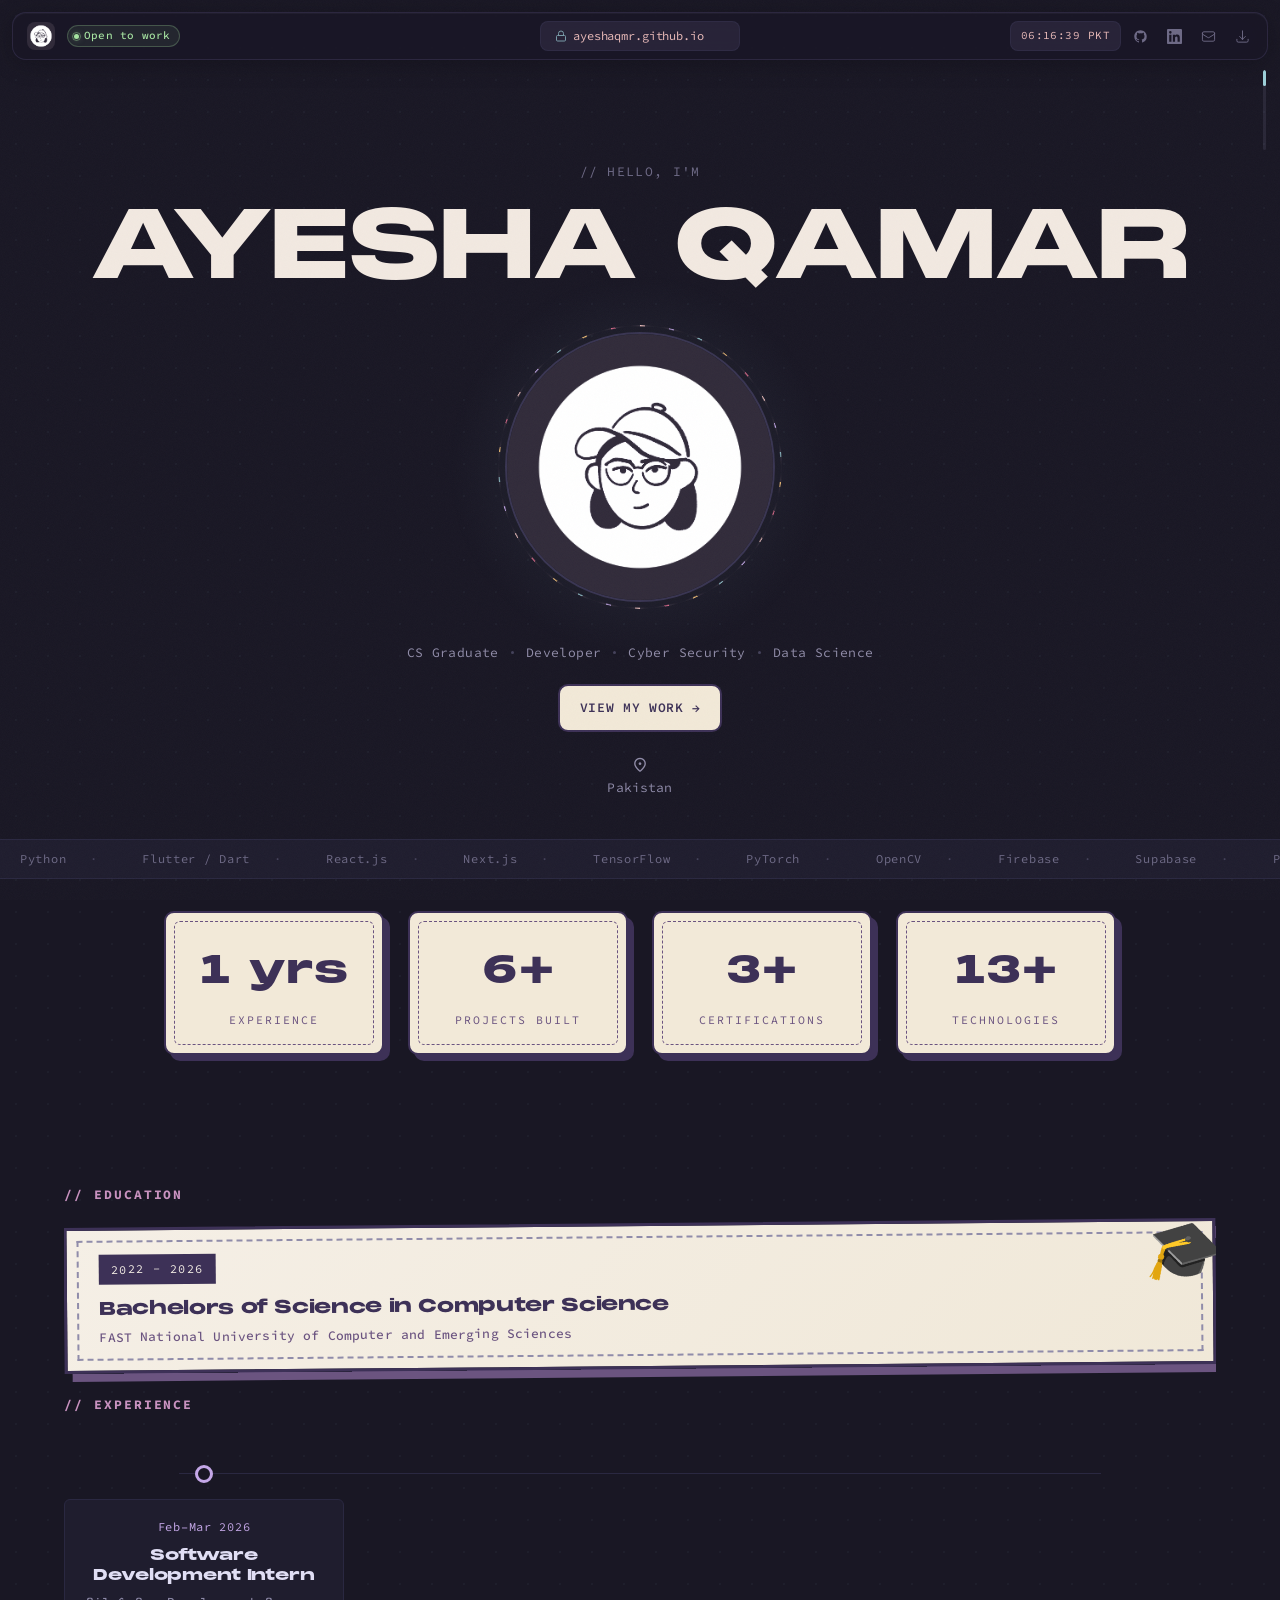
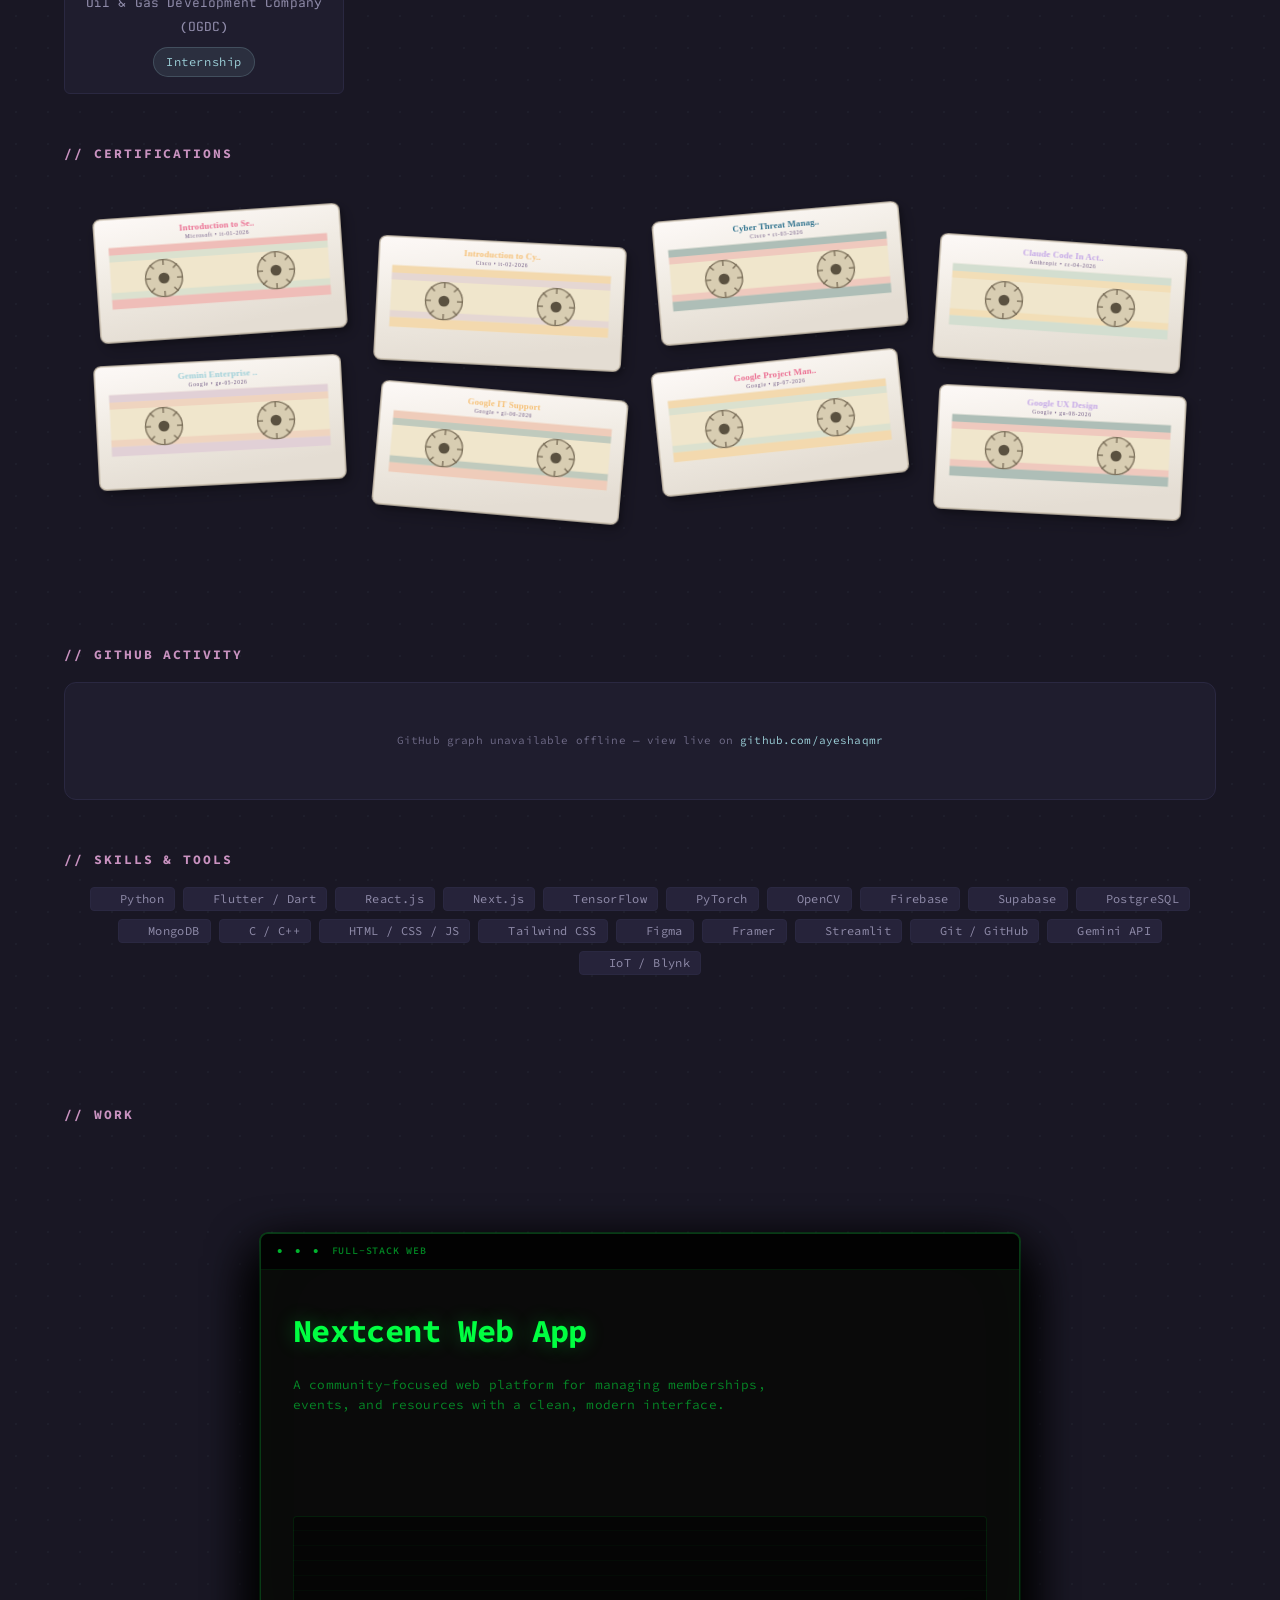
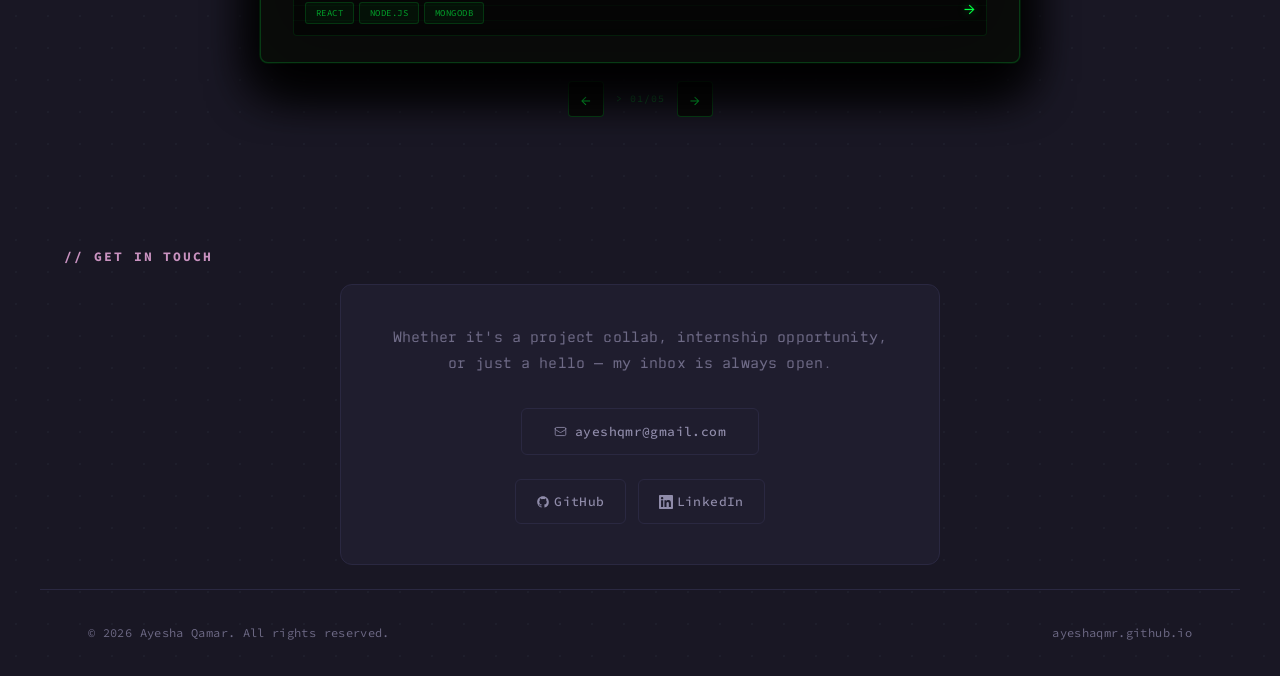
==== commit 5821aa6d: "Replace cursor with glowing orb: purple pulse default, teal expand on hover" ====
--- a/index.html
+++ b/index.html
@@ -35,11 +35,7 @@
 
   <a href="#main" class="skip-link">Skip to content</a>
 
-  <div class="custom-cursor" aria-hidden="true">
-    <svg class="cursor-arrow" width="14" height="18" viewBox="0 0 14 18" fill="none">
-      <path d="M1 1L13 9.5L7.5 10.5L10.5 17L7.5 18L4.5 11L1 14V1Z" fill="#e0def4" stroke="#c4a7e7" stroke-width="1"/>
-    </svg>
-  </div>
+  <div class="custom-cursor" aria-hidden="true"></div>
 
   <div class="noise" aria-hidden="true"></div>
 
--- a/styles/components.css
+++ b/styles/components.css
@@ -731,45 +731,37 @@
   position: fixed;
   top: 0;
   left: 0;
+  width: 18px;
+  height: 18px;
+  border-radius: 50%;
+  background: radial-gradient(circle, #c4a7e7 0%, rgba(196, 167, 231, 0.6) 40%, transparent 70%);
+  box-shadow: 0 0 12px rgba(196, 167, 231, 0.5), 0 0 30px rgba(196, 167, 231, 0.2);
   pointer-events: none;
   z-index: var(--z-cursor);
-  transform: translate(-2px, -1px);
-  transition: transform 0.15s var(--ease-expo);
+  transform: translate(-50%, -50%);
+  transition: width 0.4s var(--ease-expo), height 0.4s var(--ease-expo),
+              background 0.4s var(--ease-expo), box-shadow 0.4s var(--ease-expo),
+              opacity 0.2s;
   opacity: 0;
-}
-
-.cursor-arrow {
-  transition: transform 0.3s var(--ease-expo), filter 0.3s;
-  filter: drop-shadow(0 0 4px rgba(196, 167, 231, 0.4));
+  animation: orb-pulse 2.5s ease-in-out infinite;
+}
+
+@keyframes orb-pulse {
+  0%, 100% { box-shadow: 0 0 12px rgba(196, 167, 231, 0.5), 0 0 30px rgba(196, 167, 231, 0.2); }
+  50%      { box-shadow: 0 0 18px rgba(196, 167, 231, 0.7), 0 0 45px rgba(196, 167, 231, 0.35); }
 }
 
 .custom-cursor.cursor-hover {
-  transform: translate(-50%, -50%);
-}
-
-.custom-cursor.cursor-hover .cursor-arrow {
-  transform: scale(0);
-  opacity: 0;
-}
-
-.custom-cursor.cursor-hover::after {
-  content: '';
-  position: absolute;
-  top: 50%;
-  left: 50%;
-  width: 32px;
-  height: 32px;
-  border-radius: 50%;
-  border: 1.5px solid #c4a7e7;
-  background: rgba(196, 167, 231, 0.06);
-  transform: translate(-50%, -50%) scale(1);
-  animation: cursor-ring-in 0.3s var(--ease-expo) forwards;
-  box-shadow: 0 0 12px rgba(196, 167, 231, 0.2);
-}
-
-@keyframes cursor-ring-in {
-  from { transform: translate(-50%, -50%) scale(0.3); opacity: 0; }
-  to   { transform: translate(-50%, -50%) scale(1);   opacity: 1; }
+  width: 48px;
+  height: 48px;
+  background: radial-gradient(circle, #9ccfd8 0%, rgba(156, 207, 216, 0.4) 40%, transparent 70%);
+  box-shadow: 0 0 20px rgba(156, 207, 216, 0.6), 0 0 50px rgba(156, 207, 216, 0.25);
+  animation: orb-hover-pulse 1.5s ease-in-out infinite;
+}
+
+@keyframes orb-hover-pulse {
+  0%, 100% { box-shadow: 0 0 20px rgba(156, 207, 216, 0.6), 0 0 50px rgba(156, 207, 216, 0.25); }
+  50%      { box-shadow: 0 0 28px rgba(156, 207, 216, 0.8), 0 0 65px rgba(156, 207, 216, 0.4); }
 }
 
 .noise {
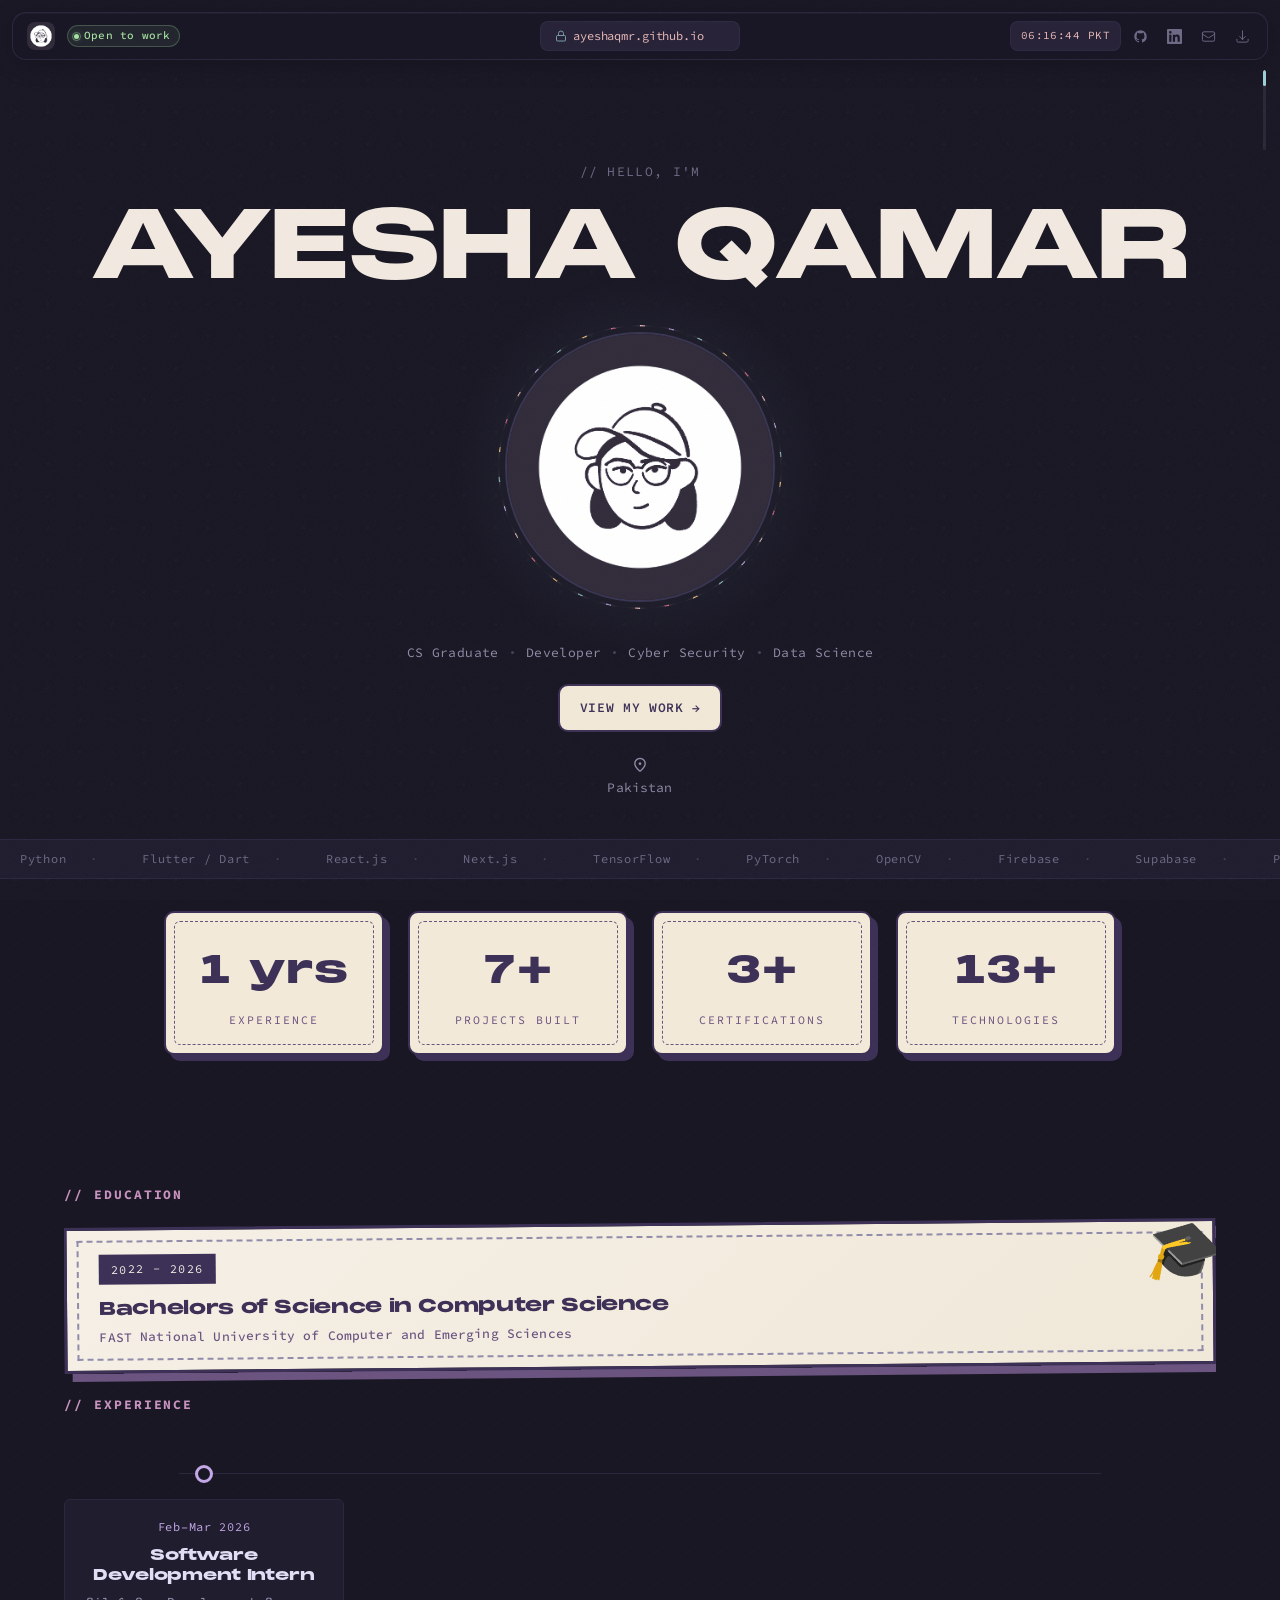
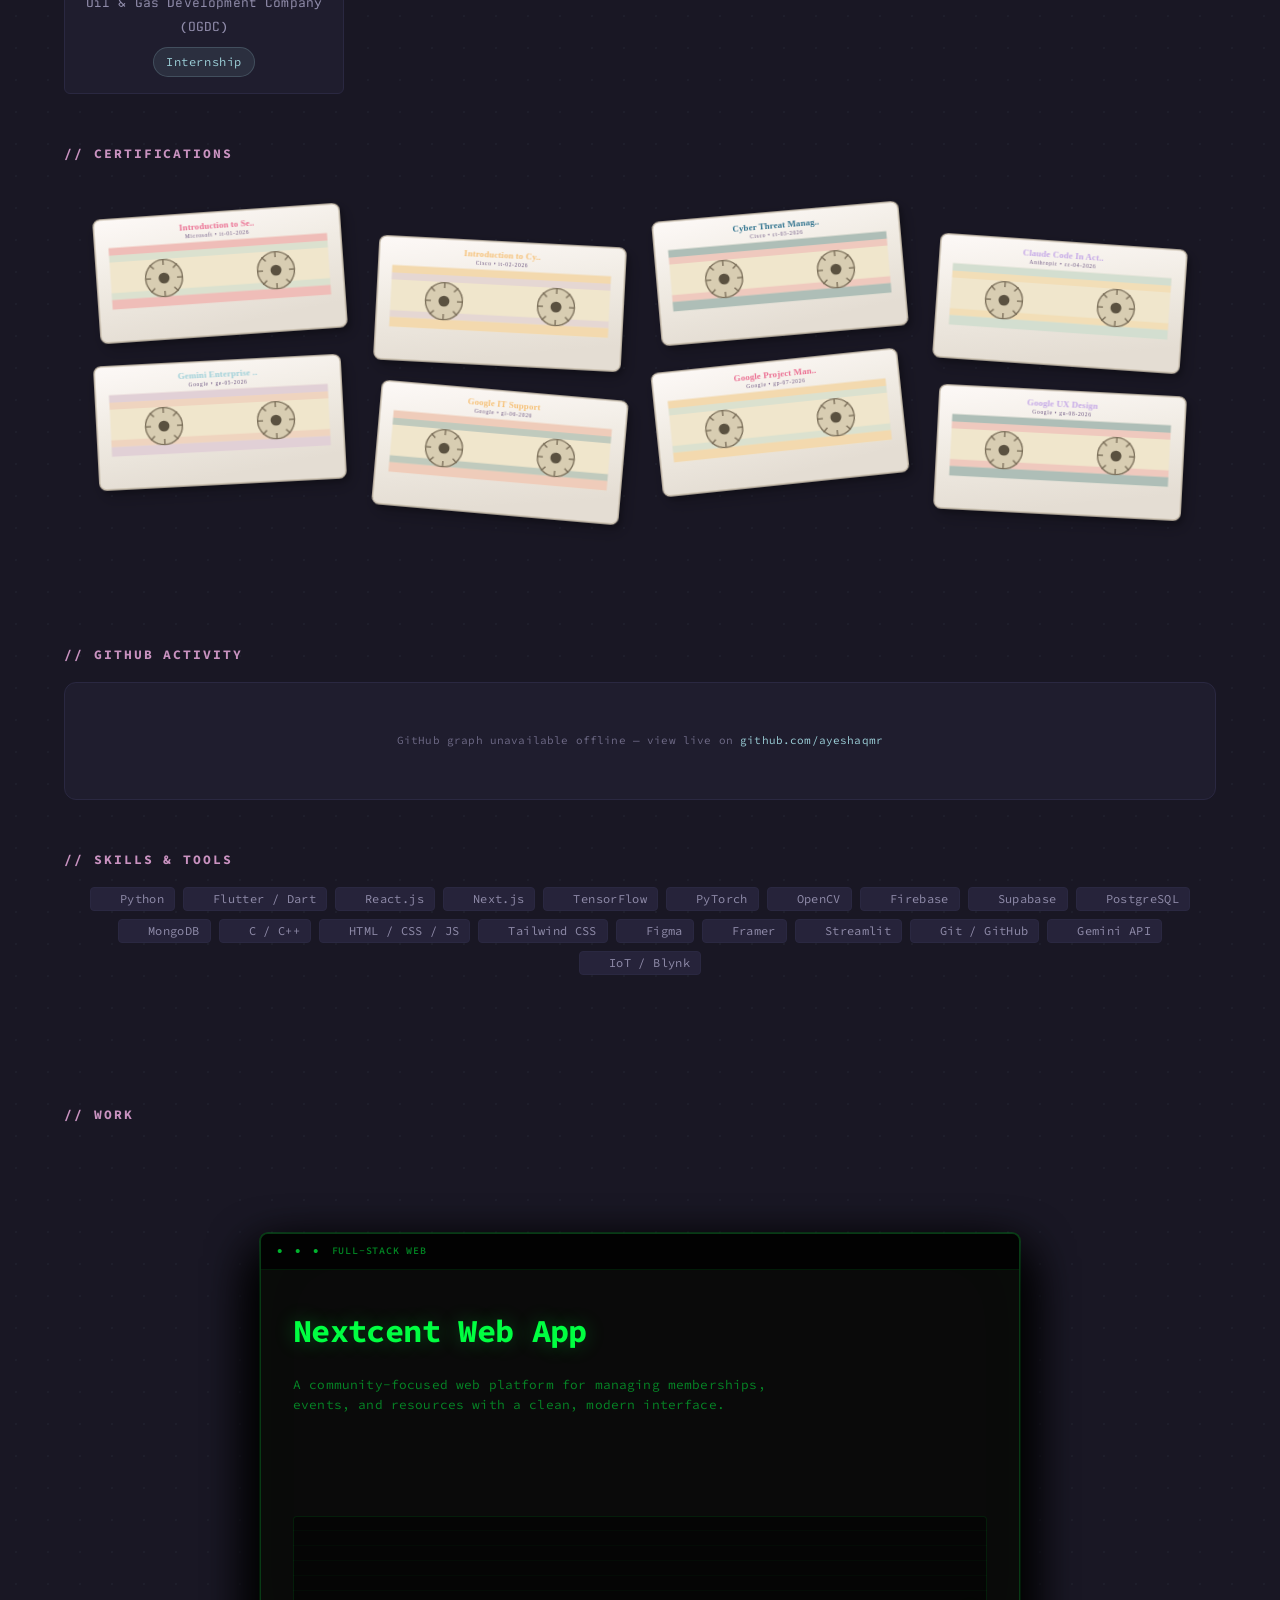
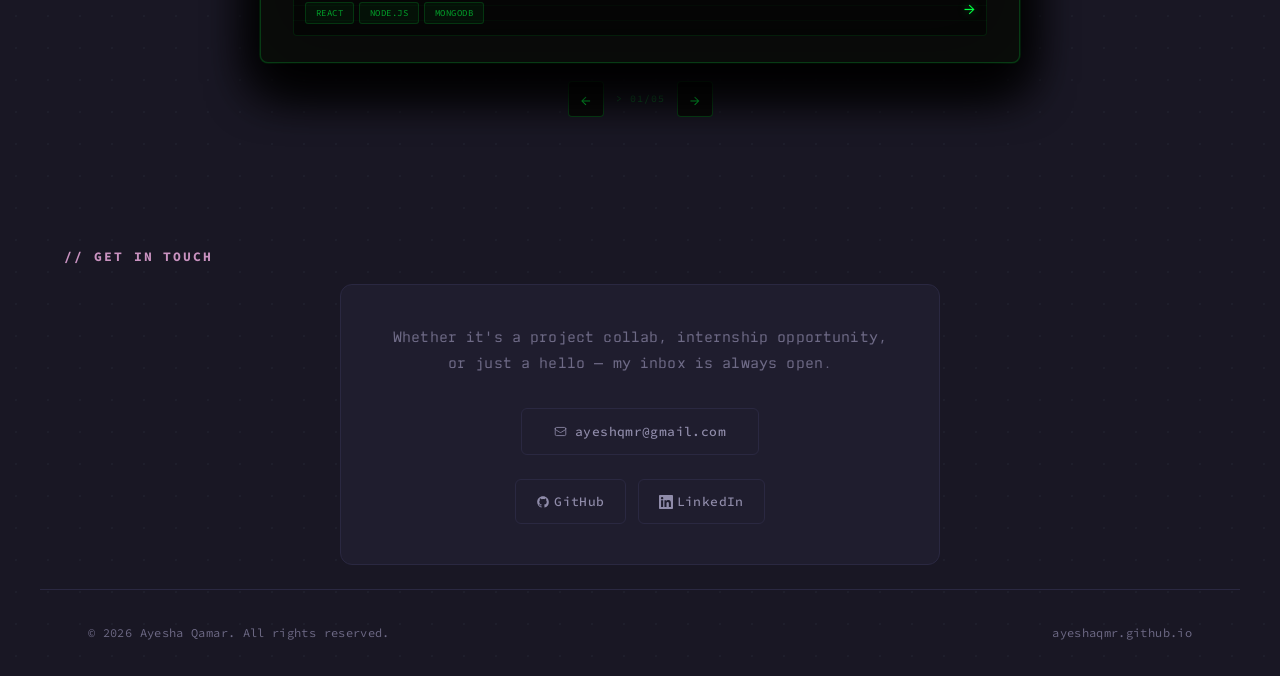
==== commit acaa4d2e: "Replace cursor with double circle: purple ring + dot, separate on hover" ====
--- a/index.html
+++ b/index.html
@@ -36,6 +36,7 @@
   <a href="#main" class="skip-link">Skip to content</a>
 
   <div class="custom-cursor" aria-hidden="true"></div>
+  <div class="custom-cursor-inner" aria-hidden="true"></div>
 
   <div class="noise" aria-hidden="true"></div>
 
--- a/styles/components.css
+++ b/styles/components.css
@@ -731,37 +731,50 @@
   position: fixed;
   top: 0;
   left: 0;
-  width: 18px;
-  height: 18px;
+  width: 36px;
+  height: 36px;
   border-radius: 50%;
-  background: radial-gradient(circle, #c4a7e7 0%, rgba(196, 167, 231, 0.6) 40%, transparent 70%);
-  box-shadow: 0 0 12px rgba(196, 167, 231, 0.5), 0 0 30px rgba(196, 167, 231, 0.2);
+  border: 1.5px solid rgba(196, 167, 231, 0.5);
   pointer-events: none;
   z-index: var(--z-cursor);
   transform: translate(-50%, -50%);
   transition: width 0.4s var(--ease-expo), height 0.4s var(--ease-expo),
-              background 0.4s var(--ease-expo), box-shadow 0.4s var(--ease-expo),
-              opacity 0.2s;
+              border-color 0.4s var(--ease-expo), background 0.4s var(--ease-expo),
+              opacity 0.2s, box-shadow 0.4s var(--ease-expo);
   opacity: 0;
-  animation: orb-pulse 2.5s ease-in-out infinite;
-}
-
-@keyframes orb-pulse {
-  0%, 100% { box-shadow: 0 0 12px rgba(196, 167, 231, 0.5), 0 0 30px rgba(196, 167, 231, 0.2); }
-  50%      { box-shadow: 0 0 18px rgba(196, 167, 231, 0.7), 0 0 45px rgba(196, 167, 231, 0.35); }
+}
+
+.custom-cursor-inner {
+  position: fixed;
+  top: 0;
+  left: 0;
+  width: 6px;
+  height: 6px;
+  border-radius: 50%;
+  background: #c4a7e7;
+  pointer-events: none;
+  z-index: var(--z-cursor);
+  transform: translate(-50%, -50%);
+  transition: width 0.3s var(--ease-expo), height 0.3s var(--ease-expo),
+              background 0.3s var(--ease-expo), opacity 0.2s,
+              box-shadow 0.3s var(--ease-expo);
+  opacity: 0;
+  box-shadow: 0 0 6px rgba(196, 167, 231, 0.4);
 }
 
 .custom-cursor.cursor-hover {
-  width: 48px;
-  height: 48px;
-  background: radial-gradient(circle, #9ccfd8 0%, rgba(156, 207, 216, 0.4) 40%, transparent 70%);
-  box-shadow: 0 0 20px rgba(156, 207, 216, 0.6), 0 0 50px rgba(156, 207, 216, 0.25);
-  animation: orb-hover-pulse 1.5s ease-in-out infinite;
-}
-
-@keyframes orb-hover-pulse {
-  0%, 100% { box-shadow: 0 0 20px rgba(156, 207, 216, 0.6), 0 0 50px rgba(156, 207, 216, 0.25); }
-  50%      { box-shadow: 0 0 28px rgba(156, 207, 216, 0.8), 0 0 65px rgba(156, 207, 216, 0.4); }
+  width: 52px;
+  height: 52px;
+  border-color: rgba(156, 207, 216, 0.6);
+  background: rgba(156, 207, 216, 0.04);
+  box-shadow: 0 0 15px rgba(156, 207, 216, 0.15);
+}
+
+.custom-cursor-inner.cursor-hover {
+  width: 4px;
+  height: 4px;
+  background: #9ccfd8;
+  box-shadow: 0 0 8px rgba(156, 207, 216, 0.6);
 }
 
 .noise {
--- a/styles/responsive.css
+++ b/styles/responsive.css
@@ -24,7 +24,7 @@
   body { cursor: auto; }
   button { cursor: pointer; }
   a { cursor: pointer; }
-  .custom-cursor { display: none; }
+  .custom-cursor, .custom-cursor-inner { display: none; }
   .scroll-indicator { display: none; }
 
   .navbar {
@@ -93,7 +93,7 @@
 
 @media (pointer: coarse) {
   body, button, a { cursor: auto; }
-  .custom-cursor { display: none; }
+  .custom-cursor, .custom-cursor-inner { display: none; }
 }
 
 @media (max-width: 420px) {
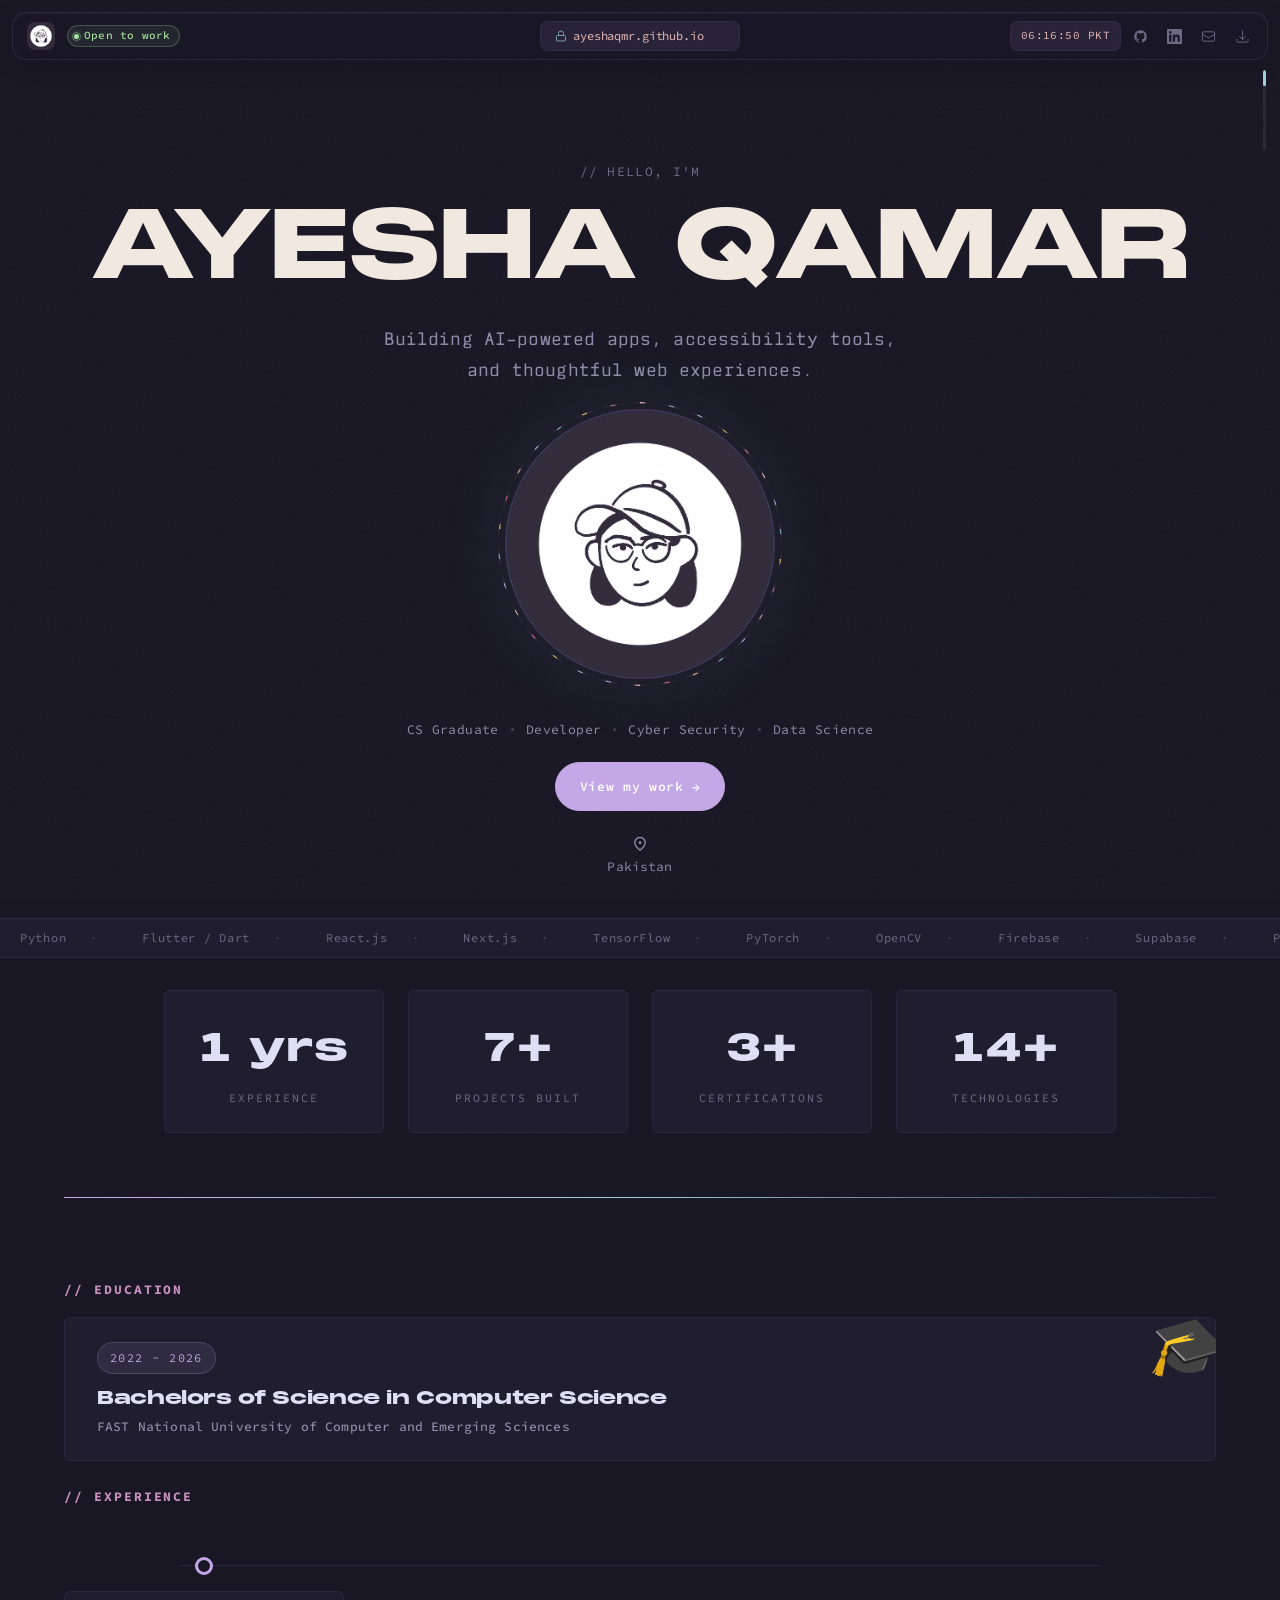
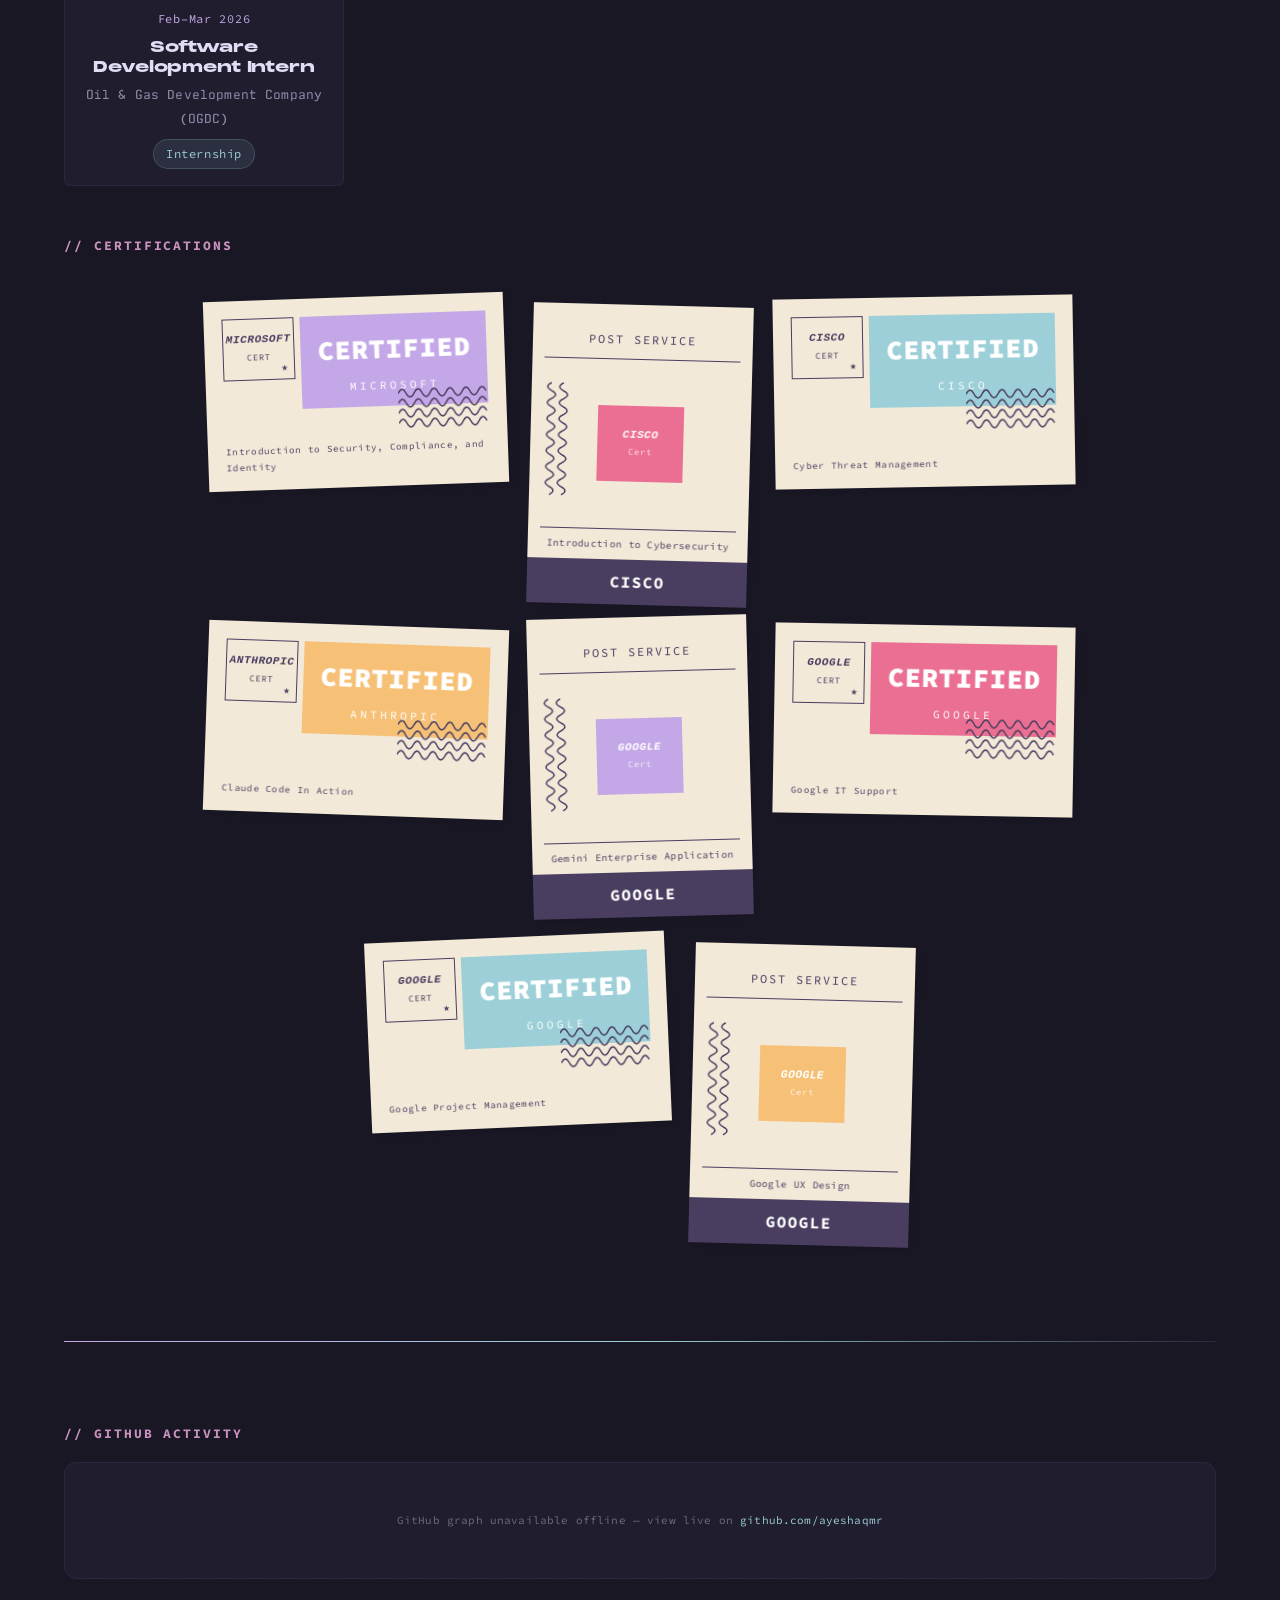
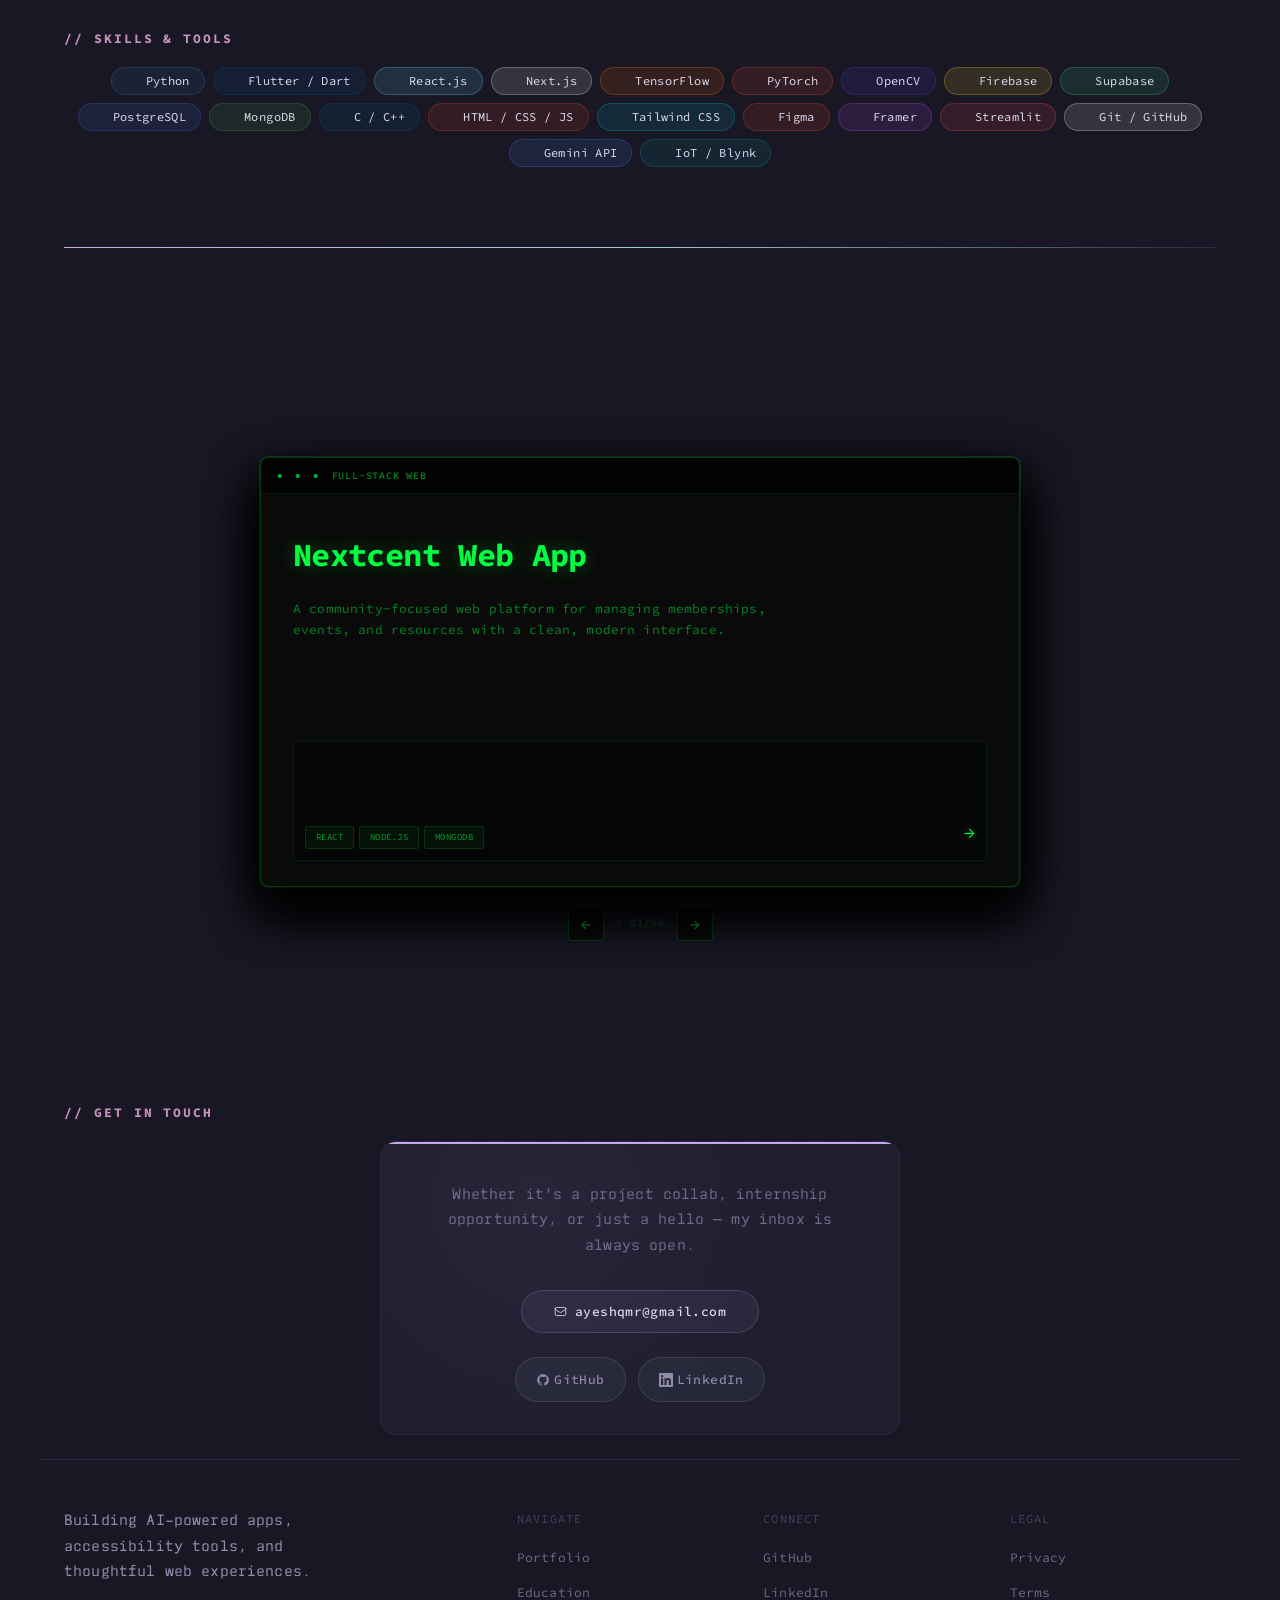
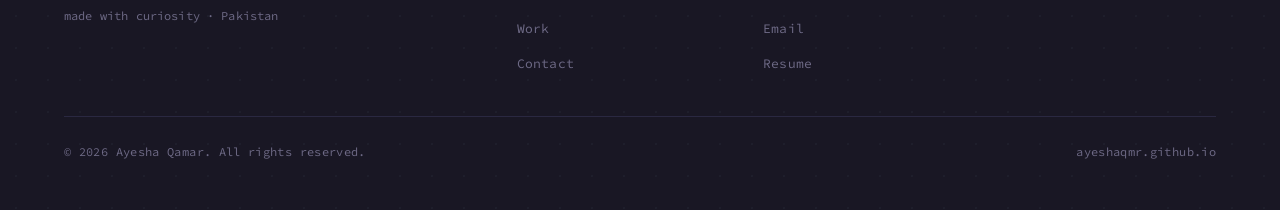
==== commit 4551fffb: "Polish: tagline, unified dark palette, expanded footer, section dividers, mobile nav" ====
--- a/index.html
+++ b/index.html
@@ -16,6 +16,8 @@
   <link rel="canonical" href="https://ayeshaqmr.github.io" />
   <link rel="icon" href="assets/images/profile.v0.png" type="image/png" />
 
+  <link rel="preconnect" href="https://cdn.simpleicons.org" />
+  <link rel="preconnect" href="https://cdnjs.cloudflare.com" />
   <link rel="stylesheet" href="styles/fonts.css" />
   <link rel="stylesheet" href="https://fonts.googleapis.com/css2?family=Material+Symbols+Rounded:opsz,wght,FILL,GRAD@20..48,100..700,0..1,-50..200&icon_names=location_on" />
   <link rel="stylesheet" href="styles/tokens.css" />
@@ -112,7 +114,13 @@
     <div class="navbar-drawer" data-drawer aria-hidden="true">
       <ul class="navbar-drawer__list">
         <li><a href="#home"><span>Portfolio</span></a></li>
+        <li><a href="#background"><span>Education</span></a></li>
+        <li><a href="#github"><span>GitHub</span></a></li>
         <li><a href="#projects"><span>Work</span></a></li>
+        <li><a href="#contact"><span>Contact</span></a></li>
+        <li class="navbar-drawer__divider"></li>
+        <li><a href="https://github.com/ayeshaqmr" target="_blank" rel="noopener"><span>GitHub ↗</span></a></li>
+        <li><a href="https://linkedin.com/in/ayeshaqmr" target="_blank" rel="noopener"><span>LinkedIn ↗</span></a></li>
       </ul>
     </div>
 
@@ -122,8 +130,9 @@
         <section class="hero section--no-top" id="home" aria-labelledby="hero-name">
 
           <div class="hero__center-wrap">
-            <p class="hero__greeting">// Hello, I'm</p>
+            <p class="hero__greeting reveal-up">// Hello, I'm</p>
             <h1 class="hero__name" id="hero-name">AYESHA QAMAR</h1>
+            <p class="hero__tagline reveal-up">Building AI-powered apps, accessibility tools,<br>and thoughtful web experiences.</p>
 
             <div class="hero__orbit-area">
               <a href="https://linkedin.com/in/ayeshaqmr" target="_blank" rel="noopener" class="hero__avatar-frame">
@@ -168,7 +177,7 @@
           </div>
         </div>
 
-        <div class="stat-grid">
+        <div class="stat-grid reveal-up">
           <div class="stat-card">
             <div class="stat-number" data-count="2" data-suffix=" yrs">0</div>
             <div class="stat-label">Experience</div>
@@ -187,28 +196,32 @@
           </div>
         </div>
 
+        <div class="section-line reveal" aria-hidden="true"></div>
+
         <section class="section" id="background">
 
-          <p class="sec-label">// EDUCATION</p>
+          <p class="sec-label reveal-up">// EDUCATION</p>
           <div class="education-content"></div>
 
           <div style="margin-top:var(--space-6);">
-            <p class="sec-label">// EXPERIENCE</p>
+            <p class="sec-label reveal-up">// EXPERIENCE</p>
             <div class="timeline" role="list" id="experience-list">
               <div class="timeline__line" aria-hidden="true"></div>
             </div>
           </div>
 
           <div style="margin-top:var(--space-8);">
-            <p class="sec-label">// CERTIFICATIONS</p>
+            <p class="sec-label reveal-up">// CERTIFICATIONS</p>
             <div class="cert-grid reveal-stagger"></div>
           </div>
 
         </section>
 
+        <div class="section-line reveal" aria-hidden="true"></div>
+
         <section class="section github-section" id="github">
 
-          <p class="sec-label">// GITHUB ACTIVITY</p>
+          <p class="sec-label reveal-up">// GITHUB ACTIVITY</p>
           <div class="github-graph-wrap reveal">
             <div id="github-graph-img-wrap"></div>
           </div>
@@ -217,8 +230,8 @@
             <div id="github-stats-card"></div>
           </div>
 
-          <p class="sec-label" style="margin-top:var(--space-8);">// SKILLS &amp; TOOLS</p>
-          <div class="skills-grid">
+          <p class="sec-label reveal-up" style="margin-top:var(--space-8);">// SKILLS &amp; TOOLS</p>
+          <div class="skills-grid reveal-stagger">
             <span class="skill-tag" style="--skill-color:#3776AB"><img class="skill-tag__icon" src="https://cdn.simpleicons.org/python/3776AB" alt="" width="14" height="14" loading="lazy" /><span class="skill-tag__name">Python</span></span>
             <span class="skill-tag" style="--skill-color:#02569B"><img class="skill-tag__icon" src="https://cdn.simpleicons.org/flutter/02569B" alt="" width="14" height="14" loading="lazy" /><span class="skill-tag__name">Flutter / Dart</span></span>
             <span class="skill-tag" style="--skill-color:#61DAFB"><img class="skill-tag__icon" src="https://cdn.simpleicons.org/react/61DAFB" alt="" width="14" height="14" loading="lazy" /><span class="skill-tag__name">React.js</span></span>
@@ -243,11 +256,11 @@
 
         </section>
 
-
+        <div class="section-line reveal" aria-hidden="true"></div>
 
         <section class="section" id="projects">
 
-          <p class="sec-label">// WORK</p>
+          <p class="sec-label reveal-up">// WORK</p>
 
           <div class="filter-bar reveal-up">
             <button class="filter-btn active" data-filter="all">All</button>
@@ -338,7 +351,7 @@
 
         <section class="section" id="contact">
 
-          <p class="sec-label">// GET IN TOUCH</p>
+          <p class="sec-label reveal-up">// GET IN TOUCH</p>
 
           <div class="contact-wrapper">
             <div class="contact__card reveal">
@@ -380,8 +393,35 @@
       </div>
 
       <footer class="footer" role="contentinfo">
-        <p class="footer__copy">&copy; <span id="footer-year">2026</span> Ayesha Qamar. All rights reserved.</p>
-        <p class="footer__credit">ayeshaqmr.github.io</p>
+        <div class="footer__inner">
+          <div class="footer__col footer__col--brand">
+            <p class="footer__tagline">Building AI-powered apps, accessibility tools, and thoughtful web experiences.</p>
+            <p class="footer__sign">made with curiosity · Pakistan</p>
+          </div>
+          <div class="footer__col">
+            <p class="footer__col-title">Navigate</p>
+            <a href="#home">Portfolio</a>
+            <a href="#background">Education</a>
+            <a href="#projects">Work</a>
+            <a href="#contact">Contact</a>
+          </div>
+          <div class="footer__col">
+            <p class="footer__col-title">Connect</p>
+            <a href="https://github.com/ayeshaqmr" target="_blank" rel="noopener">GitHub</a>
+            <a href="https://linkedin.com/in/ayeshaqmr" target="_blank" rel="noopener">LinkedIn</a>
+            <a href="mailto:ayeshqmr@gmail.com">Email</a>
+            <a href="assets/resume/Ayesha Qamar.pdf" download>Resume</a>
+          </div>
+          <div class="footer__col">
+            <p class="footer__col-title">Legal</p>
+            <a href="#">Privacy</a>
+            <a href="#">Terms</a>
+          </div>
+        </div>
+        <div class="footer__bottom">
+          <p class="footer__copy">&copy; <span id="footer-year">2026</span> Ayesha Qamar. All rights reserved.</p>
+          <p class="footer__credit">ayeshaqmr.github.io</p>
+        </div>
       </footer>
 
     </main>
--- a/styles/layout.css
+++ b/styles/layout.css
@@ -281,6 +281,12 @@
   color: var(--text-primary);
 }
 
+.navbar-drawer__divider {
+  height: 1px;
+  background: var(--border);
+  margin: var(--space-2) var(--space-4);
+}
+
 .navbar__right {
   display: flex;
   align-items: center;
@@ -318,7 +324,7 @@
 }
 
 .section {
-  padding: var(--space-16) 0;
+  padding: var(--space-20) 0;
   position: relative;
   overflow: hidden;
 }
@@ -381,32 +387,46 @@
 }
 
 .stat-card {
-  background: #f2e9d8;
-  border: 2px solid #3d3157;
-  border-radius: 10px;
+  background: var(--bg-surface);
+  border: 1px solid var(--border);
+  border-radius: var(--card-radius);
   width: 220px;
   padding: 1.4rem 1.2rem;
   text-align: center;
-  box-shadow: 6px 6px 0 #3d3157;
   position: relative;
   cursor: default;
   user-select: none;
+  transition: all 0.3s var(--ease-expo);
+}
+
+.stat-card:hover {
+  border-color: var(--iris);
+  transform: translateY(-4px);
+  box-shadow: 0 8px 30px rgba(196, 167, 231, 0.1);
 }
 
 .stat-card::before {
   content: "";
   position: absolute;
-  top: 8px; left: 8px; right: 8px; bottom: 8px;
-  border: 1px dashed #6b5480;
-  border-radius: 6px;
-  pointer-events: none;
+  top: 0;
+  left: 0;
+  right: 0;
+  height: 2px;
+  background: linear-gradient(90deg, var(--iris), var(--foam));
+  opacity: 0;
+  transition: opacity 0.3s ease;
+  border-radius: var(--card-radius) var(--card-radius) 0 0;
+}
+
+.stat-card:hover::before {
+  opacity: 1;
 }
 
 .stat-number {
   font-family: var(--font-display);
   font-size: 2.4rem;
   font-weight: 700;
-  color: #3d3157;
+  color: var(--text-primary);
   letter-spacing: 1px;
 }
 
@@ -415,7 +435,7 @@
   font-size: 0.72rem;
   text-transform: uppercase;
   letter-spacing: 2px;
-  color: #6b5480;
+  color: var(--text-muted);
   margin-top: 6px;
 }
 
@@ -1063,19 +1083,91 @@
 
 .footer {
   border-top: 1px solid var(--border);
-  padding: var(--space-8) var(--space-12);
-  display: flex;
-  align-items: center;
-  justify-content: space-between;
-  gap: var(--space-4);
-  flex-wrap: wrap;
+  padding: var(--space-12) var(--space-6);
   margin: 0 auto;
   max-width: var(--content-max);
   width: 100%;
 }
+
+.footer__inner {
+  display: grid;
+  grid-template-columns: 2fr 1fr 1fr 1fr;
+  gap: var(--space-10);
+  margin-bottom: var(--space-10);
+}
+
+.footer__col {
+  display: flex;
+  flex-direction: column;
+  gap: var(--space-3);
+}
+
+.footer__col a {
+  font-family: var(--font-mono);
+  font-size: var(--text-sm);
+  color: var(--text-muted);
+  transition: color var(--transition-fast);
+}
+.footer__col a:hover {
+  color: var(--text-primary);
+}
+
+.footer__col-title {
+  font-family: var(--font-mono);
+  font-size: var(--text-xs);
+  text-transform: uppercase;
+  letter-spacing: 0.1em;
+  color: var(--text-faint);
+  margin-bottom: var(--space-1);
+}
+
+.footer__tagline {
+  font-size: var(--text-base);
+  color: var(--text-secondary);
+  line-height: 1.7;
+  max-width: 320px;
+}
+
+.footer__sign {
+  font-family: var(--font-mono);
+  font-size: var(--text-xs);
+  color: var(--text-muted);
+  margin-top: var(--space-2);
+}
+
+.footer__bottom {
+  display: flex;
+  align-items: center;
+  justify-content: space-between;
+  gap: var(--space-4);
+  padding-top: var(--space-6);
+  border-top: 1px solid var(--border);
+}
+
 .footer__copy, .footer__credit {
   font-family: var(--font-mono);
   font-size: var(--text-xs);
   color: var(--text-muted);
   letter-spacing: 0.03em;
 }
+
+@media (max-width: 768px) {
+  .footer__inner {
+    grid-template-columns: 1fr 1fr;
+    gap: var(--space-8);
+  }
+  .footer__col--brand {
+    grid-column: 1 / -1;
+  }
+}
+
+@media (max-width: 480px) {
+  .footer__inner {
+    grid-template-columns: 1fr;
+  }
+  .footer__bottom {
+    flex-direction: column;
+    text-align: center;
+    gap: var(--space-2);
+  }
+}
--- a/styles/components.css
+++ b/styles/components.css
@@ -41,6 +41,16 @@
   color: var(--text-muted);
   letter-spacing: 0.1em;
   text-transform: uppercase;
+}
+
+.hero__tagline {
+  font-family: var(--font-body);
+  font-size: clamp(var(--text-base), 2vw, var(--text-lg));
+  color: var(--text-secondary);
+  text-align: center;
+  line-height: 1.7;
+  max-width: 520px;
+  margin-top: var(--space-2);
 }
 
 .hero__avatar-frame {
@@ -246,19 +256,22 @@
 }
 
 .btn--primary {
-  background: #f2e9d8;
-  color: #3d3157;
-  border: 2px solid #3d3157;
-  border-radius: 10px;
+  background: var(--iris);
+  color: #fff;
+  border: 1px solid var(--iris);
+  border-radius: 999px;
   font-family: var(--font-mono);
   font-weight: 600;
   letter-spacing: 0.05em;
-  text-transform: uppercase;
-  transition: background 0.2s ease, color 0.2s ease;
+  padding: 12px var(--space-6);
+  transition: all 0.3s var(--ease-expo);
 }
 .btn--primary:hover {
-  background: #3d3157;
-  color: #f2e9d8;
+  background: var(--foam);
+  border-color: var(--foam);
+  color: var(--bg-base);
+  box-shadow: 0 0 24px rgba(156, 207, 216, 0.25);
+  transform: translateY(-2px);
 }
 
 .btn--outline {
@@ -431,34 +444,35 @@
   --skill-color: var(--text-muted);
   font-family: var(--font-mono);
   font-size: var(--text-xs);
-  color: var(--text-secondary);
-  background: var(--bg-elevated);
-  border: 1px solid var(--border);
-  border-radius: 4px;
-  padding: 4px 10px;
+  color: var(--text-primary);
+  background: color-mix(in srgb, var(--skill-color) 12%, transparent);
+  border: 1px solid color-mix(in srgb, var(--skill-color) 25%, transparent);
+  border-radius: 999px;
+  padding: 6px 14px;
   letter-spacing: 0.03em;
   transition: all var(--transition-fast);
   cursor: default;
   display: inline-flex;
   align-items: center;
-  gap: 5px;
+  gap: 6px;
 }
 .skill-tag__icon {
   width: 14px;
   height: 14px;
   flex-shrink: 0;
-  opacity: 0.85;
+  opacity: 0.9;
   transition: opacity var(--transition-fast), transform var(--transition-fast);
 }
 .skill-tag__name {
   line-height: 1;
 }
 .skill-tag:hover {
-  color: var(--text-primary);
+  color: #fff;
   border-color: var(--skill-color);
-  background: color-mix(in srgb, var(--skill-color) 8%, transparent);
-  box-shadow: 0 0 12px color-mix(in srgb, var(--skill-color) 15%, transparent),
-              inset 0 0 12px color-mix(in srgb, var(--skill-color) 5%, transparent);
+  background: color-mix(in srgb, var(--skill-color) 30%, transparent);
+  box-shadow: 0 0 14px color-mix(in srgb, var(--skill-color) 25%, transparent),
+              inset 0 0 14px color-mix(in srgb, var(--skill-color) 10%, transparent);
+  transform: translateY(-2px);
 }
 .skill-tag:hover .skill-tag__icon {
   opacity: 1;
@@ -484,39 +498,43 @@
 }
 
 .edu-item {
-  border: 3px solid #3d3157;
-  border-radius: 0 !important;
-  background: linear-gradient(135deg, #f5efe6 0%, #f0e8d8 100%);
+  border: 1px solid var(--border);
+  border-radius: var(--card-radius);
+  background: var(--bg-surface);
   padding: var(--space-6) var(--space-8);
   position: relative;
-  box-shadow: 8px 8px 0 #6b5480;
-  transform: rotate(-0.5deg);
-  transition: transform 0.3s ease, box-shadow 0.3s ease;
+  transition: all 0.3s var(--ease-expo);
 }
 
 .edu-item:nth-child(even) {
-  transform: rotate(0.5deg);
+  transform: none;
 }
 
 .edu-item:hover {
-  transform: rotate(0deg) translateY(-4px);
-  box-shadow: 12px 12px 0 #6b5480;
+  border-color: var(--iris);
+  transform: translateY(-4px);
+  box-shadow: 0 8px 30px rgba(196, 167, 231, 0.1);
 }
 
 .edu-item::before {
   content: "";
   position: absolute;
-  top: 10px;
-  left: 10px;
-  right: 10px;
-  bottom: 10px;
-  border: 2px dashed #908caa;
-  border-radius: 0 !important;
-  pointer-events: none;
+  top: 0;
+  left: 0;
+  right: 0;
+  height: 2px;
+  background: linear-gradient(90deg, var(--iris), var(--foam));
+  opacity: 0;
+  transition: opacity 0.3s ease;
+  border-radius: var(--card-radius) var(--card-radius) 0 0;
+}
+
+.edu-item:hover::before {
+  opacity: 1;
 }
 
 .edu-item__body {
-  border-radius: 0 !important;
+  border-radius: var(--card-radius);
 }
 
 .edu-item::after {
@@ -533,14 +551,14 @@
 .edu-item__year {
   font-family: var(--font-mono);
   font-size: var(--text-xs);
-  color: #6b5480;
+  color: var(--iris);
   text-transform: uppercase;
   letter-spacing: 0.12em;
   display: inline-block;
-  background: #3d3157;
-  color: #f5efe6;
+  background: rgba(196, 167, 231, 0.1);
+  border: 1px solid rgba(196, 167, 231, 0.2);
   padding: 4px 12px;
-  border-radius: 0;
+  border-radius: 999px;
   margin-bottom: var(--space-3);
 }
 
@@ -548,7 +566,7 @@
   font-family: var(--font-display);
   font-size: var(--text-lg);
   font-weight: 700;
-  color: #3d3157;
+  color: var(--text-primary);
   letter-spacing: -0.02em;
   margin-bottom: var(--space-2);
   line-height: 1.3;
@@ -557,7 +575,7 @@
 .edu-item__school {
   font-family: var(--font-mono);
   font-size: var(--text-sm);
-  color: #6b5480;
+  color: var(--text-secondary);
   font-weight: 500;
   line-height: 1.5;
 }
@@ -565,11 +583,11 @@
 .edu-item__desc {
   font-family: var(--font-mono);
   font-size: var(--text-sm);
-  color: #6b5480;
+  color: var(--text-muted);
   margin-top: var(--space-4);
   line-height: 1.6;
   padding-top: var(--space-4);
-  border-top: 1px dashed #908caa;
+  border-top: 1px dashed var(--border);
 }
 
 .exp-year { font-family: var(--font-mono); font-size: var(--text-xs); color: var(--iris); letter-spacing: 0.04em; }
@@ -594,14 +612,14 @@
 
 .contact__card {
   border: 1px solid var(--border);
-  border-radius: 12px;
-  padding: var(--space-10);
+  border-radius: 16px;
+  padding: var(--space-10) var(--space-10) var(--space-8);
   background: var(--bg-surface);
   position: relative;
   overflow: hidden;
-  max-width: 600px;
+  max-width: 520px;
   width: 100%;
-  transition: border-color var(--transition-base), box-shadow var(--transition-base);
+  transition: border-color var(--transition-base), box-shadow var(--transition-base), transform var(--transition-base);
 }
 .contact__card::before {
   content: '';
@@ -610,16 +628,21 @@
   left: 0;
   right: 0;
   height: 2px;
-  background: linear-gradient(90deg, var(--iris), var(--foam), var(--rose));
-  opacity: 0;
-  transition: opacity var(--transition-base);
+  background: var(--iris);
+  opacity: 1;
+}
+.contact__card::after {
+  content: '';
+  position: absolute;
+  inset: 0;
+  border-radius: 16px;
+  background: radial-gradient(circle at 30% 20%, rgba(196, 167, 231, 0.06) 0%, transparent 60%);
+  pointer-events: none;
 }
 .contact__card:hover {
-  border-color: var(--iris);
-  box-shadow: 0 8px 32px rgba(196, 167, 231, 0.1);
-}
-.contact__card:hover::before {
-  opacity: 1;
+  border-color: rgba(196, 167, 231, 0.35);
+  box-shadow: 0 12px 40px rgba(196, 167, 231, 0.12);
+  transform: translateY(-4px);
 }
 .contact__card > * {
   position: relative;
@@ -648,19 +671,20 @@
   font-size: 13px;
   font-weight: 500;
   letter-spacing: 0.03em;
-  color: var(--text-secondary);
-  background: transparent;
-  border: 1px solid var(--border);
-  border-radius: var(--card-radius);
-  padding: 14px var(--space-8);
+  color: var(--text-primary);
+  background: rgba(196, 167, 231, 0.08);
+  border: 1px solid rgba(196, 167, 231, 0.2);
+  border-radius: 999px;
+  padding: 12px var(--space-8);
   position: relative;
   cursor: pointer;
   transition: all var(--transition-base);
 }
 .contact__email-btn:hover {
-  background: var(--iris);
+  background: rgba(196, 167, 231, 0.18);
   border-color: var(--iris);
-  color: var(--bg-base);
+  color: #fff;
+  box-shadow: 0 0 20px rgba(196, 167, 231, 0.2);
   transform: translateY(-2px);
 }
 .contact__email-btn svg {
@@ -706,16 +730,17 @@
   font-weight: 500;
   letter-spacing: 0.03em;
   color: var(--text-secondary);
-  background: transparent;
-  border: 1px solid var(--border);
-  border-radius: var(--card-radius);
+  background: rgba(156, 207, 216, 0.06);
+  border: 1px solid rgba(156, 207, 216, 0.15);
+  border-radius: 999px;
   padding: 10px var(--space-5);
   transition: all var(--transition-base);
 }
 .contact__social-link:hover {
-  background: var(--foam);
+  background: rgba(156, 207, 216, 0.15);
   border-color: var(--foam);
-  color: var(--bg-base);
+  color: #fff;
+  box-shadow: 0 0 16px rgba(156, 207, 216, 0.15);
   transform: translateY(-2px);
 }
 .contact__social-link svg {
@@ -836,30 +861,106 @@
   display: flex;
   flex-wrap: wrap;
   justify-content: center;
-  align-items: center;
-  gap: var(--space-3) var(--space-5);
+  gap: var(--space-5) var(--space-6);
   padding: var(--space-6) 0;
-  perspective: 800px;
-}
-
-.cassette {
-  width: 260px;
+}
+
+.stamp {
+  width: 300px;
+  height: 190px;
+  background: #F2E9D8;
+  font-family: var(--font-mono);
+  position: relative;
+  --r: 8px;
+  --gap: 17px;
+  --top: radial-gradient(circle var(--r) at 50% 0, transparent calc(var(--r) - 0.5px), black var(--r)) repeat-x 0 0 / var(--gap) 100%;
+  --left: radial-gradient(circle var(--r) at 0 50%, transparent calc(var(--r) - 0.5px), black var(--r)) repeat-y 0 0 / 100% var(--gap);
+  --bottom: radial-gradient(circle var(--r) at 50% 100%, transparent calc(var(--r) - 0.5px), black var(--r)) repeat-x 0 0 / var(--gap) 100%;
+  --right: radial-gradient(circle var(--r) at 100% 50%, transparent calc(var(--r) - 0.5px), black var(--r)) repeat-y 0 0 / 100% var(--gap);
+  mask-image: var(--top), var(--left), var(--bottom), var(--right);
+  mask-composite: intersect;
+  -webkit-mask-image: var(--top), var(--left), var(--bottom), var(--right);
+  -webkit-mask-composite: source-in, source-in, source-in, source-in;
+  box-shadow: 3px 3px 10px rgba(0,0,0,0.15);
+  padding: 18px;
+  box-sizing: border-box;
   transition: transform 0.35s var(--ease-expo), filter 0.35s var(--ease-expo), scale 0.35s var(--ease-expo);
-  filter: drop-shadow(4px 6px 8px rgba(0,0,0,0.2));
   cursor: pointer;
-  transform-style: preserve-3d;
-}
-.cassette:hover {
-  scale: 1.25;
-  filter: drop-shadow(6px 10px 16px rgba(0,0,0,0.35));
+}
+.stamp:hover {
+  scale: 1.15;
+  filter: drop-shadow(6px 10px 18px rgba(0,0,0,0.35));
   z-index: 20 !important;
 }
 
-.cassette-svg {
-  width: 100%;
-  height: auto;
-  display: block;
-}
+.cent-box {
+  position: absolute;
+  top: 18px;
+  left: 18px;
+  width: 72px;
+  height: 62px;
+  border: 1.5px solid #493D60;
+  display: flex;
+  flex-direction: column;
+  align-items: center;
+  justify-content: center;
+  gap: 3px;
+  background: #F2E9D8;
+}
+.cent-num { font-size: 0.7rem; font-weight: 900; font-style: italic; color: #493D60; letter-spacing: 0.5px; text-align: center; line-height: 1.2; }
+.cent-label { font-size: 0.55rem; color: #493D60; letter-spacing: 1px; text-transform: uppercase; }
+.cent-star { position: absolute; bottom: 4px; right: 6px; font-size: 0.5rem; color: #493D60; }
+
+.post-block {
+  position: absolute;
+  top: 18px; left: 96px; right: 18px; height: 92px;
+  display: flex; flex-direction: column; align-items: center; justify-content: center;
+}
+.post-title { font-size: 1.7rem; font-weight: 900; color: #fff; letter-spacing: 1px; }
+.post-sub { font-size: 0.7rem; color: #fff; letter-spacing: 3px; margin-top: 2px; }
+
+.squiggle-corner { position: absolute; bottom: 40px; right: 18px; width: 90px; height: 60px; }
+
+.stamp-footer {
+  position: absolute; bottom: 14px; left: 18px; right: 18px;
+  display: flex; justify-content: flex-start;
+  font-size: 0.58rem; color: #493D60; letter-spacing: 0.3px;
+}
+
+.stamp-tall {
+  width: 220px; height: 300px; display: flex; flex-direction: column;
+  padding: 0;
+  background: #F2E9D8;
+  --r: 8px;
+  --gap: 17px;
+  --top: radial-gradient(circle var(--r) at 50% 0, transparent calc(var(--r) - 0.5px), black var(--r)) repeat-x 0 0 / var(--gap) 100%;
+  --left: radial-gradient(circle var(--r) at 0 50%, transparent calc(var(--r) - 0.5px), black var(--r)) repeat-y 0 0 / 100% var(--gap);
+  --bottom: radial-gradient(circle var(--r) at 50% 100%, transparent calc(var(--r) - 0.5px), black var(--r)) repeat-x 0 0 / var(--gap) 100%;
+  --right: radial-gradient(circle var(--r) at 100% 50%, transparent calc(var(--r) - 0.5px), black var(--r)) repeat-y 0 0 / 100% var(--gap);
+  mask-image: var(--top), var(--left), var(--bottom), var(--right);
+  mask-composite: intersect;
+  -webkit-mask-image: var(--top), var(--left), var(--bottom), var(--right);
+  -webkit-mask-composite: source-in, source-in, source-in, source-in;
+}
+.airpost-header {
+  text-align: center; padding: 12px 0 8px; font-size: 0.75rem;
+  letter-spacing: 2px; color: #493D60; border-bottom: 1px solid #493D60;
+  margin: 12px 12px 0;
+}
+.airpost-badge-wrap {
+  flex: 1; position: relative; margin: 0 12px; border-bottom: 1px solid #493D60;
+  display: flex; align-items: center; justify-content: center;
+}
+.squiggle-side { width: 60px; height: 100%; position: absolute; left: 0; top: 0; }
+.cent-badge {
+  width: 86px; height: 76px;
+  display: flex; flex-direction: column; align-items: center; justify-content: center; z-index: 1;
+}
+.cent-badge-num { font-size: 0.7rem; font-weight: 900; font-style: italic; color: #fff; letter-spacing: 0.5px; text-align: center; line-height: 1.2; }
+.cent-badge-label { font-size: 0.55rem; color: rgba(255,255,255,0.8); letter-spacing: 1px; margin-top: 2px; }
+
+.stamp-footer-single { text-align: center; font-size: 0.62rem; color: #493D60; padding: 8px 12px; letter-spacing: 0.3px; line-height: 1.4; }
+.airpost-bar { background: #493D60; color: #fff; text-align: center; font-size: 1rem; font-weight: 700; padding: 8px 0; letter-spacing: 1px; }
 
 .skills-grid {
   display: flex;
--- a/styles/responsive.css
+++ b/styles/responsive.css
@@ -10,7 +10,8 @@
   .timeline-item__content { align-items: flex-start; }
   .exp-company { font-size: var(--text-xs); }
   .cert-grid { gap: var(--space-2) var(--space-3); }
-  .cassette { width: 220px; }
+  .stamp { width: 240px; height: 160px; }
+  .stamp-tall { width: 180px; height: 250px; }
   .hero__center-wrap { gap: var(--space-2); }
   .hero__orbit-area { min-height: auto; }
   .hero__title-row { justify-content: center; }
@@ -54,7 +55,8 @@
   .stat-grid { flex-wrap: wrap; gap: 24px; }
   .github-stats-grid { grid-template-columns: 1fr 1fr; }
   .cert-grid { gap: var(--space-2); }
-  .cassette { width: 180px; }
+  .stamp { width: 200px; height: 140px; }
+  .stamp-tall { width: 160px; height: 220px; }
 
   .experience-row { grid-template-columns: 24px 1fr; gap: var(--space-2); }
   .timeline { flex-direction: column; align-items: stretch; padding: var(--space-4) 0; }
@@ -81,6 +83,11 @@
   .page-hero__title { font-size: var(--text-3xl); }
 
   .footer { flex-direction: column; text-align: center; gap: var(--space-2); padding: var(--space-6) var(--space-5); }
+  .footer__inner { grid-template-columns: 1fr; gap: var(--space-6); text-align: center; }
+  .footer__col--brand { grid-column: auto; }
+  .footer__tagline { max-width: none; }
+  .footer__col { align-items: center; }
+  .footer__bottom { justify-content: center; }
 
   .filter-bar { gap: var(--space-1); }
   .filter-btn { padding: var(--space-2) var(--space-3); font-size: var(--text-xs); }
@@ -100,7 +107,8 @@
   .stat-grid { flex-direction: column; align-items: center; gap: 20px; }
   .github-stats-grid { grid-template-columns: 1fr; }
   .cert-grid { gap: var(--space-1); }
-  .cassette { width: 150px; }
+  .stamp { width: 170px; height: 120px; }
+  .stamp-tall { width: 140px; height: 200px; }
   .hero__avatar-frame { width: 140px; height: 140px; }
   .hero__avatar-lg { width: 124px; height: 124px; }
   .hero__avatar-glow { inset: -22px; }
